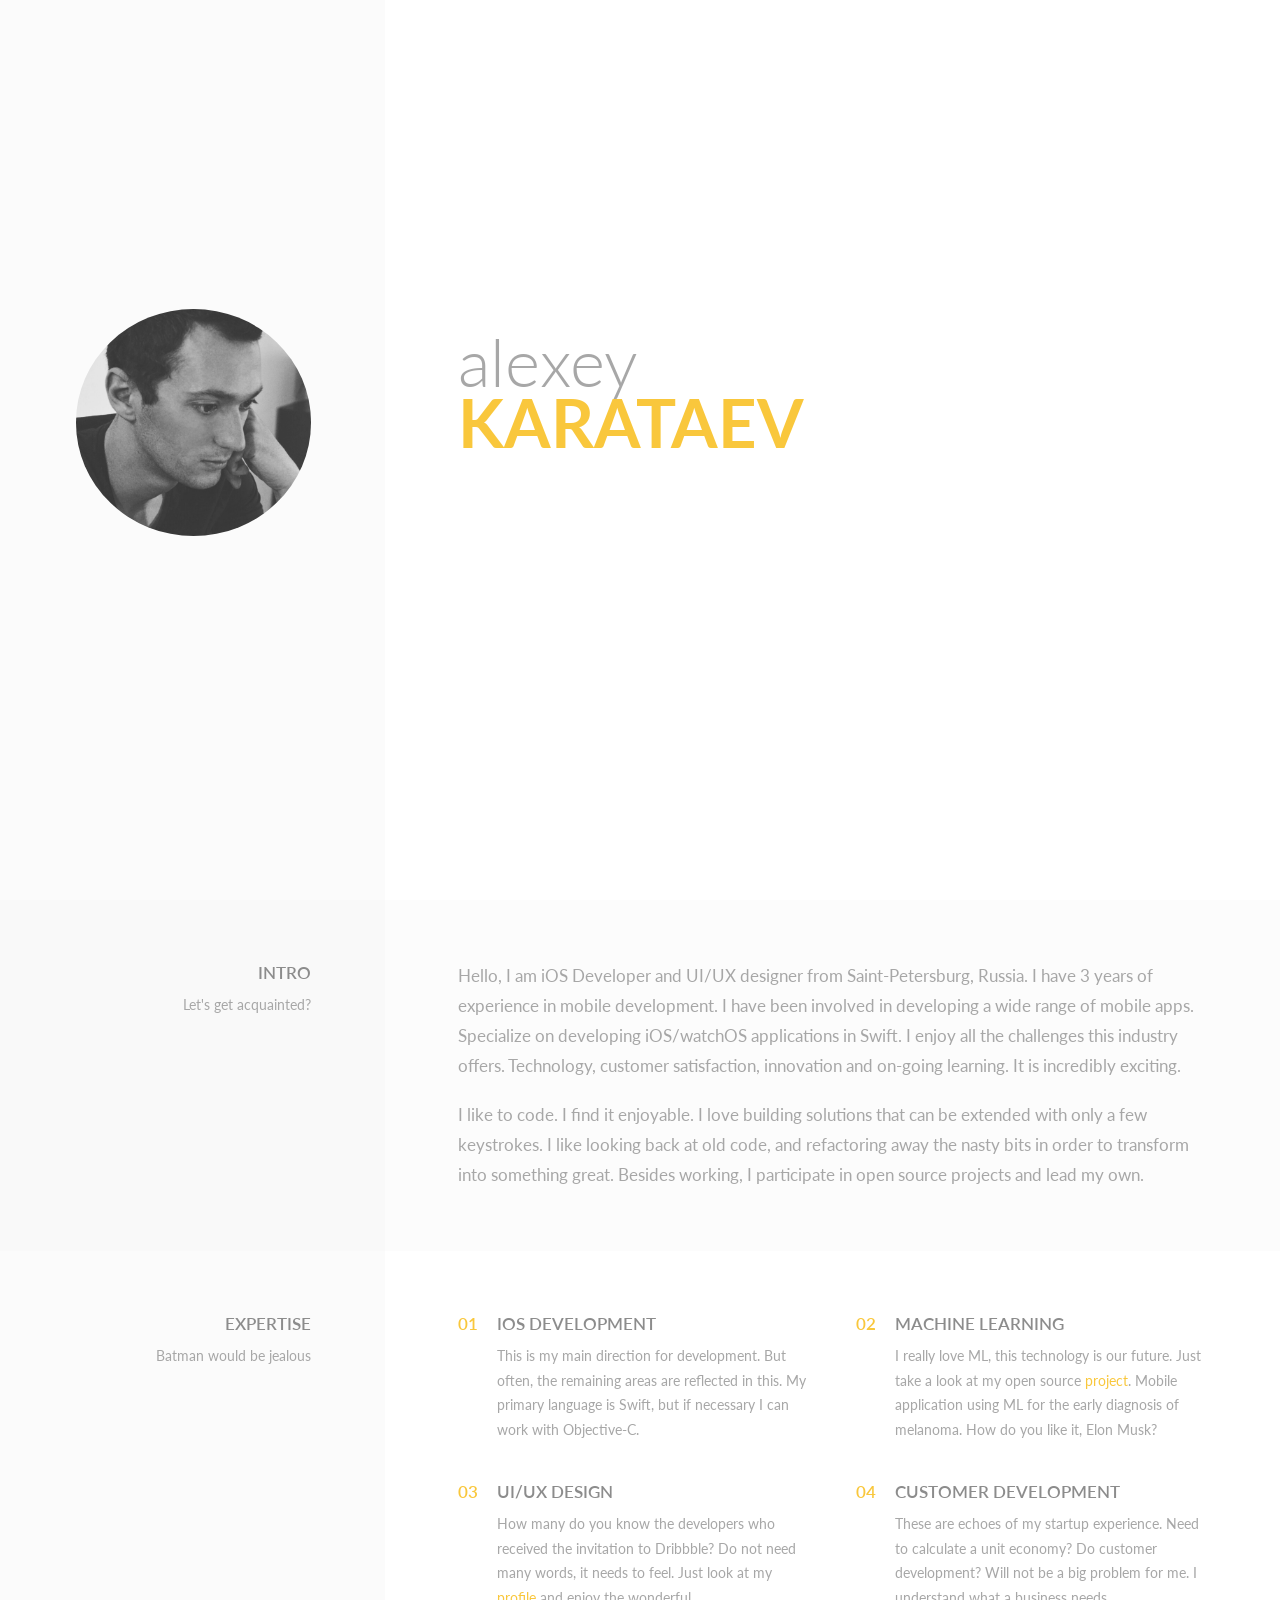
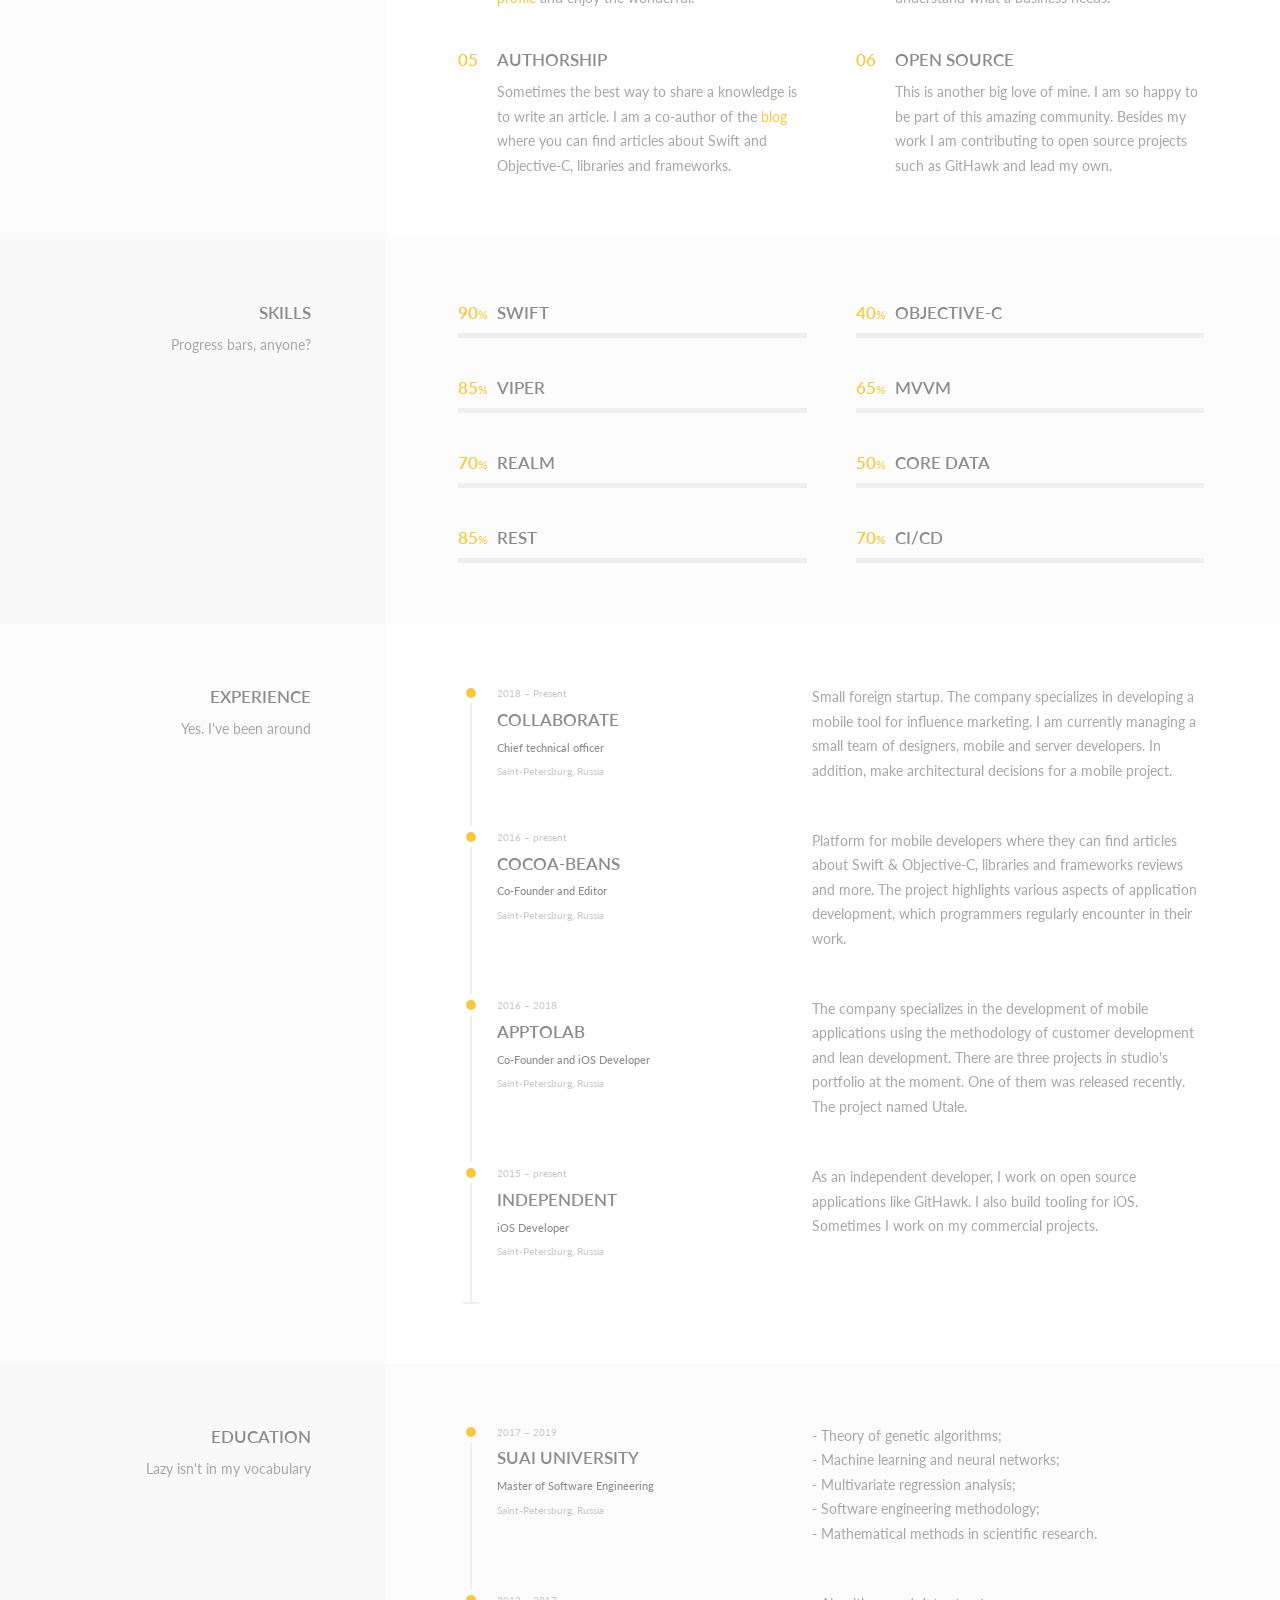
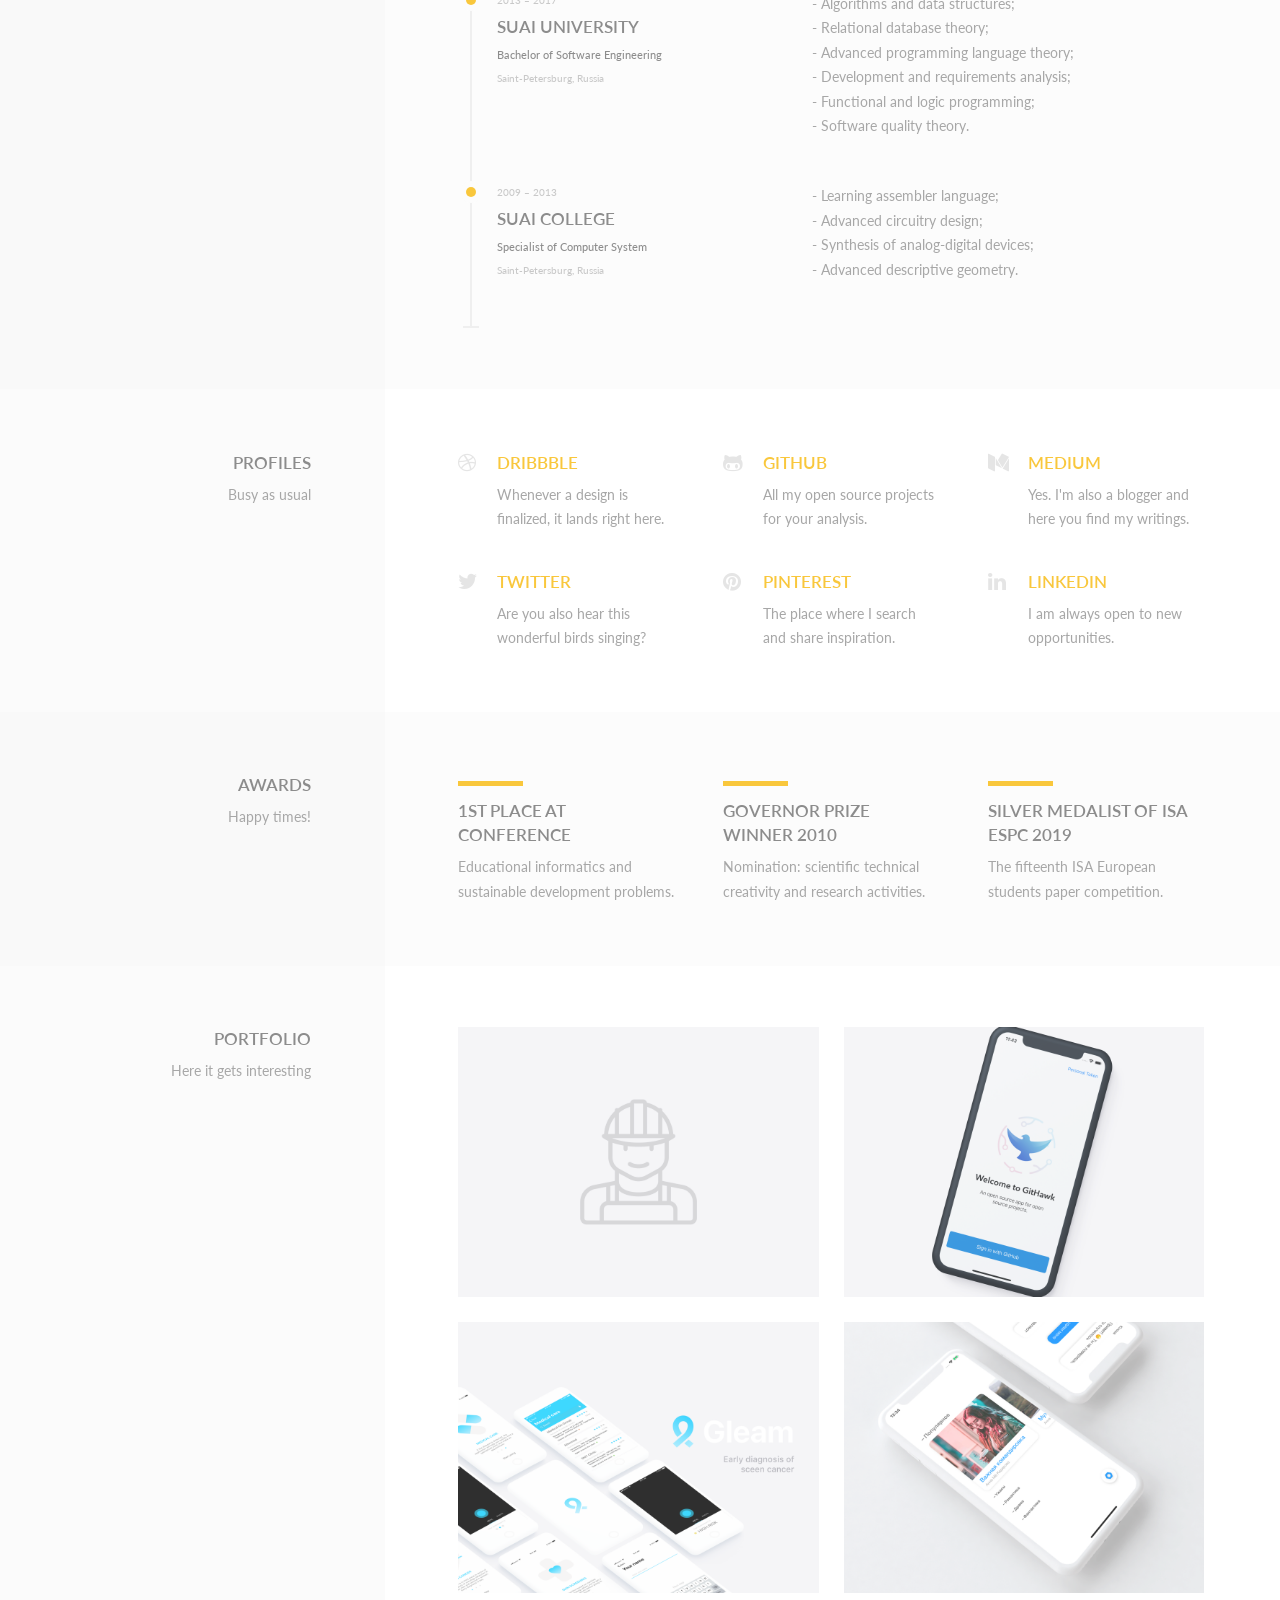
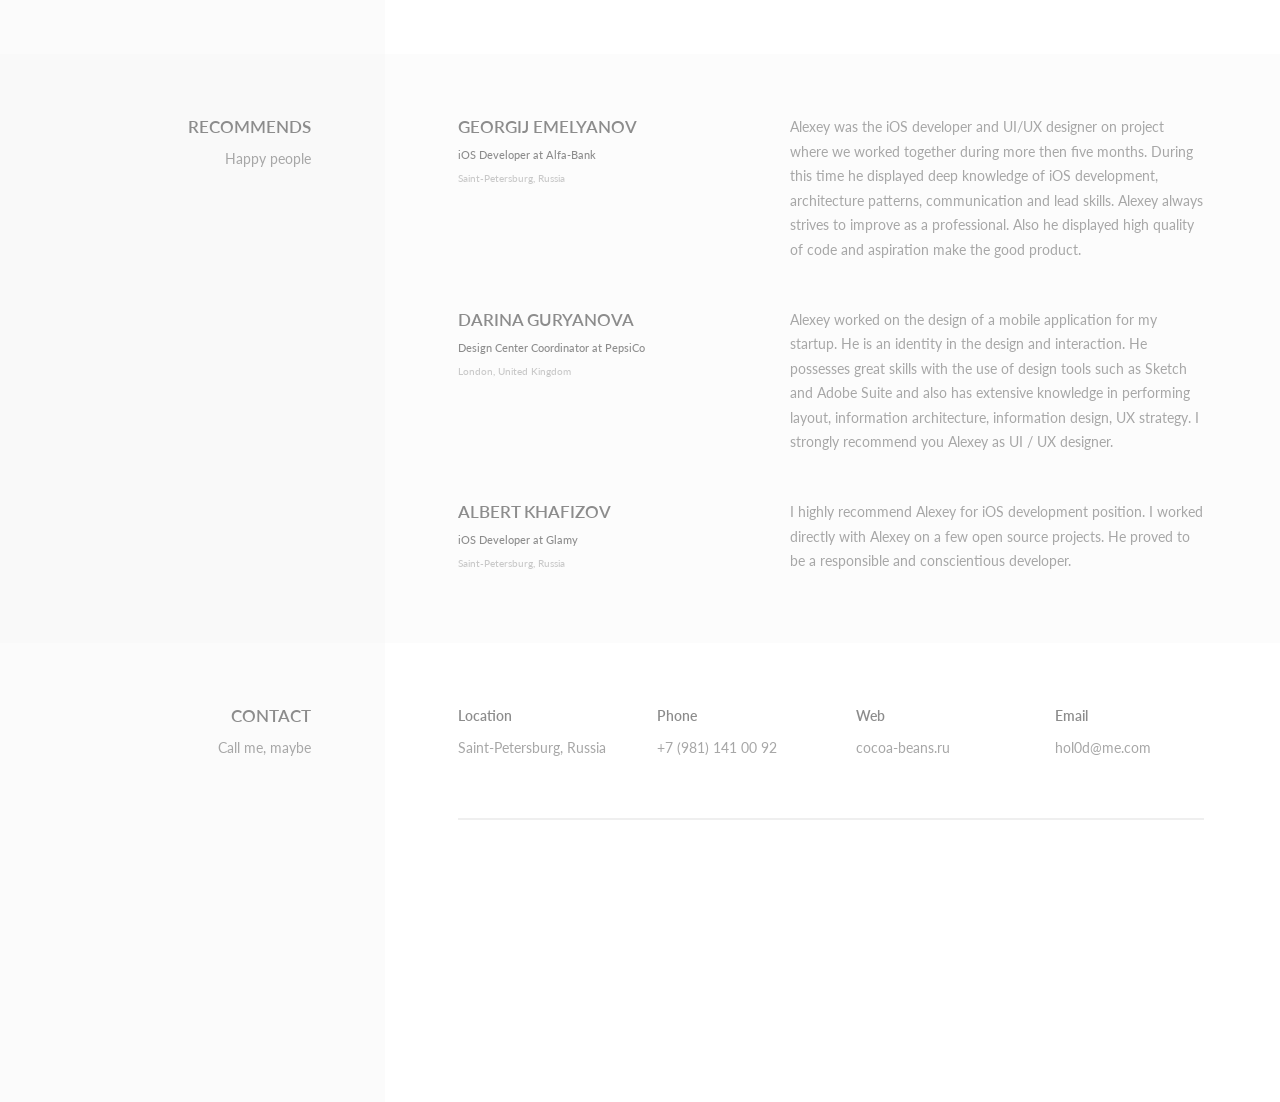
==== index.html @ 4d9b99a8 "Fix "Create a separate timeline"" ====
<!doctype html>

<html lang="en">

    <head>

        <title>Alexey Karataev - iOS Developer and UI/UX Designer</title>

        <meta name="description" content="">

        <meta charset="utf-8">
        <meta name="viewport" content="width=device-width, initial-scale=1, shrink-to-fit=no">
        <meta http-equiv="x-ua-compatible" content="ie=edge">

        <!-- Google Font: Lato -->
        <link href='https://fonts.googleapis.com/css?family=Lato:400,100,100italic,300,300italic,400italic,700,700italic,900,900italic&subset=latin,latin-ext' rel='stylesheet' type='text/css'>

        <!-- FontAwesome -->
        <link rel="stylesheet" href="assets/plugins/font-awesome/css/font-awesome.min.css">

        <!-- Nivo Lightbox-->
        <link rel="stylesheet" href="assets/plugins/nivo-lightbox/nivo-lightbox.css" />
        <link rel="stylesheet" href="assets/plugins/nivo-lightbox/themes/default/default.css" />

        <!-- Main CSS -->
        <link rel="stylesheet" href="assets/css/main.css">

        <!-- Themes -->
        <link rel="stylesheet" href="assets/css/themes.light.css">

        <!-- Custom CSS -->
        <link rel="stylesheet" href="assets/css/custom.css">

        <!-- jQuery -->
        <script src="assets/js/jquery.min.js"></script>

        <!-- dense.js (Retina plugin) -->
        <script src="assets/js/dense.js"></script>

        <!-- Nivo Lightbox -->
        <script src="assets/plugins/nivo-lightbox/nivo-lightbox.min.js"></script>

        <!-- ScrollReveal -->
        <script src="assets/js/scrollreveal.min.js"></script>

        <!-- Main JS -->
        <script src="assets/js/main.js"></script>

    </head>

    <body>

        <div class="c-preloader  js-preloader">
            <div class="c-preloader__spinner  t-preloader__spinner"></div>
        </div>

        <div class="c-main-container  js-main-container">



            <!-- ################################ -->
            <!-- ############ HEADER ############ -->
            <!-- ################################ -->

            <section class="o-section o-section--header  t-section  t-section--header">
                <div class="c-header">

                    <div class="o-section__header-bg  t-section__header"></div>
                    <div class="o-section__content-bg  t-section__content"></div>

                    <div class="o-container">
                        <div class="o-section__container">

                            <header class="o-section__header  c-header__header  t-section__header">
                                <div class="c-header__inner-header">

                                    <div class="c-header__avatar">
                                        <div class="a-header  c-avatar">
                                            <img class="c-avatar__img" src="assets/images/header/avatar.jpg" alt="">
                                        </div><!-- /c-avatar -->
                                    </div><!-- /c-header-avatar -->

                                </div><!-- /c-header__inner-header -->
                            </header><!-- /o-section__header -->

                            <div class="o-section__content  c-header__content  t-section__content">
                                <div class="c-header__inner-content">

                                    <div class="c-header__top">

                                        <div class="c-header__brand">

                                            <div class="c-brand">
                                                <h1 class="c-brand__title  t-title">
                                                    <span class="c-brand__sizer">
                                                        <span class="a-header  c-brand__first-word  t-title__first-word">
                                                            Alexey
                                                        </span>
                                                        <span class="a-header  c-brand__second-word  t-title__second-word">
                                                            Karataev
                                                        </span>
                                                    </span>
                                                </h1>
                                                <h2 class="a-header  c-brand__sub-title  t-sub-title">
                                                    <span class="c-brand__sizer">
                                                        iOS Developer and UI/UX Designer
                                                    </span>
                                                </h2>
                                            </div><!-- /c-brand -->

                                        </div><!-- /c-header__brand -->

                                        <ul class="c-header__social-buttons  c-social-buttons">
                                            <li class="a-header">
                                                <a href="https://dribbble.com/akarataev" target="_blank" class="c-social-button  t-social-button">
                                                    <i class="fa  fa-lg  fa-dribbble"></i>
                                                </a>
                                            </li>
                                            <li class="a-header">
                                                <a href="https://github.com/akarataev" target="_blank" class="c-social-button  t-social-button">
                                                    <i class="fa  fa-lg  fa-github"></i>
                                                </a>
                                            </li>
                                            <li class="a-header">
                                                <a href="https://www.linkedin.com/in/askarataev/" target="_blank" class="c-social-button  t-social-button">
                                                    <i class="fa  fa-lg  fa-linkedin"></i>
                                                </a>
                                            </li>
                                        </ul><!-- /c-header__social-buttons -->

                                    </div><!-- /c-header__top -->

                                    <div class="c-header__contact">

                                        <hr class="a-header  c-header__contact-divider" />

                                        <div class="o-grid">

                                            <div class="o-grid__col-md-3  o-grid__col-sm-6">
                                                <div class="a-header  o-content">
                                                    <div class="o-content__body">
                                                        <h4>Location</h4>
                                                        <address>
                                                            Saint-Petersburg, Russia
                                                        </address>
                                                    </div>
                                                </div><!-- /o-content -->
                                            </div><!-- /o-grid__col -->

                                            <div class="o-grid__col-md-3  o-grid__col-sm-6">
                                                <div class="a-header  o-content">
                                                    <div class="o-content__body">
                                                        <h4>Phone</h4>
                                                        <p>
                                                            +7 (981) 141 00 92
                                                        </p>
                                                    </div>
                                                </div><!-- /o-content -->
                                            </div><!-- /o-grid__col -->

                                            <div class="o-grid__col-md-3  o-grid__col-sm-6">
                                                <div class="a-header  o-content">
                                                    <div class="o-content__body">
                                                        <a href="http://cocoa-beans.ru" target="_blank" class="t-link-container">
                                                            <h4>Web</h4>
                                                            <p>
                                                                <span class="t-link-container__item--blended">
                                                                    cocoa-beans.ru
                                                                </span>
                                                            </p>
                                                        </a><!-- /o-link-container -->
                                                    </div>
                                                </div><!-- /o-content -->
                                            </div><!-- /o-grid__col -->

                                            <div class="o-grid__col-md-3  o-grid__col-sm-6">
                                                <div class="a-header  o-content">
                                                    <div class="o-content__body">
                                                        <a href="mailto: hol0d@me.com" target="_blank" class="t-link-container">
                                                            <h4>Email</h4>
                                                            <p>
                                                                <span class="t-link-container__item--blended">
                                                                    hol0d@me.com
                                                                </span>
                                                            </p>
                                                        </a><!-- /o-link-container -->
                                                    </div>
                                                </div><!-- /o-content -->
                                            </div><!-- /o-grid__col -->

                                        </div><!-- /o-grid -->
                                    </div><!-- /c-header__contact -->

                                </div><!-- /c-header__inner-content -->
                            </div><!-- /o-section__content -->

                        </div><!-- /o-section__container -->

                    </div><!-- /o-container -->

                </div><!-- /c-header -->
            </section><!-- /o-section -->



            <!-- ################################ -->
            <!-- ############ INTRO ############# -->
            <!-- ################################ -->

            <section class="o-section  t-section  ">

                <div class="o-section__header-bg  t-section__header"></div>
                <div class="o-section__content-bg  t-section__content"></div>

                <div class="o-container">
                    <div class="o-section__container">

                        <header class="o-section__header  t-section__header">
                            <div class="o-content">
                                <h2 class="o-section__heading">
                                    Intro
                                </h2>
                                <div class="o-content__body  o-section__description">
                                    Let&#39;s get acquainted?
                                </div>
                            </div>
                        </header><!-- /o-section__header -->

                        <div class="o-section__content  t-section__content  ">

                            <div class="o-content">
                                <div class="c-intro">
                                    <div class="o-content__body">
                                        <p>
                                          Hello, I am iOS Developer and UI/UX designer from Saint-Petersburg, Russia. I have 3 years of experience in mobile development. I have been involved in developing a wide range of mobile apps. Specialize on developing iOS/watchOS applications in Swift. I enjoy all the challenges this industry offers. Technology, customer satisfaction, innovation and on-going learning. It is incredibly exciting.
                                        </p>
                                        <p>
                                            I like to code. I find it enjoyable. I love building solutions that can be extended with only a few keystrokes. I like looking back at old code, and refactoring away the nasty bits in order to transform into something great. Besides working, I participate in open source projects and lead my own.
                                        </p>
                                    </div>
                                </div>
                            </div>

                        </div><!-- /o-section__content -->

                    </div><!-- /o-section__container -->
                </div><!-- /o-container -->

            </section><!-- /o-section -->



            <!-- ################################ -->
            <!-- ########## EXPERTISE ########### -->
            <!-- ################################ -->

            <section class="o-section  t-section  ">

                <div class="o-section__header-bg  t-section__header"></div>
                <div class="o-section__content-bg  t-section__content"></div>

                <div class="o-container">
                    <div class="o-section__container">

                        <header class="o-section__header  t-section__header">
                            <div class="o-content">
                                <h2 class="o-section__heading">
                                    Expertise
                                </h2>
                                <div class="o-content__body  o-section__description">
                                    Batman would be jealous
                                </div>
                            </div>
                        </header><!-- /o-section__header -->

                        <div class="o-section__content  t-section__content  ">

                            <div class="o-grid">

                                <div class="o-grid__col-sm-6">
                                    <div class="o-media  o-media--block  o-content">
                                        <div class="o-media__figure">
                                            <div class="c-number  t-primary-color">
                                                01
                                            </div>
                                        </div>
                                        <div class="o-media__body  o-content__body">
                                            <h3>iOS Development</h3>
                                            <p>
                                                This is my main direction for development. But often, the remaining areas are reflected in this. My primary language is Swift, but if necessary I can work with Objective-C.
                                            </p>
                                        </div>
                                    </div><!-- /o-media o-content -->
                                </div><!-- /o-grid__col -->

                                <div class="o-grid__col-sm-6">
                                    <div class="o-media  o-media--block  o-content">
                                        <div class="o-media__figure">
                                            <div class="c-number  t-primary-color">
                                                02
                                            </div>
                                        </div>
                                        <div class="o-media__body  o-content__body">
                                            <h3>Machine Learning</h3>
                                            <p>
                                                I really love ML, this technology is our future. Just take a look at my open source <a href="https://github.com/akarataev/gleam-ios" target="_blank">project</a>. Mobile application using ML for the early diagnosis of melanoma. How do you like it, Elon Musk?
                                            </p>
                                        </div>
                                    </div><!-- /o-media o-content -->
                                </div><!-- /o-grid__col -->

                                <div class="o-grid__col-sm-6">
                                    <div class="o-media  o-media--block  o-content">
                                        <div class="o-media__figure">
                                            <div class="c-number  t-primary-color">
                                                03
                                            </div>
                                        </div>
                                        <div class="o-media__body  o-content__body">
                                            <h3>UI/UX Design</h3>
                                            <p>
                                                How many do you know the developers who received the invitation to Dribbble? Do not need many words, it needs to feel. Just look at my <a href="https://dribbble.com/akarataev" target="_blank">profile</a> and enjoy the wonderful.
                                            </p>
                                        </div>
                                    </div><!-- /o-media o-content -->
                                </div><!-- /o-grid__col -->

                                <div class="o-grid__col-sm-6">
                                    <div class="o-media  o-media--block  o-content">
                                        <div class="o-media__figure">
                                            <div class="c-number  t-primary-color">
                                                04
                                            </div>
                                        </div>
                                        <div class="o-media__body  o-content__body">
                                            <h3>Customer Development</h3>
                                            <p>
                                                These are echoes of my startup experience. Need to calculate a unit economy? Do customer development? Will not be a big problem for me. I understand what a business needs.
                                            </p>
                                        </div>
                                    </div><!-- /o-media o-content -->
                                </div><!-- /o-grid__col -->

                                <div class="o-grid__col-sm-6">
                                    <div class="o-media  o-media--block  o-content">
                                        <div class="o-media__figure">
                                            <div class="c-number  t-primary-color">
                                                05
                                            </div>
                                        </div>
                                        <div class="o-media__body  o-content__body">
                                            <h3>Authorship</h3>
                                            <p>
                                                Sometimes the best way to share a knowledge is to write an article. I am a co-author of the <a href="http://cocoa-beans.ru" target="_blank">blog</a> where you can find articles about Swift and Objective-C, libraries and frameworks.
                                            </p>
                                        </div>
                                    </div><!-- /o-media o-content -->
                                </div><!-- /o-grid__col -->

                                <div class="o-grid__col-sm-6">
                                    <div class="o-media  o-media--block  o-content">
                                        <div class="o-media__figure">
                                            <div class="c-number  t-primary-color">
                                                06
                                            </div>
                                        </div>
                                        <div class="o-media__body  o-content__body">
                                            <h3>Open Source</h3>
                                            <p>
                                                This is another big love of mine. I am so happy to be part of this amazing community. Besides my work I am contributing to open source projects such as GitHawk and lead my own.
                                            </p>
                                        </div>
                                    </div><!-- /o-media o-content -->
                                </div><!-- /o-grid__col -->

                            </div><!-- /o-grid -->

                        </div><!-- /o-section__content -->

                    </div><!-- /o-section__container -->
                </div><!-- /o-container -->

            </section><!-- /o-section -->



            <!-- ################################ -->
            <!-- ############ SKILLS ############ -->
            <!-- ################################ -->

            <section class="o-section  t-section  ">

                <div class="o-section__header-bg  t-section__header"></div>
                <div class="o-section__content-bg  t-section__content"></div>

                <div class="o-container">
                    <div class="o-section__container">

                        <header class="o-section__header  t-section__header">
                            <div class="o-content">
                                <h2 class="o-section__heading">
                                    Skills
                                </h2>
                                <div class="o-content__body  o-section__description">
                                    Progress bars, anyone?
                                </div>
                            </div>
                        </header><!-- /o-section__header -->

                        <div class="o-section__content  t-section__content  ">

                            <div class="o-grid">

                                <div class="o-grid__col-sm-6">
                                    <div class="o-content">
                                        <div class="o-media  o-media--block">
                                            <div class="o-media__figure">
                                                <div class="c-number  t-primary-color">
                                                    90<small>%</small>
                                                </div>
                                            </div>
                                            <div class="o-media__body">
                                                <h3>Swift</h3>
                                            </div>
                                        </div>
                                        <div class="c-progress-bar  o-content__body  t-border-color-bg  u-mt-text">
                                            <div class="a-progress-bar  c-progress-bar__filler  t-primary-bg" data-percent="90"></div>
                                        </div>
                                    </div>
                                </div><!-- /o-grid__col -->

                                <div class="o-grid__col-sm-6">
                                    <div class="o-content">
                                        <div class="o-media  o-media--block">
                                            <div class="o-media__figure">
                                                <div class="c-number  t-primary-color">
                                                    40<small>%</small>
                                                </div>
                                            </div>
                                            <div class="o-media__body">
                                                <h3>Objective-C</h3>
                                            </div>
                                        </div>
                                        <div class="c-progress-bar  o-content__body  t-border-color-bg  u-mt-text">
                                            <div class="a-progress-bar  c-progress-bar__filler  t-primary-bg" data-percent="40"></div>
                                        </div>
                                    </div>
                                </div><!-- /o-grid__col -->

                                <div class="o-grid__col-sm-6">
                                    <div class="o-content">
                                        <div class="o-media  o-media--block">
                                            <div class="o-media__figure">
                                                <div class="c-number  t-primary-color">
                                                    85<small>%</small>
                                                </div>
                                            </div>
                                            <div class="o-media__body">
                                                <h3>VIPER</h3>
                                            </div>
                                        </div>
                                        <div class="c-progress-bar  o-content__body  t-border-color-bg  u-mt-text">
                                            <div class="a-progress-bar  c-progress-bar__filler  t-primary-bg" data-percent="85"></div>
                                        </div>
                                    </div>
                                </div><!-- /o-grid__col -->

                                <div class="o-grid__col-sm-6">
                                    <div class="o-content">
                                        <div class="o-media  o-media--block">
                                            <div class="o-media__figure">
                                                <div class="c-number  t-primary-color">
                                                    65<small>%</small>
                                                </div>
                                            </div>
                                            <div class="o-media__body">
                                                <h3>MVVM</h3>
                                            </div>
                                        </div>
                                        <div class="c-progress-bar  o-content__body  t-border-color-bg  u-mt-text">
                                            <div class="a-progress-bar  c-progress-bar__filler  t-primary-bg" data-percent="65"></div>
                                        </div>
                                    </div>
                                </div><!-- /o-grid__col -->

                                <div class="o-grid__col-sm-6">
                                    <div class="o-content">
                                        <div class="o-media  o-media--block">
                                            <div class="o-media__figure">
                                                <div class="c-number  t-primary-color">
                                                    70<small>%</small>
                                                </div>
                                            </div>
                                            <div class="o-media__body">
                                                <h3>Realm</h3>
                                            </div>
                                        </div>
                                        <div class="c-progress-bar  o-content__body  t-border-color-bg  u-mt-text">
                                            <div class="a-progress-bar  c-progress-bar__filler  t-primary-bg" data-percent="70"></div>
                                        </div>
                                    </div>
                                </div><!-- /o-grid__col -->

                                <div class="o-grid__col-sm-6">
                                    <div class="o-content">
                                        <div class="o-media  o-media--block">
                                            <div class="o-media__figure">
                                                <div class="c-number  t-primary-color">
                                                    50<small>%</small>
                                                </div>
                                            </div>
                                            <div class="o-media__body">
                                                <h3>Core Data</h3>
                                            </div>
                                        </div>
                                        <div class="c-progress-bar  o-content__body  t-border-color-bg  u-mt-text">
                                            <div class="a-progress-bar  c-progress-bar__filler  t-primary-bg" data-percent="50"></div>
                                        </div>
                                    </div>
                                </div><!-- /o-grid__col -->

                                <div class="o-grid__col-sm-6">
                                    <div class="o-content">
                                        <div class="o-media  o-media--block">
                                            <div class="o-media__figure">
                                                <div class="c-number  t-primary-color">
                                                    85<small>%</small>
                                                </div>
                                            </div>
                                            <div class="o-media__body">
                                                <h3>REST</h3>
                                            </div>
                                        </div>
                                        <div class="c-progress-bar  o-content__body  t-border-color-bg  u-mt-text">
                                            <div class="a-progress-bar  c-progress-bar__filler  t-primary-bg" data-percent="85"></div>
                                        </div>
                                    </div>
                                </div><!-- /o-grid__col -->

                                <div class="o-grid__col-sm-6">
                                    <div class="o-content">
                                        <div class="o-media  o-media--block">
                                            <div class="o-media__figure">
                                                <div class="c-number  t-primary-color">
                                                    70<small>%</small>
                                                </div>
                                            </div>
                                            <div class="o-media__body">
                                                <h3>CI/CD</h3>
                                            </div>
                                        </div>
                                        <div class="c-progress-bar  o-content__body  t-border-color-bg  u-mt-text">
                                            <div class="a-progress-bar  c-progress-bar__filler  t-primary-bg" data-percent="70"></div>
                                        </div>
                                    </div>
                                </div><!-- /o-grid__col -->

                            </div><!-- /o-grid -->

                        </div><!-- /o-section__content -->

                    </div><!-- /o-section__container -->
                </div><!-- /o-container -->

            </section><!-- /o-section -->



            <!-- ################################ -->
            <!-- ########## EXPERIENCE ########## -->
            <!-- ################################ -->

            <section class="o-section  t-section  ">

                <div class="o-section__header-bg  t-section__header"></div>
                <div class="o-section__content-bg  t-section__content"></div>

                <div class="o-container">
                    <div class="o-section__container">

                        <header class="o-section__header  t-section__header">
                            <div class="o-content">
                                <h2 class="o-section__heading">
                                    Experience
                                </h2>
                                <div class="o-content__body  o-section__description">
                                    Yes. I&#39;ve been around
                                </div>
                            </div>
                        </header><!-- /o-section__header -->

                        <div class="o-section__content  t-section__content  u-pb-0">

                            <div class="a-experience-timeline  c-timeline  t-border-color">
                                <div class="c-timeline__end t-border-color"></div>
                                <div class="c-timeline__item">
                                    <div class="c-timeline__point  t-timeline__point  t-primary-bg"></div>
                                    <div class="o-content">
                                        <div class="o-grid">
                                            <div class="o-grid__col-md-5">
                                                <div class="c-work__timeframe">
                                                    2018 &ndash; Present
                                                </div>
                                                <h3 class="c-work__heading">
                                                    Collaborate
                                                </h3>
                                                <h4 class="c-work__title">
                                                    Chief technical officer
                                                </h4>
                                                <div class="c-work__location">
                                                    Saint-Petersburg, Russia
                                                </div>
                                            </div>
                                            <div class="o-grid__col-md-7">
                                                <p>
                                                    Small foreign startup. The company specializes in developing a mobile tool for influence marketing. I am currently managing a small team of designers, mobile and server developers. In addition, make architectural decisions for a mobile project.
                                                </p>
                                            </div>
                                        </div><!-- /o-grid -->
                                    </div><!-- /o-content -->
                                </div><!-- /c-timeline__item -->

                                <div class="c-timeline__item">
                                    <div class="c-timeline__point  t-timeline__point  t-primary-bg"></div>
                                    <div class="o-content">
                                        <div class="o-grid">
                                            <div class="o-grid__col-md-5">
                                                <div class="c-work__timeframe">
                                                    2016 &ndash; present
                                                </div>
                                                <h3 class="c-work__heading">
                                                    Cocoa-Beans
                                                </h3>
                                                <h4 class="c-work__title">
                                                    Co-Founder and Editor
                                                </h4>
                                                <div class="c-work__location">
                                                    Saint-Petersburg, Russia
                                                </div>
                                            </div>
                                            <div class="o-grid__col-md-7">
                                                <p>
                                                    Platform for mobile developers where they can find articles about Swift & Objective-C, libraries and frameworks reviews and more. The project highlights various aspects of application development, which programmers regularly encounter in their work.
                                                </p>
                                            </div>
                                        </div><!-- /o-grid -->
                                    </div><!-- /o-content -->
                                </div><!-- /c-timeline__item -->

                                <div class="c-timeline__item">
                                    <div class="c-timeline__point  t-timeline__point  t-primary-bg"></div>
                                    <div class="o-content">
                                        <div class="o-grid">
                                            <div class="o-grid__col-md-5">
                                                <div class="c-work__timeframe">
                                                    2016 &ndash; 2018
                                                </div>
                                                <h3 class="c-work__heading">
                                                    Apptolab
                                                </h3>
                                                <h4 class="c-work__title">
                                                    Co-Founder and iOS Developer
                                                </h4>
                                                <div class="c-work__location">
                                                    Saint-Petersburg, Russia
                                                </div>
                                            </div>
                                            <div class="o-grid__col-md-7">
                                                <p>
                                                    The company specializes in the development of mobile applications using the methodology of customer development and lean development. There are three projects in studio's portfolio at the moment. One of them was released recently. The project named Utale.
                                                </p>
                                            </div>
                                        </div><!-- /o-grid -->
                                    </div><!-- /o-content -->
                                </div><!-- /c-timeline__item -->

                                <div class="c-timeline__item">
                                    <div class="c-timeline__point  t-timeline__point  t-primary-bg"></div>
                                    <div class="o-content">
                                        <div class="o-grid">
                                            <div class="o-grid__col-md-5">
                                                <div class="c-work__timeframe">
                                                    2015 &ndash; present
                                                </div>
                                                <h3 class="c-work__heading">
                                                    Independent
                                                </h3>
                                                <h4 class="c-work__title">
                                                    iOS Developer
                                                </h4>
                                                <div class="c-work__location">
                                                    Saint-Petersburg, Russia
                                                </div>
                                            </div>
                                            <div class="o-grid__col-md-7">
                                                <p>
                                                    As an independent developer, I work on open source applications like GitHawk. I also build tooling for iOS. Sometimes I work on my commercial projects.
                                                </p>
                                            </div>
                                        </div><!-- /o-grid -->
                                    </div><!-- /o-content -->
                                </div><!-- /c-timeline__item -->

                            </div><!-- /c-timeline -->

                        </div><!-- /o-section__content -->

                    </div><!-- /o-section__container -->
                </div><!-- /o-container -->

            </section><!-- /o-section -->



            <!-- ################################ -->
            <!-- ########### EDUCATION ########## -->
            <!-- ################################ -->

            <section class="o-section  t-section  ">

                <div class="o-section__header-bg  t-section__header"></div>
                <div class="o-section__content-bg  t-section__content"></div>

                <div class="o-container">
                    <div class="o-section__container">

                        <header class="o-section__header  t-section__header">
                            <div class="o-content">
                                <h2 class="o-section__heading">
                                    Education
                                </h2>
                                <div class="o-content__body  o-section__description">
                                    Lazy isn&#39;t in my vocabulary
                                </div>
                            </div>
                        </header><!-- /o-section__header -->

                        <div class="o-section__content  t-section__content  u-pt-0">

                            <div class="o-content">
                                <div class="a-education-timeline  c-timeline  t-border-color  o-section__full-top-space">
                                    <div class="c-timeline__end  t-border-color"></div>

                                    <div class="c-timeline__item">
                                        <div class="c-timeline__point  t-timeline__point  t-primary-bg"></div>
                                        <div class="o-content">
                                            <div class="o-grid">
                                                <div class="o-grid__col-md-5">
                                                    <div class="c-work__timeframe">
                                                        2017 &ndash; 2019
                                                    </div>
                                                    <h3 class="c-work__heading">
                                                        SUAI University
                                                    </h3>
                                                    <h4 class="c-work__title">
                                                        Master of Software Engineering
                                                    </h4>
                                                    <div class="c-work__location">
                                                        Saint-Petersburg, Russia
                                                    </div>
                                                </div>
                                                <div class="o-grid__col-md-7">
                                                    <p>
                                                        - Theory of genetic algorithms;<br>
                                                        - Machine learning and neural networks;<br>
                                                        - Multivariate regression analysis;<br>
                                                        - Software engineering methodology;<br>
                                                        - Mathematical methods in scientific research.

                                                    </p>
                                                </div>
                                            </div><!-- /o-grid -->
                                        </div><!-- /o-content -->
                                    </div><!-- /c-timeline__item -->

                                    <div class="c-timeline__item">
                                        <div class="c-timeline__point  t-timeline__point  t-primary-bg"></div>
                                        <div class="o-content">
                                            <div class="o-grid">
                                                <div class="o-grid__col-md-5">
                                                    <div class="c-work__timeframe">
                                                        2013 &ndash; 2017
                                                    </div>
                                                    <h3 class="c-work__heading">
                                                        SUAI University
                                                    </h3>
                                                    <h4 class="c-work__title">
                                                        Bachelor of Software Engineering
                                                    </h4>
                                                    <div class="c-work__location">
                                                        Saint-Petersburg, Russia
                                                    </div>
                                                </div>
                                                <div class="o-grid__col-md-7">
                                                    <p>
                                                        - Algorithms and data structures;<br>
                                                        - Relational database theory;<br>
                                                        - Advanced programming language theory;<br>
                                                        - Development and requirements analysis;<br>
                                                        - Functional and logic programming;<br>
                                                        - Software quality theory.
                                                    </p>
                                                </div>
                                            </div><!-- /o-grid -->
                                        </div><!-- /o-content -->
                                    </div><!-- /c-timeline__item -->

                                    <div class="c-timeline__item">
                                        <div class="c-timeline__point  t-timeline__point  t-primary-bg"></div>
                                        <div class="o-content">
                                            <div class="o-grid">
                                                <div class="o-grid__col-md-5">
                                                    <div class="c-work__timeframe">
                                                        2009 &ndash; 2013
                                                    </div>
                                                    <h3 class="c-work__heading">
                                                        SUAI College
                                                    </h3>
                                                    <h4 class="c-work__title">
                                                        Specialist of Computer System
                                                    </h4>
                                                    <div class="c-work__location">
                                                        Saint-Petersburg, Russia
                                                    </div>
                                                </div>
                                                <div class="o-grid__col-md-7">
                                                    <p>
                                                        - Learning assembler language;<br>
                                                        - Advanced circuitry design;<br>
                                                        - Synthesis of analog-digital devices;<br>
                                                        - Advanced descriptive geometry.
                                                    </p>
                                                </div>
                                            </div><!-- /o-grid -->
                                        </div><!-- /o-content -->
                                    </div><!-- /c-timeline__item -->

                                </div><!-- /c-timeline -->
                            </div><!-- /o-content -->

                        </div><!-- /o-section__content -->

                    </div><!-- /o-section__container -->
                </div><!-- /o-container -->

            </section><!-- /o-section -->



            <!-- ################################ -->
            <!-- ########### PROFILES ########### -->
            <!-- ################################ -->

            <section class="o-section  t-section  ">

                <div class="o-section__header-bg  t-section__header"></div>
                <div class="o-section__content-bg  t-section__content"></div>

                <div class="o-container">
                    <div class="o-section__container">

                        <header class="o-section__header  t-section__header">
                            <div class="o-content">
                                <h2 class="o-section__heading">
                                    Profiles
                                </h2>
                                <div class="o-content__body  o-section__description">
                                    Busy as usual
                                </div>
                            </div>
                        </header><!-- /o-section__header -->

                        <div class="o-section__content  t-section__content  ">

                            <div class="o-grid">

                                <div class="o-grid__col-xl-4  o-grid__col-sm-6">
                                    <div class="o-content">
                                        <a href="https://dribbble.com/akarataev" target="_blank" class="t-link-container">
                                            <div class="o-media  o-media--block">
                                                <div class="o-media__figure">
                                                    <div class="c-profile__icon">
                                                        <i class="fa  fa-lg  fa-dribbble"></i>
                                                    </div>
                                                </div>
                                                <div class="o-media__body  o-content__body">
                                                    <h3 class="t-link-container__item">
                                                        Dribbble
                                                    </h3>
                                                    <p>
                                                        Whenever a design is finalized, it lands right here.
                                                    </p>
                                                </div>
                                            </div><!-- /o-media -->
                                        </a><!-- /t-link-container -->
                                    </div><!-- /o-content -->
                                </div><!-- /o-grid__col -->

                                <div class="o-grid__col-xl-4  o-grid__col-sm-6">
                                    <div class="o-content">
                                        <a href="https://github.com/akarataev" target="_blank" class="t-link-container">
                                            <div class="o-media  o-media--block">
                                                <div class="o-media__figure">
                                                    <div class="c-profile__icon">
                                                        <i class="fa  fa-lg  fa-github-alt"></i>
                                                    </div>
                                                </div>
                                                <div class="o-media__body  o-content__body">
                                                    <h3 class="t-link-container__item">
                                                        GitHub
                                                    </h3>
                                                    <p>
                                                        All my open source projects for your analysis.
                                                    </p>
                                                </div>
                                            </div><!-- /o-media -->
                                        </a><!-- /t-link-container -->
                                    </div><!-- /o-content -->
                                </div><!-- /o-grid__col -->

                                <div class="o-grid__col-xl-4  o-grid__col-sm-6">
                                    <div class="o-content">
                                        <a href="https://medium.com/@akarataev" target="_blank" class="t-link-container">
                                            <div class="o-media  o-media--block">
                                                <div class="o-media__figure">
                                                    <div class="c-profile__icon">
                                                        <i class="fa  fa-lg  fa-medium"></i>
                                                    </div>
                                                </div>
                                                <div class="o-media__body  o-content__body">
                                                    <h3 class="t-link-container__item">
                                                        Medium
                                                    </h3>
                                                    <p>
                                                        Yes. I'm also a blogger and here you find my writings.
                                                    </p>
                                                </div>
                                            </div><!-- /o-media -->
                                        </a><!-- /t-link-container -->
                                    </div><!-- /o-content -->
                                </div><!-- /o-grid__col -->

                                <div class="o-grid__col-xl-4  o-grid__col-sm-6">
                                    <div class="o-content">
                                        <a href="https://twitter.com/akarataev" target="_blank" class="t-link-container">
                                            <div class="o-media  o-media--block">
                                                <div class="o-media__figure">
                                                    <div class="c-profile__icon">
                                                        <i class="fa  fa-lg  fa-twitter"></i>
                                                    </div>
                                                </div>
                                                <div class="o-media__body  o-content__body">
                                                    <h3 class="t-link-container__item">
                                                        Twitter
                                                    </h3>
                                                    <p>
                                                        Are you also hear this wonderful birds singing?
                                                    </p>
                                                </div>
                                            </div><!-- /o-media -->
                                        </a><!-- /t-link-container -->
                                    </div><!-- /o-content -->
                                </div><!-- /o-grid__col -->

                                <div class="o-grid__col-xl-4  o-grid__col-sm-6">
                                    <div class="o-content">
                                        <a href="https://pinterest.com/askarataev" target="_blank" class="t-link-container">
                                            <div class="o-media  o-media--block">
                                                <div class="o-media__figure">
                                                    <div class="c-profile__icon">
                                                        <i class="fa  fa-lg  fa-pinterest"></i>
                                                    </div>
                                                </div>
                                                <div class="o-media__body  o-content__body">
                                                    <h3 class="t-link-container__item">
                                                        Pinterest
                                                    </h3>
                                                    <p>
                                                        The place where I search and share inspiration.
                                                    </p>
                                                </div>
                                            </div><!-- /o-media -->
                                        </a><!-- /t-link-container -->
                                    </div><!-- /o-content -->
                                </div><!-- /o-grid__col -->

                                <div class="o-grid__col-xl-4  o-grid__col-sm-6">
                                    <div class="o-content">
                                        <a href="https://www.linkedin.com/in/askarataev/" target="_blank" class="t-link-container">
                                            <div class="o-media  o-media--block">
                                                <div class="o-media__figure">
                                                    <div class="c-profile__icon">
                                                        <i class="fa  fa-lg  fa-linkedin"></i>
                                                    </div>
                                                </div>
                                                <div class="o-media__body  o-content__body">
                                                    <h3 class="t-link-container__item">
                                                        LinkedIn
                                                    </h3>
                                                    <p>
                                                        I am always open to new opportunities.
                                                    </p>
                                                </div>
                                            </div><!-- /o-media -->
                                        </a><!-- /t-link-container -->
                                    </div><!-- /o-content -->
                                </div><!-- /o-grid__col -->

                            </div><!-- /o-grid -->

                        </div><!-- /o-section__content -->

                    </div><!-- /o-section__container -->
                </div><!-- /o-container -->

            </section><!-- /o-section -->



            <!-- ################################ -->
            <!-- ############ HEADER ############ -->
            <!-- ################################ -->

            <section class="o-section  t-section  ">

                <div class="o-section__header-bg  t-section__header"></div>
                <div class="o-section__content-bg  t-section__content"></div>

                <div class="o-container">
                    <div class="o-section__container">

                        <header class="o-section__header  t-section__header">
                            <div class="o-content">
                                <h2 class="o-section__heading">
                                    Awards
                                </h2>
                                <div class="o-content__body  o-section__description">
                                    Happy times!
                                </div>
                            </div>
                        </header><!-- /o-section__header -->

                        <div class="o-section__content  t-section__content  ">

                            <div class="o-grid">

                              <div class="o-grid__col-md-4  o-grid__col-sm-6">
                                  <div class="o-content">
                                      <hr class="c-deco-line  t-primary-color-line" />
                                      <div class="o-content__body">
                                          <h3>1st Place at Conference</h3>
                                          <p>
                                              Educational informatics and sustainable development problems.
                                          </p>
                                      </div>
                                  </div><!-- /o-content -->
                              </div><!-- /o-grid__col -->

                              <div class="o-grid__col-md-4  o-grid__col-sm-6">
                                  <div class="o-content">
                                      <hr class="c-deco-line  t-primary-color-line" />
                                      <div class="o-content__body">
                                          <h3>Governor Prize Winner 2010</h3>
                                          <p>
                                              Nomination: scientific technical creativity and research activities.
                                          </p>
                                      </div>
                                  </div><!-- /o-content -->
                              </div><!-- /o-grid__col -->

                                <div class="o-grid__col-md-4  o-grid__col-sm-6">
                                    <div class="o-content">
                                        <hr class="c-deco-line  t-primary-color-line" />
                                        <div class="o-content__body">
                                            <h3>Silver medalist of ISA ESPC 2019</h3>
                                            <p>
                                                The fifteenth ISA European students paper competition.
                                            </p>
                                        </div>
                                    </div><!-- /o-content -->
                                </div><!-- /o-grid__col -->

                            </div><!-- /o-grid -->

                        </div><!-- /o-section__content -->

                    </div><!-- /o-section__container -->
                </div><!-- /o-container -->

            </section><!-- /o-section -->



            <!-- ################################ -->
            <!-- ########### PORTFOLIO ########## -->
            <!-- ################################ -->

            <section class="o-section  t-section  ">

                <div class="o-section__header-bg  t-section__header"></div>
                <div class="o-section__content-bg  t-section__content"></div>

                <div class="o-container">
                    <div class="o-section__container">

                        <header class="o-section__header  t-section__header">
                            <div class="o-content">
                                <h2 class="o-section__heading">
                                    Portfolio
                                </h2>
                                <div class="o-content__body  o-section__description">
                                    Here it gets interesting
                                </div>
                            </div>
                        </header><!-- /o-section__header -->

                        <div class="o-section__content  t-section__content  o-section__full-bottom-space">

                            <div class="o-grid  o-grid--gallery">

                                <div class="o-grid__col-sm-6">

                                    <a class="c-image-overlay  t-image-overlay js-lightbox" target="_blank" data-lightbox-hidpi="" data-lightbox-gallery="portfolio">
                                        <img src="assets/images/portfolio/1_thumb.png" alt="">

                                        <div class="c-image-overlay__content">

                                            <h3>
                                                Collaborate
                                            </h3>
                                            <hr class="c-image-overlay__deco-line  t-image-overlay__deco-line" />
                                            <p>
                                                (Maintainer), (Work in progress)<br><br>Mobile tool for influence marketing. The application helps to simplify cooperation between brands and bloggers.
                                            </p>
                                        </div>
                                    </a>
                                </div><!-- /o-grid__col -->

                                <div class="o-grid__col-sm-6">
                                    <a class="c-image-overlay  t-image-overlay js-lightbox" href="http://githawk.com" target="_blank" data-lightbox-hidpi="" data-lightbox-gallery="portfolio">
                                        <img src="assets/images/portfolio/3_thumb.png" alt="">
                                        <div class="c-image-overlay__content">
                                            <h3>
                                                GitHawk
                                            </h3>
                                            <hr class="c-image-overlay__deco-line  t-image-overlay__deco-line" />
                                            <p>
                                                (Contributor)<br><br>GitHub on the go. GitHawk is the easiest way to use GitHub on iOS. Read notifications, reply to issues, merge pull requests and more.
                                            </p>
                                        </div>
                                    </a>
                                </div><!-- /o-grid__col -->

                                <div class="o-grid__col-sm-6">
                                    <a class="c-image-overlay  t-image-overlay js-lightbox" href="https://github.com/akarataev/gleam-ios" target="_blank" data-lightbox-hidpi="" data-lightbox-gallery="portfolio">
                                        <img src="assets/images/portfolio/2_thumb.png" alt="">
                                        <div class="c-image-overlay__content">
                                            <h3>
                                                Gleam
                                            </h3>
                                            <hr class="c-image-overlay__deco-line  t-image-overlay__deco-line" />
                                            <p>
                                                (Maintainer)<br><br>Mobile application using ML for early diagnosis of melanoma. You can make an early diagnosis and promptly seek treatment.
                                            </p>
                                        </div>
                                    </a>
                                </div><!-- /o-grid__col -->

                                <div class="o-grid__col-sm-6">
                                    <a class="c-image-overlay  t-image-overlay  js-lightbox" href="https://itunes.apple.com/ru/app/utale-истории-в-чатах/id1273426533?mt=8" target="_blank" data-lightbox-hidpi="" data-lightbox-gallery="portfolio">
                                        <img src="assets/images/portfolio/4_thumb.png" alt="">
                                        <div class="c-image-overlay__content">
                                            <h3>
                                                Utale
                                            </h3>
                                            <hr class="c-image-overlay__deco-line  t-image-overlay__deco-line" />
                                            <p>
                                                (Maintainer)<br><br>Utale is a compilation of stories in chats. Many kind of genres: horrors, romances, dramas, science fictions are in your phone.
                                            </p>
                                        </div>
                                    </a>
                                </div><!-- /o-grid__col -->

                            </div><!-- /o-grid -->

                        </div><!-- /o-section__content -->

                    </div><!-- /o-section__container -->
                </div><!-- /o-container -->

            </section><!-- /o-section -->



            <!-- ################################ -->
            <!-- ############ CLIENTS ########### -->
            <!-- ################################ -->

            <section class="o-section  t-section  ">

                <div class="o-section__header-bg  t-section__header"></div>
                <div class="o-section__content-bg  t-section__content"></div>

                <div class="o-container">
                    <div class="o-section__container">

                        <header class="o-section__header  t-section__header">
                            <div class="o-content">
                                <h2 class="o-section__heading">
                                    Recommends
                                </h2>
                                <div class="o-content__body  o-section__description">
                                    Happy people
                                </div>
                            </div>
                        </header><!-- /o-section__header -->

                        <div class="o-section__content  t-section__content  ">

                          <div class="o-content">
                              <div class="o-grid">
                                  <div class="o-grid__col-md-5">
                                      <h3 class="c-work__heading">
                                          Georgij Emelyanov
                                      </h3>
                                      <h4 class="c-work__title">
                                          iOS Developer at Alfa-Bank
                                      </h4>
                                      <div class="c-work__location">
                                          Saint-Petersburg, Russia
                                      </div>
                                  </div>
                                  <div class="o-grid__col-md-7">
                                      <p>
                                          Alexey was the iOS developer and UI/UX designer on project where we worked together during more then five months. During this time he displayed deep knowledge of iOS development, architecture patterns, communication and lead skills. Alexey always strives to improve as a professional. Also he displayed high quality of code and aspiration make the good product.
                                      </p>
                                  </div>
                              </div><!-- /o-grid -->
                          </div><!-- /o-content -->

                          <div class="o-content">
                              <div class="o-grid">
                                  <div class="o-grid__col-md-5">
                                      <h3 class="c-work__heading">
                                          Darina Guryanova
                                      </h3>
                                      <h4 class="c-work__title">
                                          Design Center Coordinator at PepsiCo
                                      </h4>
                                      <div class="c-work__location">
                                          London, United Kingdom
                                      </div>
                                  </div>
                                  <div class="o-grid__col-md-7">
                                      <p>
                                          Alexey worked on the design of a mobile application for my startup. He is an identity in the design and interaction. He possesses great skills with the use of design tools such as Sketch and Adobe Suite and also has extensive knowledge in performing layout, information architecture, information design, UX strategy. I strongly recommend you Alexey as UI / UX designer.
                                      </p>
                                  </div>
                              </div><!-- /o-grid -->
                          </div><!-- /o-content -->

                          <div class="o-content">
                              <div class="o-grid">
                                  <div class="o-grid__col-md-5">
                                      <h3 class="c-work__heading">
                                        Albert Khafizov
                                      </h3>
                                      <h4 class="c-work__title">
                                          iOS Developer at Glamy
                                      </h4>
                                      <div class="c-work__location">
                                          Saint-Petersburg, Russia
                                      </div>
                                  </div>
                                  <div class="o-grid__col-md-7">
                                      <p>
                                          I highly recommend Alexey for iOS development position. I worked directly with Alexey on a few open source projects. He proved to be a responsible and conscientious developer.
                                      </p>
                                  </div>
                              </div><!-- /o-grid -->
                          </div><!-- /o-content -->

                        </div><!-- /o-section__content -->



                    </div><!-- /o-section__container -->
                </div><!-- /o-container -->

            </section><!-- /o-section -->



            <!-- ################################ -->
            <!-- ############ FOOTER ############ -->
            <!-- ################################ -->

            <section class="o-section  t-section  o-section--footer">

                <div class="o-section__header-bg  t-section__header"></div>
                <div class="o-section__content-bg  t-section__content"></div>

                <div class="o-container">
                    <div class="o-section__container">

                        <header class="o-section__header  t-section__header">
                            <div class="o-content">
                                <h2 class="o-section__heading">
                                    Contact
                                </h2>
                                <div class="o-content__body  o-section__description">
                                    Call me, maybe
                                </div>
                            </div>
                        </header><!-- /o-section__header -->

                        <div class="o-section__content  t-section__content  ">

                                <div class="c-footer__contact">
                                    <div class="o-grid">

                                    <div class="o-grid__col-md-3  o-grid__col-sm-6">
                                        <div class="o-content">
                                            <div class="o-content__body">
                                                <h4>Location</h4>
                                                <address>
                                                    Saint-Petersburg, Russia
                                                </address>
                                            </div>
                                        </div><!-- /o-content -->
                                    </div><!-- /o-grid__col -->

                                    <div class="o-grid__col-md-3  o-grid__col-sm-6">
                                        <div class="o-content">
                                            <div class="o-content__body">
                                                <h4>Phone</h4>
                                                <p>
                                                    +7 (981) 141 00 92
                                                </p>
                                            </div>
                                        </div><!-- /o-content -->
                                    </div><!-- /o-grid__col -->

                                    <div class="o-grid__col-md-3  o-grid__col-sm-6">
                                        <div class="o-content">
                                            <div class="o-content__body">
                                                <a href="http://cocoa-beans.ru" target="_blank" class="t-link-container">
                                                    <h4>Web</h4>
                                                    <p>
                                                        <span class="t-link-container__item--blended">
                                                            cocoa-beans.ru
                                                        </span>
                                                    </p>
                                                </a><!-- /o-link-container -->
                                            </div>
                                        </div><!-- /o-content -->
                                    </div><!-- /o-grid__col -->

                                    <div class="o-grid__col-md-3  o-grid__col-sm-6">
                                        <div class="o-content">
                                            <div class="o-content__body">
                                                <a href="mailto: hol0d@me.com" target="_blank" class="t-link-container">
                                                    <h4>Email</h4>
                                                    <p>
                                                        <span class="t-link-container__item--blended">
                                                            hol0d@me.com
                                                        </span>
                                                    </p>
                                                </a><!-- /o-link-container -->
                                            </div>
                                        </div><!-- /o-content -->
                                    </div><!-- /o-grid__col -->

                                </div><!-- /o-grid -->
                                </div><!-- /c-footer__contact -->

                                <hr class="c-footer__contact-divider" />

                                <div class="o-content">
                                    <div class="c-footer__bottom">
                                        <div class="c-footer__brand">

                                            <div class="c-brand">
                                                <div class="o-content__body">
                                                    <h1 class="c-brand__title  t-title">
                                                        <span class="c-brand__sizer  c-brand__sizer--sm">
                                                            <span class="a-footer  c-brand__first-word  t-title__first-word">
                                                                Alexey
                                                            </span>
                                                            <span class="a-footer  c-brand__second-word  t-title__second-word">
                                                                Karataev
                                                            </span>
                                                        </span>
                                                    </h1>
                                                </div><!-- /o-content__body -->
                                            </div><!-- /c-brand -->

                                        </div><!-- /c-footer__brand -->

                                        <ul class="c-footer__social-buttons  c-social-buttons  o-content__body">
                                            <li class="a-footer">
                                                <a href="https://dribbble.com/akarataev" target="_blank" class="c-social-button  t-social-button">
                                                    <i class="fa  fa-lg  fa-dribbble"></i>
                                                </a>
                                            </li>
                                            <li class="a-footer">
                                                <a href="https://github.com/akarataev" target="_blank" class="c-social-button  t-social-button">
                                                    <i class="fa  fa-lg  fa-github"></i>
                                                </a>
                                            </li>
                                            <li class="a-footer">
                                                <a href="https://www.linkedin.com/in/askarataev/" target="_blank" class="c-social-button  t-social-button">
                                                    <i class="fa  fa-lg  fa-linkedin"></i>
                                                </a>
                                            </li>
                                        </ul><!-- /c-footer__social-buttons -->

                                    </div><!-- /c-footer__bottom -->
                                </div><!-- /o-content -->

                        </div><!-- /o-section__content -->

                    </div><!-- /o-section__container -->
                </div><!-- /o-container -->

            </section><!-- /o-section -->



        </div><!-- /c-main-container -->

    </body>

</html>
---- assets/plugins/nivo-lightbox/themes/default/default.css ----
/*
 * Nivo Lightbox Default Theme v1.0
 * http://dev7studios.com/nivo-lightbox
 *
 * Copyright 2013, Dev7studios
 * Free to use and abuse under the MIT license.
 * http://www.opensource.org/licenses/mit-license.php
 */
 
.nivo-lightbox-theme-default.nivo-lightbox-overlay { 
	background: #666;
	background: rgba(0,0,0,0.6); 
}
.nivo-lightbox-theme-default .nivo-lightbox-content.nivo-lightbox-loading { background: url(loading.gif) no-repeat 50% 50%; }

.nivo-lightbox-theme-default .nivo-lightbox-nav {
	top: 10%;
	width: 8%;
	height: 80%;
	text-indent: -9999px;
	background-repeat: no-repeat;
	background-position: 50% 50%;
	opacity: 0.5;
}
.nivo-lightbox-theme-default .nivo-lightbox-nav:hover { 
	opacity: 1; 
	background-color: rgba(0,0,0,0.5);
}
.nivo-lightbox-theme-default .nivo-lightbox-prev { 
	background-image: url(prev.png); 
	border-radius: 0 3px 3px 0;
}
.nivo-lightbox-theme-default .nivo-lightbox-next { 
	background-image: url(next.png); 
	border-radius: 3px 0 0 3px;
}

.nivo-lightbox-theme-default .nivo-lightbox-close {
	display: block;
	background: url(close.png) no-repeat 5px 5px;
	width: 16px;
	height: 16px;
	text-indent: -9999px;
	padding: 5px;
	opacity: 0.5;
}
.nivo-lightbox-theme-default .nivo-lightbox-close:hover { opacity: 1; }

.nivo-lightbox-theme-default .nivo-lightbox-title-wrap { bottom: -7%; }
.nivo-lightbox-theme-default .nivo-lightbox-title {
	font: 14px/20px 'Helvetica Neue', Helvetica, Arial, sans-serif;
	font-style: normal;
	font-weight: normal;
	background: #000;
	color: #fff;
	padding: 7px 15px;
	border-radius: 30px;
}

.nivo-lightbox-theme-default .nivo-lightbox-image img {
	background: #fff;
	-webkit-box-shadow: 0px 1px 1px rgba(0,0,0,0.4);
	   -moz-box-shadow: 0px 1px 1px rgba(0,0,0,0.4);
	        box-shadow: 0px 1px 1px rgba(0,0,0,0.4);
}
.nivo-lightbox-theme-default .nivo-lightbox-ajax,
.nivo-lightbox-theme-default .nivo-lightbox-inline {
	background: #fff;
	padding: 40px;
	-webkit-box-shadow: 0px 1px 1px rgba(0,0,0,0.4);
	   -moz-box-shadow: 0px 1px 1px rgba(0,0,0,0.4);
	        box-shadow: 0px 1px 1px rgba(0,0,0,0.4);
}

@media (-webkit-min-device-pixel-ratio: 1.3),
       (-o-min-device-pixel-ratio: 2.6/2),
       (min--moz-device-pixel-ratio: 1.3),
       (min-device-pixel-ratio: 1.3),
       (min-resolution: 1.3dppx) {

	.nivo-lightbox-theme-default .nivo-lightbox-content.nivo-lightbox-loading { 
		background-image: url(loading@2x.gif); 
		background-size: 32px 32px;
	}
	.nivo-lightbox-theme-default .nivo-lightbox-prev { 
		background-image: url(prev@2x.png); 
		background-size: 48px 48px;
	}
	.nivo-lightbox-theme-default .nivo-lightbox-next { 
		background-image: url(next@2x.png); 
		background-size: 48px 48px;
	}
	.nivo-lightbox-theme-default .nivo-lightbox-close { 
		background-image: url(close@2x.png); 
		background-size: 16px 16px;
	}
	
}
---- assets/css/main.css ----
@charset "UTF-8";
/*! normalize.css v3.0.3 | MIT License | github.com/necolas/normalize.css */
/**
 * 1. Set default font family to sans-serif.
 * 2. Prevent iOS and IE text size adjust after device orientation change,
 *    without disabling user zoom.
 */
html {
  font-family: sans-serif;
  /* 1 */
  -ms-text-size-adjust: 100%;
  /* 2 */
  -webkit-text-size-adjust: 100%;
  /* 2 */
}

/**
 * Remove default margin.
 */
body {
  margin: 0;
}

/* HTML5 display definitions
   ========================================================================== */
/**
 * Correct `block` display not defined for any HTML5 element in IE 8/9.
 * Correct `block` display not defined for `details` or `summary` in IE 10/11
 * and Firefox.
 * Correct `block` display not defined for `main` in IE 11.
 */
article,
aside,
details,
figcaption,
figure,
footer,
header,
main,
menu,
nav,
section,
summary {
  display: block;
}

/**
 * 1. Correct `inline-block` display not defined in IE 8/9.
 * 2. Normalize vertical alignment of `progress` in Chrome, Firefox, and Opera.
 */
audio,
canvas,
progress,
video {
  display: inline-block;
  /* 1 */
  vertical-align: baseline;
  /* 2 */
}

/**
 * Prevent modern browsers from displaying `audio` without controls.
 * Remove excess height in iOS 5 devices.
 */
audio:not([controls]) {
  display: none;
  height: 0;
}

/**
 * Address `[hidden]` styling not present in IE 8/9/10.
 * Hide the `template` element in IE 8/9/10/11, Safari, and Firefox < 22.
 */
[hidden],
template {
  display: none;
}

/* Links
   ========================================================================== */
/**
 * Remove the gray background color from active links in IE 10.
 */
a {
  background-color: transparent;
}

/**
 * Improve readability of focused elements when they are also in an
 * active/hover state.
 */
a:active,
a:hover {
  outline: 0;
}

/* Text-level semantics
   ========================================================================== */
/**
 * Address styling not present in IE 8/9/10/11, Safari, and Chrome.
 */
abbr[title] {
  border-bottom: 1px dotted;
}

/**
 * Address style set to `bolder` in Firefox 4+, Safari, and Chrome.
 */
b,
strong {
  font-weight: bold;
}

/**
 * Address styling not present in Safari and Chrome.
 */
dfn {
  font-style: italic;
}

/**
 * Address variable `h1` font-size and margin within `section` and `article`
 * contexts in Firefox 4+, Safari, and Chrome.
 */
h1 {
  font-size: 2em;
  margin: 0.67em 0;
}

/**
 * Address styling not present in IE 8/9.
 */
mark {
  background: #ff0;
  color: #000;
}

/**
 * Address inconsistent and variable font size in all browsers.
 */
small {
  font-size: 80%;
}

/**
 * Prevent `sub` and `sup` affecting `line-height` in all browsers.
 */
sub,
sup {
  font-size: 75%;
  line-height: 0;
  position: relative;
  vertical-align: baseline;
}

sup {
  top: -0.5em;
}

sub {
  bottom: -0.25em;
}

/* Embedded content
   ========================================================================== */
/**
 * Remove border when inside `a` element in IE 8/9/10.
 */
img {
  border: 0;
}

/**
 * Correct overflow not hidden in IE 9/10/11.
 */
svg:not(:root) {
  overflow: hidden;
}

/* Grouping content
   ========================================================================== */
/**
 * Address margin not present in IE 8/9 and Safari.
 */
figure {
  margin: 1em 40px;
}

/**
 * Address differences between Firefox and other browsers.
 */
hr {
  box-sizing: content-box;
  height: 0;
}

/**
 * Contain overflow in all browsers.
 */
pre {
  overflow: auto;
}

/**
 * Address odd `em`-unit font size rendering in all browsers.
 */
code,
kbd,
pre,
samp {
  font-family: monospace, monospace;
  font-size: 1em;
}

/* Forms
   ========================================================================== */
/**
 * Known limitation: by default, Chrome and Safari on OS X allow very limited
 * styling of `select`, unless a `border` property is set.
 */
/**
 * 1. Correct color not being inherited.
 *    Known issue: affects color of disabled elements.
 * 2. Correct font properties not being inherited.
 * 3. Address margins set differently in Firefox 4+, Safari, and Chrome.
 */
button,
input,
optgroup,
select,
textarea {
  color: inherit;
  /* 1 */
  font: inherit;
  /* 2 */
  margin: 0;
  /* 3 */
}

/**
 * Address `overflow` set to `hidden` in IE 8/9/10/11.
 */
button {
  overflow: visible;
}

/**
 * Address inconsistent `text-transform` inheritance for `button` and `select`.
 * All other form control elements do not inherit `text-transform` values.
 * Correct `button` style inheritance in Firefox, IE 8/9/10/11, and Opera.
 * Correct `select` style inheritance in Firefox.
 */
button,
select {
  text-transform: none;
}

/**
 * 1. Avoid the WebKit bug in Android 4.0.* where (2) destroys native `audio`
 *    and `video` controls.
 * 2. Correct inability to style clickable `input` types in iOS.
 * 3. Improve usability and consistency of cursor style between image-type
 *    `input` and others.
 */
button,
html input[type="button"],
input[type="reset"],
input[type="submit"] {
  -webkit-appearance: button;
  /* 2 */
  cursor: pointer;
  /* 3 */
}

/**
 * Re-set default cursor for disabled elements.
 */
button[disabled],
html input[disabled] {
  cursor: default;
}

/**
 * Remove inner padding and border in Firefox 4+.
 */
button::-moz-focus-inner,
input::-moz-focus-inner {
  border: 0;
  padding: 0;
}

/**
 * Address Firefox 4+ setting `line-height` on `input` using `!important` in
 * the UA stylesheet.
 */
input {
  line-height: normal;
}

/**
 * It's recommended that you don't attempt to style these elements.
 * Firefox's implementation doesn't respect box-sizing, padding, or width.
 *
 * 1. Address box sizing set to `content-box` in IE 8/9/10.
 * 2. Remove excess padding in IE 8/9/10.
 */
input[type="checkbox"],
input[type="radio"] {
  box-sizing: border-box;
  /* 1 */
  padding: 0;
  /* 2 */
}

/**
 * Fix the cursor style for Chrome's increment/decrement buttons. For certain
 * `font-size` values of the `input`, it causes the cursor style of the
 * decrement button to change from `default` to `text`.
 */
input[type="number"]::-webkit-inner-spin-button,
input[type="number"]::-webkit-outer-spin-button {
  height: auto;
}

/**
 * 1. Address `appearance` set to `searchfield` in Safari and Chrome.
 * 2. Address `box-sizing` set to `border-box` in Safari and Chrome.
 */
input[type="search"] {
  -webkit-appearance: textfield;
  /* 1 */
  box-sizing: content-box;
  /* 2 */
}

/**
 * Remove inner padding and search cancel button in Safari and Chrome on OS X.
 * Safari (but not Chrome) clips the cancel button when the search input has
 * padding (and `textfield` appearance).
 */
input[type="search"]::-webkit-search-cancel-button,
input[type="search"]::-webkit-search-decoration {
  -webkit-appearance: none;
}

/**
 * Define consistent border, margin, and padding.
 */
fieldset {
  border: 1px solid #c0c0c0;
  margin: 0 2px;
  padding: 0.35em 0.625em 0.75em;
}

/**
 * 1. Correct `color` not being inherited in IE 8/9/10/11.
 * 2. Remove padding so people aren't caught out if they zero out fieldsets.
 */
legend {
  border: 0;
  /* 1 */
  padding: 0;
  /* 2 */
}

/**
 * Remove default vertical scrollbar in IE 8/9/10/11.
 */
textarea {
  overflow: auto;
}

/**
 * Don't inherit the `font-weight` (applied by a rule above).
 * NOTE: the default cannot safely be changed in Chrome and Safari on OS X.
 */
optgroup {
  font-weight: bold;
}

/* Tables
   ========================================================================== */
/**
 * Remove most spacing between table cells.
 */
table {
  border-collapse: collapse;
  border-spacing: 0;
}

td,
th {
  padding: 0;
}

body,
h1, h2, h3, h4, h5, h6,
p,
blockquote,
pre,
dl, dd,
ol, ul,
form, fieldset, legend,
figure,
table, th, td, caption,
hr {
  margin: 0;
  padding: 0;
}

abbr[title],
dfn[title] {
  cursor: help;
}

address {
  font-style: normal;
}

ol ol,
ul ul,
ol ul,
ul ol {
  margin-bottom: 0;
}

img {
  font-style: italic;
  vertical-align: middle;
}

label {
  display: inline-block;
}

input,
button,
select,
textarea {
  line-height: inherit;
  border-radius: 0;
}

textarea {
  resize: vertical;
}

fieldset {
  min-width: 0;
  border: 0;
}

legend {
  display: block;
  width: 100%;
  line-height: inherit;
}

input[type="search"] {
  box-sizing: inherit;
  -webkit-appearance: none;
}

html {
  box-sizing: border-box;
}

*,
*::before,
*::after {
  box-sizing: inherit;
}

h1, h2, h3, h4, h5, h6,
p,
ul, ol,
dl,
blockquote,
address,
hr,
table,
fieldset,
figure,
pre,
.c-progress-bar {
  margin-bottom: 0.55rem;
}

html {
  font-size: 14px;
  min-height: 100%;
  -webkit-text-size-adjust: 100%;
  -ms-text-size-adjust: 100%;
  -moz-osx-font-smoothing: grayscale;
  -webkit-font-smoothing: antialiased;
}

body {
  font-size: 1rem;
  font-family: Lato, "Helvetica Neue", Helvetica, Arial, sans-serif;
  line-height: 1.75;
  color: #333;
  background: #fff;
}

html,
body {
  height: 100%;
}

body {
  font-weight: 400;
  -webkit-font-smoothing: subpixel-antialiased;
}

h1,
h2,
h3, .c-number,
h4,
h5,
h6 {
  font-family: Lato, "Helvetica Neue", Helvetica, Arial, sans-serif;
  font-weight: 600;
}

h1 small,
h2 small,
h3 small, .c-number small,
h4 small,
h5 small,
h6 small {
  font-weight: 400;
  font-size: .7em;
}

h2,
h3, .c-number {
  font-size: 1.2rem;
  line-height: 1.45;
  text-transform: uppercase;
}

a {
  text-decoration: none;
}

hr {
  height: 2px;
  color: #ccc;
  background: #ccc;
  font-size: 0;
  border: 0;
}

ul,
ol,
dd {
  margin-left: 3.5rem;
  padding: 0;
}

[dir=rtl] ul, [dir=rtl]
ol, [dir=rtl]
dd {
  margin-right: 3.5rem;
}

img {
  max-width: 100%;
}

img[width],
img[height] {
  max-width: none;
}

.o-list-bare,
.c-social-buttons,
.c-clients {
  margin-left: 0;
  padding: 0;
  list-style: none;
}

[dir=rtl] .o-list-bare,
[dir=rtl] .c-social-buttons,
[dir=rtl] .c-clients {
  margin-right: 0;
}

.o-list-inline {
  margin-left: 0;
  padding: 0;
  list-style: none;
}

.o-list-inline > li {
  display: inline-block;
}

[dir=rtl] .o-list-inline {
  margin-right: 0;
}

.o-media {
  display: -webkit-flex;
  display: -ms-flexbox;
  display: flex;
  -webkit-align-items: flex-start;
      -ms-flex-align: start;
          align-items: flex-start;
}

.o-media__figure {
  margin-right: 1rem;
}

.o-media__body {
  -webkit-flex: 1;
      -ms-flex: 1;
          flex: 1;
}

.o-media__body,
.o-media__body :last-child {
  margin-bottom: 0;
}

.o-media--reverse > .o-media__figure {
  -webkit-order: 1;
      -ms-flex-order: 1;
          order: 1;
  margin-left: 1rem;
  margin-right: 0;
}

.o-media--flush > .o-media__figure {
  margin-left: 0;
  margin-right: 0;
}

.o-media--block > .o-media__figure {
  margin-left: 0;
  margin-right: 0;
  width: 2.8rem;
}

.o-container {
  max-width: 1276px;
  margin: 0 auto;
}

.o-content {
  padding-bottom: 1.75rem;
}

.o-content__body,
.o-content__body :last-child {
  margin-bottom: 0;
}

@media (min-width: 760px) {
  .o-content {
    padding-bottom: 1.75rem;
  }
}

@media (min-width: 1200px) {
  .o-content {
    padding-bottom: 2.7125rem;
  }
}

.o-grid {
  display: -webkit-flex;
  display: -ms-flexbox;
  display: flex;
  -webkit-flex-flow: row wrap;
      -ms-flex-flow: row wrap;
          flex-flow: row wrap;
  margin-right: -3.5rem;
  position: relative;
}

.o-grid--gallery {
  margin-right: -1.75rem;
  margin-bottom: -1.75rem;
}

.o-grid--gallery [class*="o-grid__col"] {
  padding-right: 1.75rem;
  margin-bottom: 1.75rem;
}

[class*="o-grid__col"] {
  width: 100%;
  padding-right: 3.5rem;
  margin-bottom: 0;
}

.o-grid__col-xs-1 {
  -webkit-flex: 0 0 auto;
      -ms-flex: 0 0 auto;
          flex: 0 0 auto;
  width: calc(99.999999% * 0.08333);
}

.o-grid__col-xs-1:nth-child(1n){
  margin-right: 0;
}

.o-grid__col-xs-1:last-child{
  margin-right: 0;
}

.o-grid__col-xs-1:nth-child(0n){
  float: right;
}

.o-grid__col-xs-1:nth-child(0n){
  margin-right: 0;
}

.o-grid__col-xs-2 {
  -webkit-flex: 0 0 auto;
      -ms-flex: 0 0 auto;
          flex: 0 0 auto;
  width: calc(99.999999% * 0.16667);
}

.o-grid__col-xs-2:nth-child(1n){
  margin-right: 0;
}

.o-grid__col-xs-2:last-child{
  margin-right: 0;
}

.o-grid__col-xs-2:nth-child(0n){
  float: right;
}

.o-grid__col-xs-2:nth-child(0n){
  margin-right: 0;
}

.o-grid__col-xs-3 {
  -webkit-flex: 0 0 auto;
      -ms-flex: 0 0 auto;
          flex: 0 0 auto;
  width: calc(99.999999% * 0.25);
}

.o-grid__col-xs-3:nth-child(1n){
  margin-right: 0;
}

.o-grid__col-xs-3:last-child{
  margin-right: 0;
}

.o-grid__col-xs-3:nth-child(0n){
  float: right;
}

.o-grid__col-xs-3:nth-child(0n){
  margin-right: 0;
}

.o-grid__col-xs-4 {
  -webkit-flex: 0 0 auto;
      -ms-flex: 0 0 auto;
          flex: 0 0 auto;
  width: calc(99.999999% * 0.33333);
}

.o-grid__col-xs-4:nth-child(1n){
  margin-right: 0;
}

.o-grid__col-xs-4:last-child{
  margin-right: 0;
}

.o-grid__col-xs-4:nth-child(0n){
  float: right;
}

.o-grid__col-xs-4:nth-child(0n){
  margin-right: 0;
}

.o-grid__col-xs-5 {
  -webkit-flex: 0 0 auto;
      -ms-flex: 0 0 auto;
          flex: 0 0 auto;
  width: calc(99.999999% * 0.41667);
}

.o-grid__col-xs-5:nth-child(1n){
  margin-right: 0;
}

.o-grid__col-xs-5:last-child{
  margin-right: 0;
}

.o-grid__col-xs-5:nth-child(0n){
  float: right;
}

.o-grid__col-xs-5:nth-child(0n){
  margin-right: 0;
}

.o-grid__col-xs-6 {
  -webkit-flex: 0 0 auto;
      -ms-flex: 0 0 auto;
          flex: 0 0 auto;
  width: calc(99.999999% * 0.5);
}

.o-grid__col-xs-6:nth-child(1n){
  margin-right: 0;
}

.o-grid__col-xs-6:last-child{
  margin-right: 0;
}

.o-grid__col-xs-6:nth-child(0n){
  float: right;
}

.o-grid__col-xs-6:nth-child(0n){
  margin-right: 0;
}

.o-grid__col-xs-7 {
  -webkit-flex: 0 0 auto;
      -ms-flex: 0 0 auto;
          flex: 0 0 auto;
  width: calc(99.999999% * 0.58333);
}

.o-grid__col-xs-7:nth-child(1n){
  margin-right: 0;
}

.o-grid__col-xs-7:last-child{
  margin-right: 0;
}

.o-grid__col-xs-7:nth-child(0n){
  float: right;
}

.o-grid__col-xs-7:nth-child(0n){
  margin-right: 0;
}

.o-grid__col-xs-8 {
  -webkit-flex: 0 0 auto;
      -ms-flex: 0 0 auto;
          flex: 0 0 auto;
  width: calc(99.999999% * 0.66667);
}

.o-grid__col-xs-8:nth-child(1n){
  margin-right: 0;
}

.o-grid__col-xs-8:last-child{
  margin-right: 0;
}

.o-grid__col-xs-8:nth-child(0n){
  float: right;
}

.o-grid__col-xs-8:nth-child(0n){
  margin-right: 0;
}

.o-grid__col-xs-9 {
  -webkit-flex: 0 0 auto;
      -ms-flex: 0 0 auto;
          flex: 0 0 auto;
  width: calc(99.999999% * 0.75);
}

.o-grid__col-xs-9:nth-child(1n){
  margin-right: 0;
}

.o-grid__col-xs-9:last-child{
  margin-right: 0;
}

.o-grid__col-xs-9:nth-child(0n){
  float: right;
}

.o-grid__col-xs-9:nth-child(0n){
  margin-right: 0;
}

.o-grid__col-xs-10 {
  -webkit-flex: 0 0 auto;
      -ms-flex: 0 0 auto;
          flex: 0 0 auto;
  width: calc(99.999999% * 0.83333);
}

.o-grid__col-xs-10:nth-child(1n){
  margin-right: 0;
}

.o-grid__col-xs-10:last-child{
  margin-right: 0;
}

.o-grid__col-xs-10:nth-child(0n){
  float: right;
}

.o-grid__col-xs-10:nth-child(0n){
  margin-right: 0;
}

.o-grid__col-xs-11 {
  -webkit-flex: 0 0 auto;
      -ms-flex: 0 0 auto;
          flex: 0 0 auto;
  width: calc(99.999999% * 0.91667);
}

.o-grid__col-xs-11:nth-child(1n){
  margin-right: 0;
}

.o-grid__col-xs-11:last-child{
  margin-right: 0;
}

.o-grid__col-xs-11:nth-child(0n){
  float: right;
}

.o-grid__col-xs-11:nth-child(0n){
  margin-right: 0;
}

.o-grid__col-xs-12 {
  -webkit-flex: 0 0 auto;
      -ms-flex: 0 0 auto;
          flex: 0 0 auto;
  width: calc(99.999999% * 1);
}

.o-grid__col-xs-12:nth-child(1n){
  margin-right: 0;
}

.o-grid__col-xs-12:last-child{
  margin-right: 0;
}

.o-grid__col-xs-12:nth-child(0n){
  float: right;
}

.o-grid__col-xs-12:nth-child(0n){
  margin-right: 0;
}

@media (min-width: 600px) {
  .o-grid__col-sm-1 {
    -webkit-flex: 0 0 auto;
        -ms-flex: 0 0 auto;
            flex: 0 0 auto;
    width: calc(99.999999% * 0.08333);
  }
  .o-grid__col-sm-1:nth-child(1n){
    margin-right: 0;
  }
  .o-grid__col-sm-1:last-child{
    margin-right: 0;
  }
  .o-grid__col-sm-1:nth-child(0n){
    float: right;
  }
  .o-grid__col-sm-1:nth-child(0n){
    margin-right: 0;
  }
  .o-grid__col-sm-2 {
    -webkit-flex: 0 0 auto;
        -ms-flex: 0 0 auto;
            flex: 0 0 auto;
    width: calc(99.999999% * 0.16667);
  }
  .o-grid__col-sm-2:nth-child(1n){
    margin-right: 0;
  }
  .o-grid__col-sm-2:last-child{
    margin-right: 0;
  }
  .o-grid__col-sm-2:nth-child(0n){
    float: right;
  }
  .o-grid__col-sm-2:nth-child(0n){
    margin-right: 0;
  }
  .o-grid__col-sm-3 {
    -webkit-flex: 0 0 auto;
        -ms-flex: 0 0 auto;
            flex: 0 0 auto;
    width: calc(99.999999% * 0.25);
  }
  .o-grid__col-sm-3:nth-child(1n){
    margin-right: 0;
  }
  .o-grid__col-sm-3:last-child{
    margin-right: 0;
  }
  .o-grid__col-sm-3:nth-child(0n){
    float: right;
  }
  .o-grid__col-sm-3:nth-child(0n){
    margin-right: 0;
  }
  .o-grid__col-sm-4 {
    -webkit-flex: 0 0 auto;
        -ms-flex: 0 0 auto;
            flex: 0 0 auto;
    width: calc(99.999999% * 0.33333);
  }
  .o-grid__col-sm-4:nth-child(1n){
    margin-right: 0;
  }
  .o-grid__col-sm-4:last-child{
    margin-right: 0;
  }
  .o-grid__col-sm-4:nth-child(0n){
    float: right;
  }
  .o-grid__col-sm-4:nth-child(0n){
    margin-right: 0;
  }
  .o-grid__col-sm-5 {
    -webkit-flex: 0 0 auto;
        -ms-flex: 0 0 auto;
            flex: 0 0 auto;
    width: calc(99.999999% * 0.41667);
  }
  .o-grid__col-sm-5:nth-child(1n){
    margin-right: 0;
  }
  .o-grid__col-sm-5:last-child{
    margin-right: 0;
  }
  .o-grid__col-sm-5:nth-child(0n){
    float: right;
  }
  .o-grid__col-sm-5:nth-child(0n){
    margin-right: 0;
  }
  .o-grid__col-sm-6 {
    -webkit-flex: 0 0 auto;
        -ms-flex: 0 0 auto;
            flex: 0 0 auto;
    width: calc(99.999999% * 0.5);
  }
  .o-grid__col-sm-6:nth-child(1n){
    margin-right: 0;
  }
  .o-grid__col-sm-6:last-child{
    margin-right: 0;
  }
  .o-grid__col-sm-6:nth-child(0n){
    float: right;
  }
  .o-grid__col-sm-6:nth-child(0n){
    margin-right: 0;
  }
  .o-grid__col-sm-7 {
    -webkit-flex: 0 0 auto;
        -ms-flex: 0 0 auto;
            flex: 0 0 auto;
    width: calc(99.999999% * 0.58333);
  }
  .o-grid__col-sm-7:nth-child(1n){
    margin-right: 0;
  }
  .o-grid__col-sm-7:last-child{
    margin-right: 0;
  }
  .o-grid__col-sm-7:nth-child(0n){
    float: right;
  }
  .o-grid__col-sm-7:nth-child(0n){
    margin-right: 0;
  }
  .o-grid__col-sm-8 {
    -webkit-flex: 0 0 auto;
        -ms-flex: 0 0 auto;
            flex: 0 0 auto;
    width: calc(99.999999% * 0.66667);
  }
  .o-grid__col-sm-8:nth-child(1n){
    margin-right: 0;
  }
  .o-grid__col-sm-8:last-child{
    margin-right: 0;
  }
  .o-grid__col-sm-8:nth-child(0n){
    float: right;
  }
  .o-grid__col-sm-8:nth-child(0n){
    margin-right: 0;
  }
  .o-grid__col-sm-9 {
    -webkit-flex: 0 0 auto;
        -ms-flex: 0 0 auto;
            flex: 0 0 auto;
    width: calc(99.999999% * 0.75);
  }
  .o-grid__col-sm-9:nth-child(1n){
    margin-right: 0;
  }
  .o-grid__col-sm-9:last-child{
    margin-right: 0;
  }
  .o-grid__col-sm-9:nth-child(0n){
    float: right;
  }
  .o-grid__col-sm-9:nth-child(0n){
    margin-right: 0;
  }
  .o-grid__col-sm-10 {
    -webkit-flex: 0 0 auto;
        -ms-flex: 0 0 auto;
            flex: 0 0 auto;
    width: calc(99.999999% * 0.83333);
  }
  .o-grid__col-sm-10:nth-child(1n){
    margin-right: 0;
  }
  .o-grid__col-sm-10:last-child{
    margin-right: 0;
  }
  .o-grid__col-sm-10:nth-child(0n){
    float: right;
  }
  .o-grid__col-sm-10:nth-child(0n){
    margin-right: 0;
  }
  .o-grid__col-sm-11 {
    -webkit-flex: 0 0 auto;
        -ms-flex: 0 0 auto;
            flex: 0 0 auto;
    width: calc(99.999999% * 0.91667);
  }
  .o-grid__col-sm-11:nth-child(1n){
    margin-right: 0;
  }
  .o-grid__col-sm-11:last-child{
    margin-right: 0;
  }
  .o-grid__col-sm-11:nth-child(0n){
    float: right;
  }
  .o-grid__col-sm-11:nth-child(0n){
    margin-right: 0;
  }
  .o-grid__col-sm-12 {
    -webkit-flex: 0 0 auto;
        -ms-flex: 0 0 auto;
            flex: 0 0 auto;
    width: calc(99.999999% * 1);
  }
  .o-grid__col-sm-12:nth-child(1n){
    margin-right: 0;
  }
  .o-grid__col-sm-12:last-child{
    margin-right: 0;
  }
  .o-grid__col-sm-12:nth-child(0n){
    float: right;
  }
  .o-grid__col-sm-12:nth-child(0n){
    margin-right: 0;
  }
}

@media (min-width: 760px) {
  .o-grid__col-md-1 {
    -webkit-flex: 0 0 auto;
        -ms-flex: 0 0 auto;
            flex: 0 0 auto;
    width: calc(99.999999% * 0.08333);
  }
  .o-grid__col-md-1:nth-child(1n){
    margin-right: 0;
  }
  .o-grid__col-md-1:last-child{
    margin-right: 0;
  }
  .o-grid__col-md-1:nth-child(0n){
    float: right;
  }
  .o-grid__col-md-1:nth-child(0n){
    margin-right: 0;
  }
  .o-grid__col-md-2 {
    -webkit-flex: 0 0 auto;
        -ms-flex: 0 0 auto;
            flex: 0 0 auto;
    width: calc(99.999999% * 0.16667);
  }
  .o-grid__col-md-2:nth-child(1n){
    margin-right: 0;
  }
  .o-grid__col-md-2:last-child{
    margin-right: 0;
  }
  .o-grid__col-md-2:nth-child(0n){
    float: right;
  }
  .o-grid__col-md-2:nth-child(0n){
    margin-right: 0;
  }
  .o-grid__col-md-3 {
    -webkit-flex: 0 0 auto;
        -ms-flex: 0 0 auto;
            flex: 0 0 auto;
    width: calc(99.999999% * 0.25);
  }
  .o-grid__col-md-3:nth-child(1n){
    margin-right: 0;
  }
  .o-grid__col-md-3:last-child{
    margin-right: 0;
  }
  .o-grid__col-md-3:nth-child(0n){
    float: right;
  }
  .o-grid__col-md-3:nth-child(0n){
    margin-right: 0;
  }
  .o-grid__col-md-4 {
    -webkit-flex: 0 0 auto;
        -ms-flex: 0 0 auto;
            flex: 0 0 auto;
    width: calc(99.999999% * 0.33333);
  }
  .o-grid__col-md-4:nth-child(1n){
    margin-right: 0;
  }
  .o-grid__col-md-4:last-child{
    margin-right: 0;
  }
  .o-grid__col-md-4:nth-child(0n){
    float: right;
  }
  .o-grid__col-md-4:nth-child(0n){
    margin-right: 0;
  }
  .o-grid__col-md-5 {
    -webkit-flex: 0 0 auto;
        -ms-flex: 0 0 auto;
            flex: 0 0 auto;
    width: calc(99.999999% * 0.41667);
  }
  .o-grid__col-md-5:nth-child(1n){
    margin-right: 0;
  }
  .o-grid__col-md-5:last-child{
    margin-right: 0;
  }
  .o-grid__col-md-5:nth-child(0n){
    float: right;
  }
  .o-grid__col-md-5:nth-child(0n){
    margin-right: 0;
  }
  .o-grid__col-md-6 {
    -webkit-flex: 0 0 auto;
        -ms-flex: 0 0 auto;
            flex: 0 0 auto;
    width: calc(99.999999% * 0.5);
  }
  .o-grid__col-md-6:nth-child(1n){
    margin-right: 0;
  }
  .o-grid__col-md-6:last-child{
    margin-right: 0;
  }
  .o-grid__col-md-6:nth-child(0n){
    float: right;
  }
  .o-grid__col-md-6:nth-child(0n){
    margin-right: 0;
  }
  .o-grid__col-md-7 {
    -webkit-flex: 0 0 auto;
        -ms-flex: 0 0 auto;
            flex: 0 0 auto;
    width: calc(99.999999% * 0.58333);
  }
  .o-grid__col-md-7:nth-child(1n){
    margin-right: 0;
  }
  .o-grid__col-md-7:last-child{
    margin-right: 0;
  }
  .o-grid__col-md-7:nth-child(0n){
    float: right;
  }
  .o-grid__col-md-7:nth-child(0n){
    margin-right: 0;
  }
  .o-grid__col-md-8 {
    -webkit-flex: 0 0 auto;
        -ms-flex: 0 0 auto;
            flex: 0 0 auto;
    width: calc(99.999999% * 0.66667);
  }
  .o-grid__col-md-8:nth-child(1n){
    margin-right: 0;
  }
  .o-grid__col-md-8:last-child{
    margin-right: 0;
  }
  .o-grid__col-md-8:nth-child(0n){
    float: right;
  }
  .o-grid__col-md-8:nth-child(0n){
    margin-right: 0;
  }
  .o-grid__col-md-9 {
    -webkit-flex: 0 0 auto;
        -ms-flex: 0 0 auto;
            flex: 0 0 auto;
    width: calc(99.999999% * 0.75);
  }
  .o-grid__col-md-9:nth-child(1n){
    margin-right: 0;
  }
  .o-grid__col-md-9:last-child{
    margin-right: 0;
  }
  .o-grid__col-md-9:nth-child(0n){
    float: right;
  }
  .o-grid__col-md-9:nth-child(0n){
    margin-right: 0;
  }
  .o-grid__col-md-10 {
    -webkit-flex: 0 0 auto;
        -ms-flex: 0 0 auto;
            flex: 0 0 auto;
    width: calc(99.999999% * 0.83333);
  }
  .o-grid__col-md-10:nth-child(1n){
    margin-right: 0;
  }
  .o-grid__col-md-10:last-child{
    margin-right: 0;
  }
  .o-grid__col-md-10:nth-child(0n){
    float: right;
  }
  .o-grid__col-md-10:nth-child(0n){
    margin-right: 0;
  }
  .o-grid__col-md-11 {
    -webkit-flex: 0 0 auto;
        -ms-flex: 0 0 auto;
            flex: 0 0 auto;
    width: calc(99.999999% * 0.91667);
  }
  .o-grid__col-md-11:nth-child(1n){
    margin-right: 0;
  }
  .o-grid__col-md-11:last-child{
    margin-right: 0;
  }
  .o-grid__col-md-11:nth-child(0n){
    float: right;
  }
  .o-grid__col-md-11:nth-child(0n){
    margin-right: 0;
  }
  .o-grid__col-md-12 {
    -webkit-flex: 0 0 auto;
        -ms-flex: 0 0 auto;
            flex: 0 0 auto;
    width: calc(99.999999% * 1);
  }
  .o-grid__col-md-12:nth-child(1n){
    margin-right: 0;
  }
  .o-grid__col-md-12:last-child{
    margin-right: 0;
  }
  .o-grid__col-md-12:nth-child(0n){
    float: right;
  }
  .o-grid__col-md-12:nth-child(0n){
    margin-right: 0;
  }
}

@media (min-width: 1024px) {
  .o-grid__col-lg-1 {
    -webkit-flex: 0 0 auto;
        -ms-flex: 0 0 auto;
            flex: 0 0 auto;
    width: calc(99.999999% * 0.08333);
  }
  .o-grid__col-lg-1:nth-child(1n){
    margin-right: 0;
  }
  .o-grid__col-lg-1:last-child{
    margin-right: 0;
  }
  .o-grid__col-lg-1:nth-child(0n){
    float: right;
  }
  .o-grid__col-lg-1:nth-child(0n){
    margin-right: 0;
  }
  .o-grid__col-lg-2 {
    -webkit-flex: 0 0 auto;
        -ms-flex: 0 0 auto;
            flex: 0 0 auto;
    width: calc(99.999999% * 0.16667);
  }
  .o-grid__col-lg-2:nth-child(1n){
    margin-right: 0;
  }
  .o-grid__col-lg-2:last-child{
    margin-right: 0;
  }
  .o-grid__col-lg-2:nth-child(0n){
    float: right;
  }
  .o-grid__col-lg-2:nth-child(0n){
    margin-right: 0;
  }
  .o-grid__col-lg-3 {
    -webkit-flex: 0 0 auto;
        -ms-flex: 0 0 auto;
            flex: 0 0 auto;
    width: calc(99.999999% * 0.25);
  }
  .o-grid__col-lg-3:nth-child(1n){
    margin-right: 0;
  }
  .o-grid__col-lg-3:last-child{
    margin-right: 0;
  }
  .o-grid__col-lg-3:nth-child(0n){
    float: right;
  }
  .o-grid__col-lg-3:nth-child(0n){
    margin-right: 0;
  }
  .o-grid__col-lg-4 {
    -webkit-flex: 0 0 auto;
        -ms-flex: 0 0 auto;
            flex: 0 0 auto;
    width: calc(99.999999% * 0.33333);
  }
  .o-grid__col-lg-4:nth-child(1n){
    margin-right: 0;
  }
  .o-grid__col-lg-4:last-child{
    margin-right: 0;
  }
  .o-grid__col-lg-4:nth-child(0n){
    float: right;
  }
  .o-grid__col-lg-4:nth-child(0n){
    margin-right: 0;
  }
  .o-grid__col-lg-5 {
    -webkit-flex: 0 0 auto;
        -ms-flex: 0 0 auto;
            flex: 0 0 auto;
    width: calc(99.999999% * 0.41667);
  }
  .o-grid__col-lg-5:nth-child(1n){
    margin-right: 0;
  }
  .o-grid__col-lg-5:last-child{
    margin-right: 0;
  }
  .o-grid__col-lg-5:nth-child(0n){
    float: right;
  }
  .o-grid__col-lg-5:nth-child(0n){
    margin-right: 0;
  }
  .o-grid__col-lg-6 {
    -webkit-flex: 0 0 auto;
        -ms-flex: 0 0 auto;
            flex: 0 0 auto;
    width: calc(99.999999% * 0.5);
  }
  .o-grid__col-lg-6:nth-child(1n){
    margin-right: 0;
  }
  .o-grid__col-lg-6:last-child{
    margin-right: 0;
  }
  .o-grid__col-lg-6:nth-child(0n){
    float: right;
  }
  .o-grid__col-lg-6:nth-child(0n){
    margin-right: 0;
  }
  .o-grid__col-lg-7 {
    -webkit-flex: 0 0 auto;
        -ms-flex: 0 0 auto;
            flex: 0 0 auto;
    width: calc(99.999999% * 0.58333);
  }
  .o-grid__col-lg-7:nth-child(1n){
    margin-right: 0;
  }
  .o-grid__col-lg-7:last-child{
    margin-right: 0;
  }
  .o-grid__col-lg-7:nth-child(0n){
    float: right;
  }
  .o-grid__col-lg-7:nth-child(0n){
    margin-right: 0;
  }
  .o-grid__col-lg-8 {
    -webkit-flex: 0 0 auto;
        -ms-flex: 0 0 auto;
            flex: 0 0 auto;
    width: calc(99.999999% * 0.66667);
  }
  .o-grid__col-lg-8:nth-child(1n){
    margin-right: 0;
  }
  .o-grid__col-lg-8:last-child{
    margin-right: 0;
  }
  .o-grid__col-lg-8:nth-child(0n){
    float: right;
  }
  .o-grid__col-lg-8:nth-child(0n){
    margin-right: 0;
  }
  .o-grid__col-lg-9 {
    -webkit-flex: 0 0 auto;
        -ms-flex: 0 0 auto;
            flex: 0 0 auto;
    width: calc(99.999999% * 0.75);
  }
  .o-grid__col-lg-9:nth-child(1n){
    margin-right: 0;
  }
  .o-grid__col-lg-9:last-child{
    margin-right: 0;
  }
  .o-grid__col-lg-9:nth-child(0n){
    float: right;
  }
  .o-grid__col-lg-9:nth-child(0n){
    margin-right: 0;
  }
  .o-grid__col-lg-10 {
    -webkit-flex: 0 0 auto;
        -ms-flex: 0 0 auto;
            flex: 0 0 auto;
    width: calc(99.999999% * 0.83333);
  }
  .o-grid__col-lg-10:nth-child(1n){
    margin-right: 0;
  }
  .o-grid__col-lg-10:last-child{
    margin-right: 0;
  }
  .o-grid__col-lg-10:nth-child(0n){
    float: right;
  }
  .o-grid__col-lg-10:nth-child(0n){
    margin-right: 0;
  }
  .o-grid__col-lg-11 {
    -webkit-flex: 0 0 auto;
        -ms-flex: 0 0 auto;
            flex: 0 0 auto;
    width: calc(99.999999% * 0.91667);
  }
  .o-grid__col-lg-11:nth-child(1n){
    margin-right: 0;
  }
  .o-grid__col-lg-11:last-child{
    margin-right: 0;
  }
  .o-grid__col-lg-11:nth-child(0n){
    float: right;
  }
  .o-grid__col-lg-11:nth-child(0n){
    margin-right: 0;
  }
  .o-grid__col-lg-12 {
    -webkit-flex: 0 0 auto;
        -ms-flex: 0 0 auto;
            flex: 0 0 auto;
    width: calc(99.999999% * 1);
  }
  .o-grid__col-lg-12:nth-child(1n){
    margin-right: 0;
  }
  .o-grid__col-lg-12:last-child{
    margin-right: 0;
  }
  .o-grid__col-lg-12:nth-child(0n){
    float: right;
  }
  .o-grid__col-lg-12:nth-child(0n){
    margin-right: 0;
  }
}

@media (min-width: 1200px) {
  .o-grid__col-xl-1 {
    -webkit-flex: 0 0 auto;
        -ms-flex: 0 0 auto;
            flex: 0 0 auto;
    width: calc(99.999999% * 0.08333);
  }
  .o-grid__col-xl-1:nth-child(1n){
    margin-right: 0;
  }
  .o-grid__col-xl-1:last-child{
    margin-right: 0;
  }
  .o-grid__col-xl-1:nth-child(0n){
    float: right;
  }
  .o-grid__col-xl-1:nth-child(0n){
    margin-right: 0;
  }
  .o-grid__col-xl-2 {
    -webkit-flex: 0 0 auto;
        -ms-flex: 0 0 auto;
            flex: 0 0 auto;
    width: calc(99.999999% * 0.16667);
  }
  .o-grid__col-xl-2:nth-child(1n){
    margin-right: 0;
  }
  .o-grid__col-xl-2:last-child{
    margin-right: 0;
  }
  .o-grid__col-xl-2:nth-child(0n){
    float: right;
  }
  .o-grid__col-xl-2:nth-child(0n){
    margin-right: 0;
  }
  .o-grid__col-xl-3 {
    -webkit-flex: 0 0 auto;
        -ms-flex: 0 0 auto;
            flex: 0 0 auto;
    width: calc(99.999999% * 0.25);
  }
  .o-grid__col-xl-3:nth-child(1n){
    margin-right: 0;
  }
  .o-grid__col-xl-3:last-child{
    margin-right: 0;
  }
  .o-grid__col-xl-3:nth-child(0n){
    float: right;
  }
  .o-grid__col-xl-3:nth-child(0n){
    margin-right: 0;
  }
  .o-grid__col-xl-4 {
    -webkit-flex: 0 0 auto;
        -ms-flex: 0 0 auto;
            flex: 0 0 auto;
    width: calc(99.999999% * 0.33333);
  }
  .o-grid__col-xl-4:nth-child(1n){
    margin-right: 0;
  }
  .o-grid__col-xl-4:last-child{
    margin-right: 0;
  }
  .o-grid__col-xl-4:nth-child(0n){
    float: right;
  }
  .o-grid__col-xl-4:nth-child(0n){
    margin-right: 0;
  }
  .o-grid__col-xl-5 {
    -webkit-flex: 0 0 auto;
        -ms-flex: 0 0 auto;
            flex: 0 0 auto;
    width: calc(99.999999% * 0.41667);
  }
  .o-grid__col-xl-5:nth-child(1n){
    margin-right: 0;
  }
  .o-grid__col-xl-5:last-child{
    margin-right: 0;
  }
  .o-grid__col-xl-5:nth-child(0n){
    float: right;
  }
  .o-grid__col-xl-5:nth-child(0n){
    margin-right: 0;
  }
  .o-grid__col-xl-6 {
    -webkit-flex: 0 0 auto;
        -ms-flex: 0 0 auto;
            flex: 0 0 auto;
    width: calc(99.999999% * 0.5);
  }
  .o-grid__col-xl-6:nth-child(1n){
    margin-right: 0;
  }
  .o-grid__col-xl-6:last-child{
    margin-right: 0;
  }
  .o-grid__col-xl-6:nth-child(0n){
    float: right;
  }
  .o-grid__col-xl-6:nth-child(0n){
    margin-right: 0;
  }
  .o-grid__col-xl-7 {
    -webkit-flex: 0 0 auto;
        -ms-flex: 0 0 auto;
            flex: 0 0 auto;
    width: calc(99.999999% * 0.58333);
  }
  .o-grid__col-xl-7:nth-child(1n){
    margin-right: 0;
  }
  .o-grid__col-xl-7:last-child{
    margin-right: 0;
  }
  .o-grid__col-xl-7:nth-child(0n){
    float: right;
  }
  .o-grid__col-xl-7:nth-child(0n){
    margin-right: 0;
  }
  .o-grid__col-xl-8 {
    -webkit-flex: 0 0 auto;
        -ms-flex: 0 0 auto;
            flex: 0 0 auto;
    width: calc(99.999999% * 0.66667);
  }
  .o-grid__col-xl-8:nth-child(1n){
    margin-right: 0;
  }
  .o-grid__col-xl-8:last-child{
    margin-right: 0;
  }
  .o-grid__col-xl-8:nth-child(0n){
    float: right;
  }
  .o-grid__col-xl-8:nth-child(0n){
    margin-right: 0;
  }
  .o-grid__col-xl-9 {
    -webkit-flex: 0 0 auto;
        -ms-flex: 0 0 auto;
            flex: 0 0 auto;
    width: calc(99.999999% * 0.75);
  }
  .o-grid__col-xl-9:nth-child(1n){
    margin-right: 0;
  }
  .o-grid__col-xl-9:last-child{
    margin-right: 0;
  }
  .o-grid__col-xl-9:nth-child(0n){
    float: right;
  }
  .o-grid__col-xl-9:nth-child(0n){
    margin-right: 0;
  }
  .o-grid__col-xl-10 {
    -webkit-flex: 0 0 auto;
        -ms-flex: 0 0 auto;
            flex: 0 0 auto;
    width: calc(99.999999% * 0.83333);
  }
  .o-grid__col-xl-10:nth-child(1n){
    margin-right: 0;
  }
  .o-grid__col-xl-10:last-child{
    margin-right: 0;
  }
  .o-grid__col-xl-10:nth-child(0n){
    float: right;
  }
  .o-grid__col-xl-10:nth-child(0n){
    margin-right: 0;
  }
  .o-grid__col-xl-11 {
    -webkit-flex: 0 0 auto;
        -ms-flex: 0 0 auto;
            flex: 0 0 auto;
    width: calc(99.999999% * 0.91667);
  }
  .o-grid__col-xl-11:nth-child(1n){
    margin-right: 0;
  }
  .o-grid__col-xl-11:last-child{
    margin-right: 0;
  }
  .o-grid__col-xl-11:nth-child(0n){
    float: right;
  }
  .o-grid__col-xl-11:nth-child(0n){
    margin-right: 0;
  }
  .o-grid__col-xl-12 {
    -webkit-flex: 0 0 auto;
        -ms-flex: 0 0 auto;
            flex: 0 0 auto;
    width: calc(99.999999% * 1);
  }
  .o-grid__col-xl-12:nth-child(1n){
    margin-right: 0;
  }
  .o-grid__col-xl-12:last-child{
    margin-right: 0;
  }
  .o-grid__col-xl-12:nth-child(0n){
    float: right;
  }
  .o-grid__col-xl-12:nth-child(0n){
    margin-right: 0;
  }
}

.o-section__header-bg,
.o-section__content-bg {
  display: none;
}

.o-section__header {
  padding: 1.75rem 1.75rem 0rem;
}

.o-section__content {
  padding: 1.75rem 1.75rem 0rem;
}

.o-section__full-top-space {
  padding-top: 1.75rem;
}

.o-section__full-bottom-space {
  padding-bottom: 1.75rem;
}

@media (min-width: 760px) {
  .o-section__header {
    padding: 3.15rem 3.5rem 1.4rem;
  }
  .o-section--header .o-section__header {
    padding-bottom: 0;
  }
  .o-section__content {
    padding: 3.15rem 3.5rem 1.4rem;
  }
  .o-section__full-top-space {
    padding-top: 3.15rem;
  }
  .o-section__full-bottom-space {
    padding-bottom: 3.15rem;
  }
}

@media (min-width: 1024px) {
  .o-section {
    position: relative;
  }
  .o-section__container {
    z-index: 2;
    position: relative;
    display: -webkit-flex;
    display: -ms-flexbox;
    display: flex;
  }
  .o-section__header {
    width: 30%;
    text-align: right;
  }
  .o-section__content {
    width: 70%;
  }
  .o-section__header-bg,
  .o-section__content-bg {
    display: block;
    position: absolute;
    height: 100%;
    width: 50%;
    z-index: 1;
  }
  .o-section__content-bg {
    right: 0;
  }
}

@media (min-width: 1200px) {
  .o-section__header {
    padding: 4.375rem 5.25rem 1.6625rem;
  }
  .o-section__content {
    padding: 4.375rem 5.25rem 1.6625rem;
  }
  .o-section__full-top-space {
    padding-top: 4.375rem;
  }
  .o-section__full-bottom-space {
    padding-bottom: 4.375rem;
  }
}

.js-enabled .js-main-container {
  display: none;
}

.c-main-container {
  overflow-x: hidden;
}

.c-preloader {
  display: none;
  -webkit-justify-content: center;
      -ms-flex-pack: center;
          justify-content: center;
  -webkit-align-items: center;
      -ms-flex-align: center;
              -ms-grid-row-align: center;
          align-items: center;
  text-align: center;
  height: 100%;
}

.js-enabled .c-preloader {
  display: -webkit-flex;
  display: -ms-flexbox;
  display: flex;
}

.c-preloader__spinner {
  min-width: 70px;
  min-height: 70px;
}

.c-preloader__spinner:before {
  content: 'Loading…';
  position: absolute;
  top: 50%;
  left: 50%;
  width: 70px;
  height: 70px;
  margin-top: -35px;
  margin-left: -35px;
}

@keyframes c-preloader__spinner {
  to {
    -webkit-transform: rotate(360deg);
            transform: rotate(360deg);
  }
}

@-webkit-keyframes c-preloader__spinner {
  to {
    -webkit-transform: rotate(360deg);
  }
}

.c-preloader__spinner:not(:required):before {
  content: '';
  border-radius: 50%;
  border: 4px solid transparent;
  animation: c-preloader__spinner .8s ease infinite;
  -webkit-animation: c-preloader__spinner .8s ease infinite;
}

.c-progress-bar {
  position: relative;
  height: 5px;
}

.c-progress-bar__filler {
  height: 100%;
}

.c-header__top,
.c-header__brand,
.c-header__contact-divider {
  margin-bottom: 1.75rem;
}

.c-header__brand,
.c-header__avatar,
.c-header__contact {
  text-align: center;
}

.c-header__social-buttons {
  -webkit-justify-content: center;
      -ms-flex-pack: center;
          justify-content: center;
}

@media (min-width: 760px) {
  .c-header__top,
  .c-header__brand {
    margin-bottom: 1.75rem;
  }
  .c-header__content {
    padding-top: 1.75rem;
  }
  .c-header__contact {
    text-align: left;
  }
}

@media (min-width: 1024px) {
  .c-header__header,
  .c-header__content {
    height: 100vh;
  }
  .c-header__inner-header,
  .c-header__inner-content {
    position: relative;
    height: 100%;
    display: -webkit-flex;
    display: -ms-flexbox;
    display: flex;
    -webkit-flex-direction: column;
        -ms-flex-direction: column;
            flex-direction: column;
    -webkit-justify-content: center;
        -ms-flex-pack: center;
            justify-content: center;
  }
  .c-header__avatar,
  .c-header__top {
    top: -2vh;
    position: relative;
  }
  .c-header__avatar {
    margin-top: -5.8rem;
    text-align: right;
    position: relative;
  }
  /* IE11 hack */
  *::-ms-backdrop, .c-header__avatar {
    height: 18vw;
  }
  .c-header__brand {
    text-align: left;
    margin-bottom: 0;
  }
  .c-header__social-buttons {
    position: absolute;
    bottom: 0;
    right: 0;
  }
  .c-header__contact {
    position: absolute;
    width: 100%;
    bottom: 0;
    left: 0;
  }
}

.c-footer__contact-divider {
  margin-bottom: 3.5rem;
}

.c-footer__brand {
  margin-bottom: 1.75rem;
}

@media (min-width: 600px) {
  .c-footer__contact-divider {
    margin-bottom: 6.3rem;
  }
  .c-footer__bottom {
    position: relative;
  }
  .c-footer__brand {
    margin-bottom: 0;
  }
  .c-footer__social-buttons {
    position: absolute;
    right: 0;
    bottom: 0;
    margin-bottom: 0;
  }
}

@media (min-width: 760px) {
  .c-footer__contact {
    margin-bottom: 1.4rem;
  }
}

@media (min-width: 1200px) {
  .c-footer__contact-divider {
    margin-bottom: 8.75rem;
  }
}

.c-brand__title,
.c-brand__sub-title {
  font-family: Lato, "Helvetica Neue", Helvetica, Arial, sans-serif;
  font-style: normal;
  font-weight: normal;
  letter-spacing: normal;
  line-break: auto;
  line-height: 1.75;
  text-decoration: none;
  text-shadow: none;
  text-transform: none;
  white-space: normal;
  word-break: normal;
  word-spacing: normal;
  word-wrap: normal;
}

.c-brand__first-word,
.c-brand__second-word {
  display: block;
}

.c-brand__sub-title {
  margin-bottom: 0;
}

.c-brand__sizer {
  font-size: 65%;
}

@media (min-width: 1024px) {
  .c-brand__title {
    margin-bottom: .8rem;
  }
}

@media (min-width: 1200px) {
  .c-brand__title {
    margin-bottom: 1.4rem;
  }
  .c-brand__sizer {
    font-size: 100%;
  }
  .c-brand__sizer--sm {
    font-size: 80%;
  }
}

.c-avatar__img {
  border-radius: 50%;
  width: 11rem;
}

@media (min-width: 760px) {
  .c-avatar__img {
    width: 14rem;
  }
}

@media (min-width: 1200px) {
  .c-avatar__img {
    width: 100%;
  }
}

.c-intro p {
  margin-bottom: 1.1rem;
}

@media (min-width: 600px) {
  .c-intro p {
    font-size: 1.22rem;
    margin-bottom: 1.375rem;
  }
}

.c-deco-line {
  height: 5px;
  width: 30%;
  margin-top: 0.55rem;
  margin-bottom: 0.935rem;
  text-align: left;
}

.c-timeline {
  border-left-width: 2px;
  border-left-style: solid;
  margin-left: calc(1rem - 2px);
  padding-left: 25px;
  position: relative;
}

.c-timeline__item {
  position: relative;
}

.c-timeline__point {
  height: 10px;
  width: 10px;
  position: absolute;
  left: -31px;
  top: 3px;
  border-radius: 50%;
}

.c-timeline__end {
  height: 1px;
  width: 16px;
  position: absolute;
  left: -9px;
  bottom: 0;
  border-width: 1px;
  border-style: solid;
}

.c-work__timeframe,
.c-work__heading,
.c-work__title,
.c-work__location {
  margin-bottom: .4rem;
}

.c-work__timeframe,
.c-work__title,
.c-work__location {
  font-weight: 500;
}

.c-work__timeframe,
.c-work__location {
  opacity: .6;
  font-size: 0.7rem;
}

.c-work__title {
  font-size: 0.8rem;
}

.c-social-button {
  display: block;
  text-align: center;
  width: 33px;
  height: 33px;
  font-size: .8rem !important;
  line-height: 2.7 !important;
  border-radius: 2px;
  border: 2px solid;
}

@media (min-width: 1200px) {
  .c-social-button {
    width: 38px;
    height: 38px;
    font-size: 1rem !important;
    line-height: 2.6 !important;
    border-radius: 3px;
  }
}

.c-social-buttons {
  display: -webkit-flex;
  display: -ms-flexbox;
  display: flex;
}

.c-social-buttons li {
  margin-right: 6px;
}

.c-social-buttons li:last-child {
  margin-right: 0;
}

.c-image-overlay {
  position: relative;
  display: block;
  overflow: hidden;
}

.c-image-overlay img {
  width: 100%;
  transition: ease .6s;
}

.c-image-overlay .c-image-overlay__deco-line {
  height: 3px;
  width: 0;
  margin-top: 0.825rem;
  margin-bottom: 0.825rem;
  text-align: left;
  transition: width .65s ease-out;
}

.c-image-overlay:hover img {
  transition: ease .8s;
  -webkit-transform: scale(1.012);
          transform: scale(1.012);
}

.c-image-overlay:hover .c-image-overlay__deco-line {
  width: 15%;
}

.c-image-overlay__content {
  position: absolute;
  top: 0;
  left: 0;
  width: 100%;
  max-width: 375px;
  opacity: 0;
  padding: 1.75rem 1.75rem;
  transition: ease .6s;
}

.c-image-overlay:hover .c-image-overlay__content {
  opacity: 1;
}

.c-clients {
  overflow: hidden;
  margin-right: -2.5rem;
  margin-bottom: -1.5rem;
}

.c-clients li {
  float: left;
  margin-right: 2.5rem;
  margin-bottom: 1.5rem;
}

.c-clients a {
  opacity: .6;
}

.c-clients a:hover {
  opacity: 1;
}

.c-clients img {
  max-height: 30px;
}

@media (min-width: 600px) {
  .c-clients img {
    max-height: 50px;
  }
}

.a-progress-bar {
  width: 0;
}

.a-progress-bar.in-view {
  transition: width 1.4s ease-in-out .5s;
}

.fa-lg {
  font-size: 1.5em;
  line-height: 0.75em;
  vertical-align: -15%;
}

.nivo-lightbox-theme-default .nivo-lightbox-close {
  width: 26px;
  height: 26px;
}

.nivo-lightbox-theme-default .nivo-lightbox-title {
  font-family: Lato, "Helvetica Neue", Helvetica, Arial, sans-serif;
  background: none;
}

.u-pt-0 {
  padding-top: 0 !important;
}

.u-pb-0 {
  padding-bottom: 0 !important;
}

.u-mt-text {
  margin-top: 0.55rem;
}

.u-mb-text {
  margin-bottom: 0.55rem;
}

.u-hide-xs {
  display: none !important;
}

@media (max-width: 599px) {
  .u-show-xs {
    display: none !important;
  }
}

@media (min-width: 600px) {
  .u-hide-sm {
    display: none !important;
  }
}

@media (max-width: 759px) {
  .u-show-sm {
    display: none !important;
  }
}

@media (min-width: 760px) {
  .u-hide-md {
    display: none !important;
  }
}

@media (max-width: 1023px) {
  .u-show-md {
    display: none !important;
  }
}

@media (min-width: 1024px) {
  .u-hide-lg {
    display: none !important;
  }
}

@media (max-width: 1199px) {
  .u-show-lg {
    display: none !important;
  }
}

@media (min-width: 1200px) {
  .u-hide-xl {
    display: none !important;
  }
}

.u-show-xl {
  display: none !important;
}

/*# sourceMappingURL=main.css.map */
---- assets/css/themes.light.css ----
/**
 * THEMES.LIGHT
 */
/* Body */
body {
  background: #fff;
  color: #939393;
}

/* Heading */
h1,
h2,
h3,
h4,
h5,
h6 {
  color: #727272;
}

/* Link Container */
.t-link-container {
  color: inherit;
  display: block;
}

.t-link-container:hover,
.t-link-container:focus,
.t-link-container:active {
  color: inherit;
}

.t-link-container .t-link-container__item--blended {
  color: inherit;
}

/* Links */
a,
.t-link-container .t-link-container__item,
.t-link-container:hover .t-link-container__item--blended {
  color: #F8BB10;
}

/* Hover Links */
a:hover,
a:focus,
a:active,
.t-link-container:hover .t-link-container__item {
  color: #e0a707;
}

/* Horizontal Rulers */
hr,
.t-border-color {
  border-color: #ececec;
}

hr,
.t-border-color-bg {
  background: #ececec;
}

/* Primary Color */
.t-primary-color,
.t-primary-color-line {
  color: #F8BB10;
}

.t-primary-bg,
.t-primary-color-line {
  background: #F8BB10;
}

/* Preloader */
.t-preloader__spinner:not(:required):before {
  border-top-color: #F8BB10;
  border-bottom-color: #F8BB10;
}

/* Brand Colors */
.t-title__first-word {
  color: #939393;
}

.t-title__second-word {
  color: #F8BB10;
}

.t-sub-title {
  color: #939393;
}

/* Brand Typography */
.t-title {
  font-size: 4.8rem;
  line-height: 0.91;
}

.t-title__first-word {
  text-transform: lowercase;
  font-weight: 300;
}

.t-title__second-word {
  text-transform: uppercase;
  font-weight: 700;
}

.t-sub-title {
  font-weight: 300;
  font-size: 1.5rem;
  margin-left: .3rem;
}

/* Icons */
.fa {
  color: #e0e0e0;
}

/* Social Buttons */
.t-social-button {
  background: #ededed;
  border-color: #ededed;
}

.t-social-button .fa {
  color: #c6c6c6;
}

.t-social-button:hover {
  background: transparent;
}

.t-social-button:hover .fa {
  color: #F8BB10;
}

/* Image Overlay */
.t-image-overlay {
  background: #fff;
}

.t-image-overlay * {
  color: #3a3a3a;
}

.t-image-overlay:hover img {
  opacity: 0.2;
}

.t-image-overlay__deco-line {
  color: #535353;
  background: #535353;
}

/* Transition */
a,
button,
a .fa,
.t-link-container .t-link-container__item,
.t-link-container .t-link-container__item--blended {
  transition: all .15s linear;
}

/* Sections */
.t-section__header {
  background: #fafafa;
}

.t-section__content,
.t-section--header .t-section__header {
  background: #fff;
}

.t-section__content-border-color {
  border-color: #fff;
}

.t-timeline__point {
  box-shadow: 0 0 0 6px #fff;
}

@media (max-width: 1023px) {
  .t-section__header {
    border-top: 1px solid #ececec;
    border-bottom: 1px solid #ececec;
  }
  .t-section--header .t-section__header {
    border-top: none;
    border-bottom: none;
  }
}

@media (min-width: 1024px) {
  /* Odd Sections */
  .t-section,
  .t-section__header,
  .t-section--header .t-section__header {
    background: #fbfbfb;
  }
  .t-section__content {
    background: #fff;
  }
  /* Even Sections */
  .t-section:nth-child(even),
  .t-section:nth-child(even) .t-section__header {
    background: #f8f8f8;
  }
  .t-section:nth-child(even) .t-section__content {
    background: #fcfcfc;
  }
  .t-section:nth-child(even) .t-timeline__point {
    box-shadow: 0 0 0 6px #fcfcfc;
  }
}

/*# sourceMappingURL=themes.light.css.map */
---- assets/css/custom.css ----
/**
 * CUSTOM CSS
 *
 * Here you can add your custom CSS code.
 */
 
 .a-experience-timeline {
   margin-bottom: 30px;
 }

 @media (min-width: 760px) {
   .a-experience-timeline {
     margin-bottom: 60px;
   }
 }

 .a-education-timeline {
   padding-top: 0;
   margin-top: 30px;
 }

 @media (min-width: 760px) {
   .a-education-timeline {
     margin-top: 60px;
   }
 }

/*# sourceMappingURL=custom.css.map */
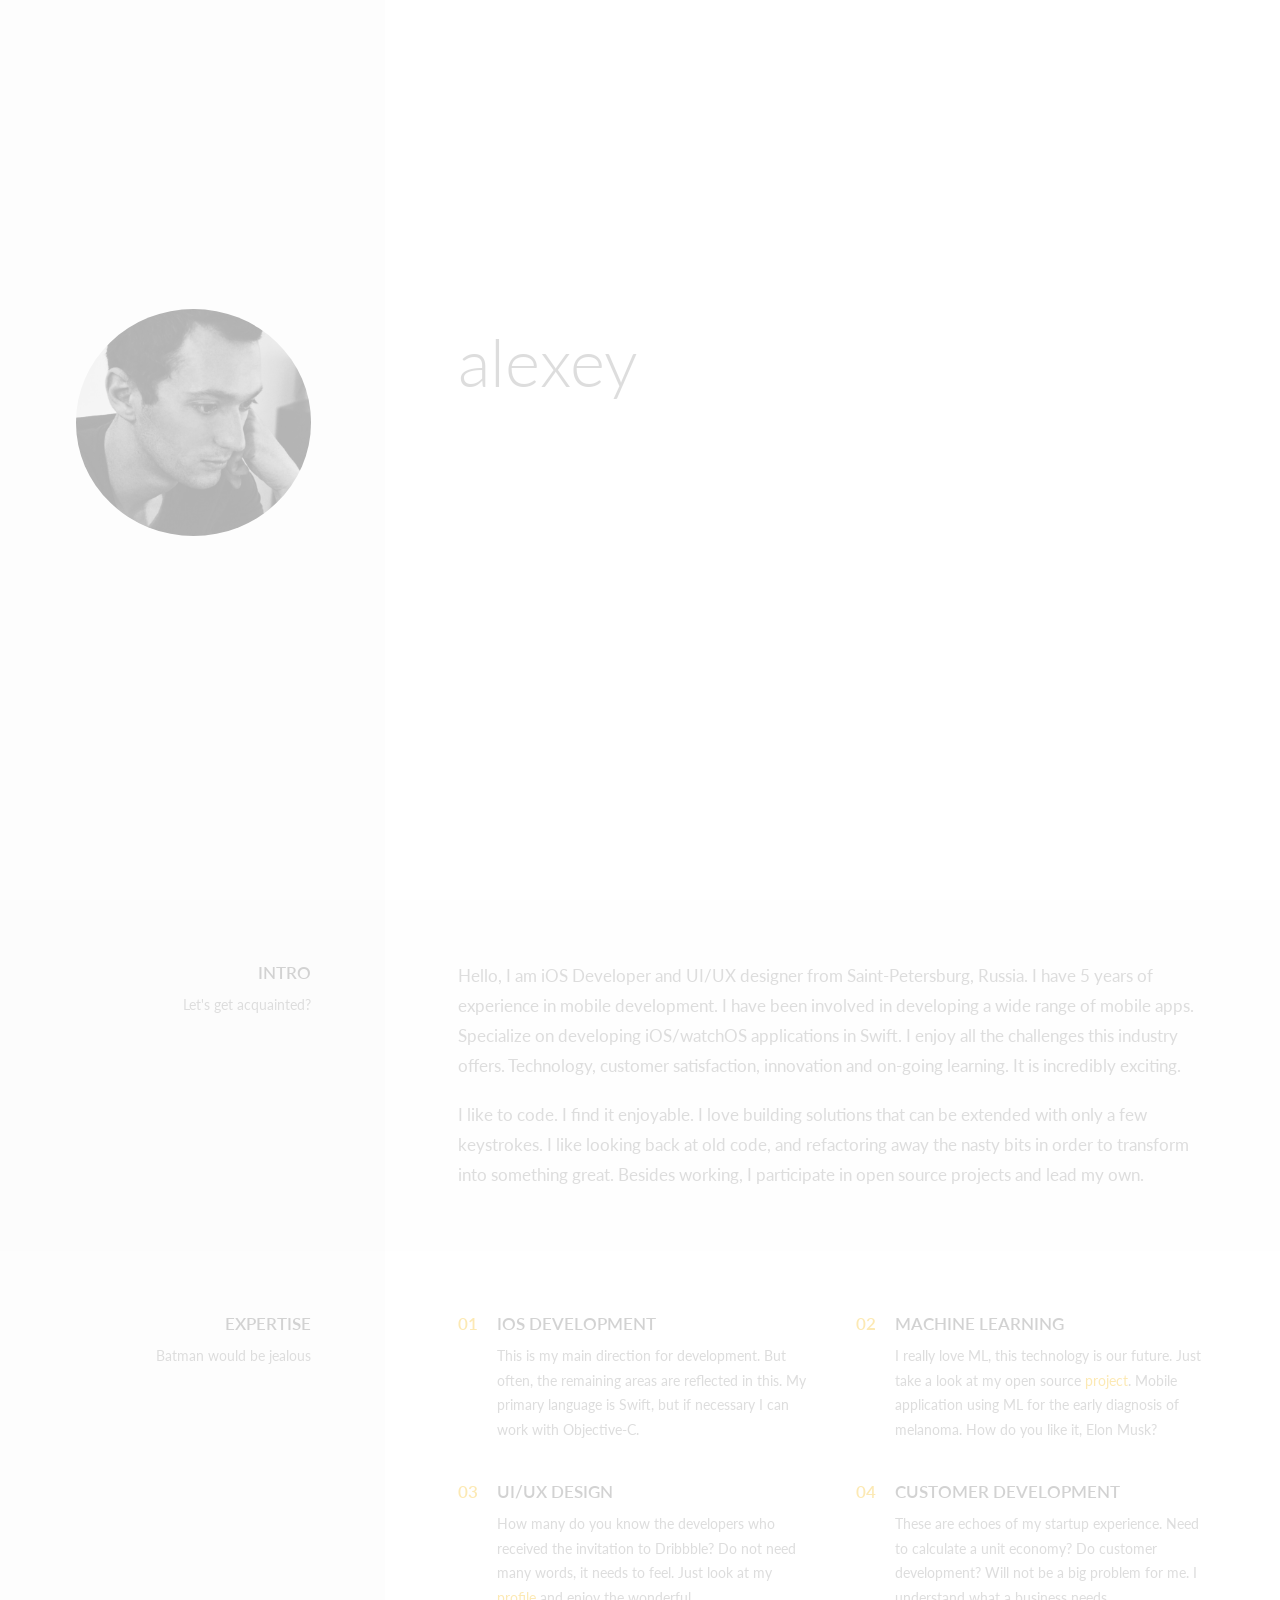
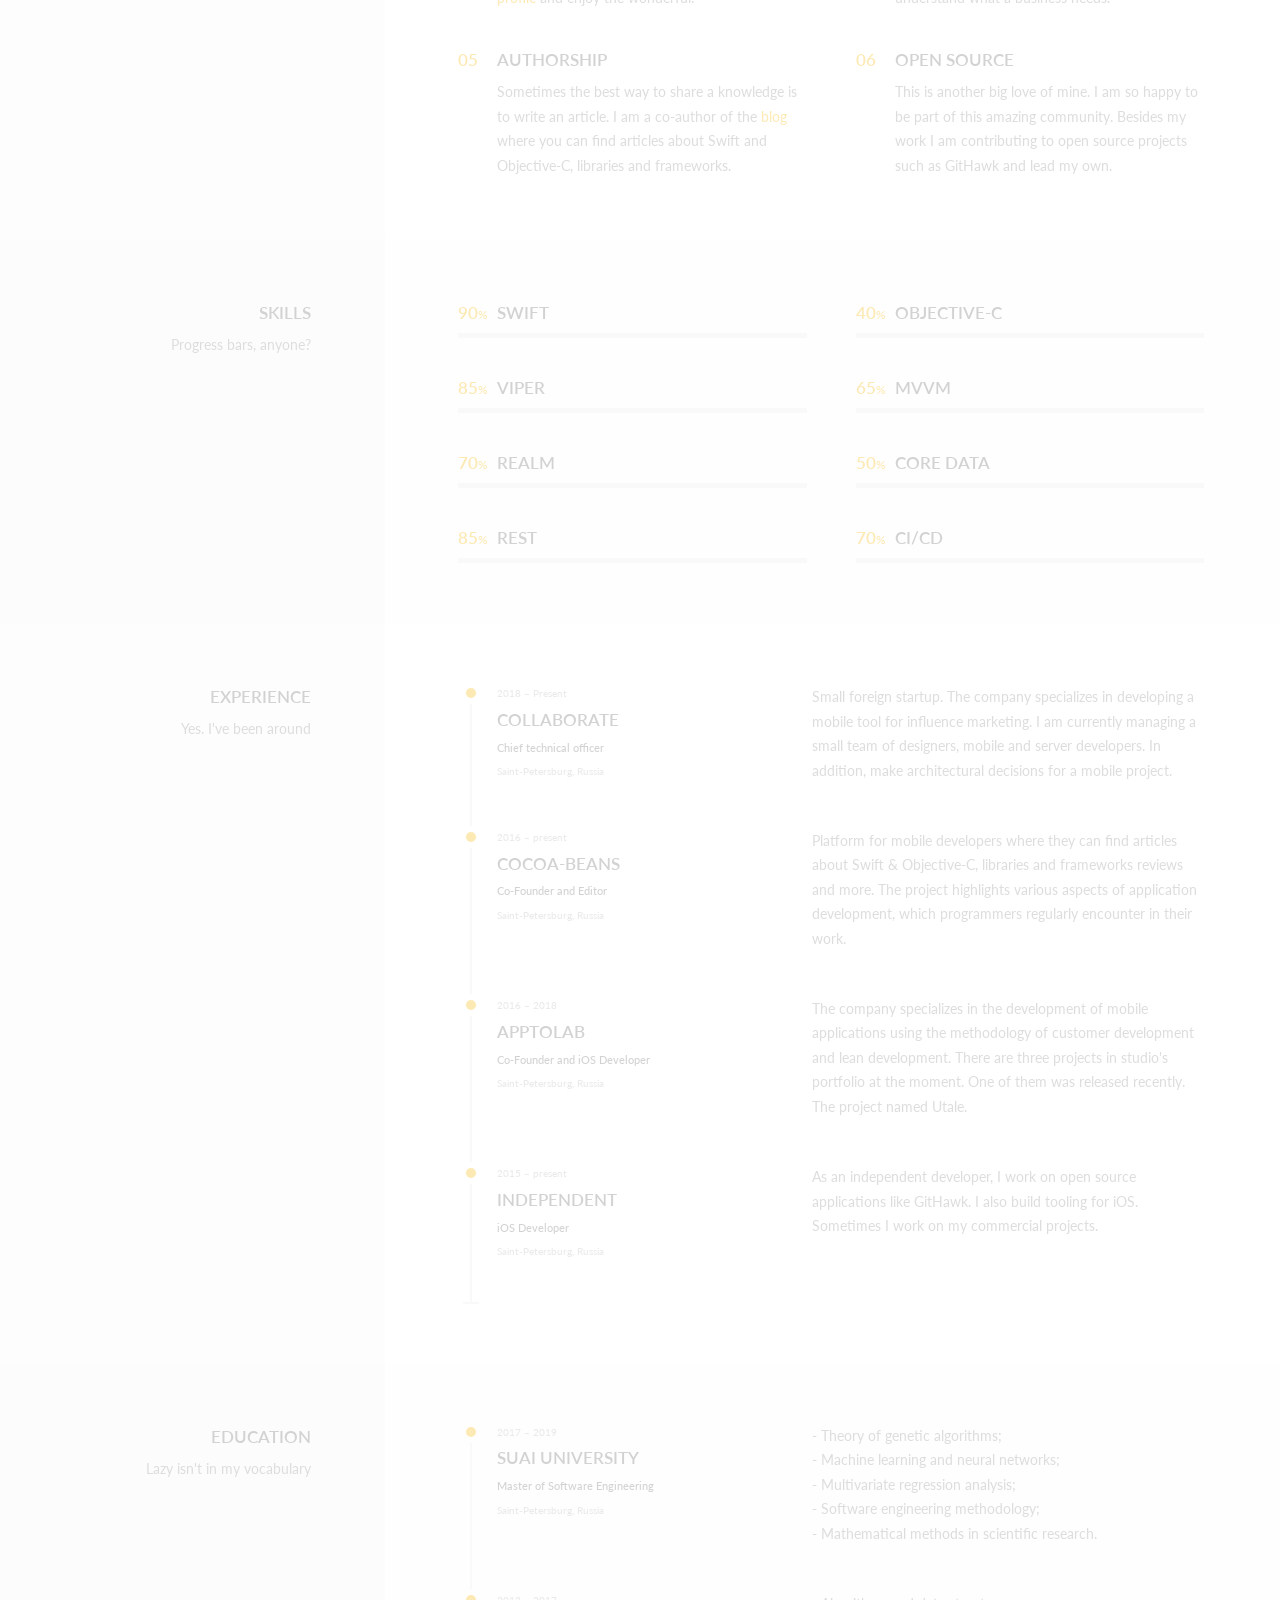
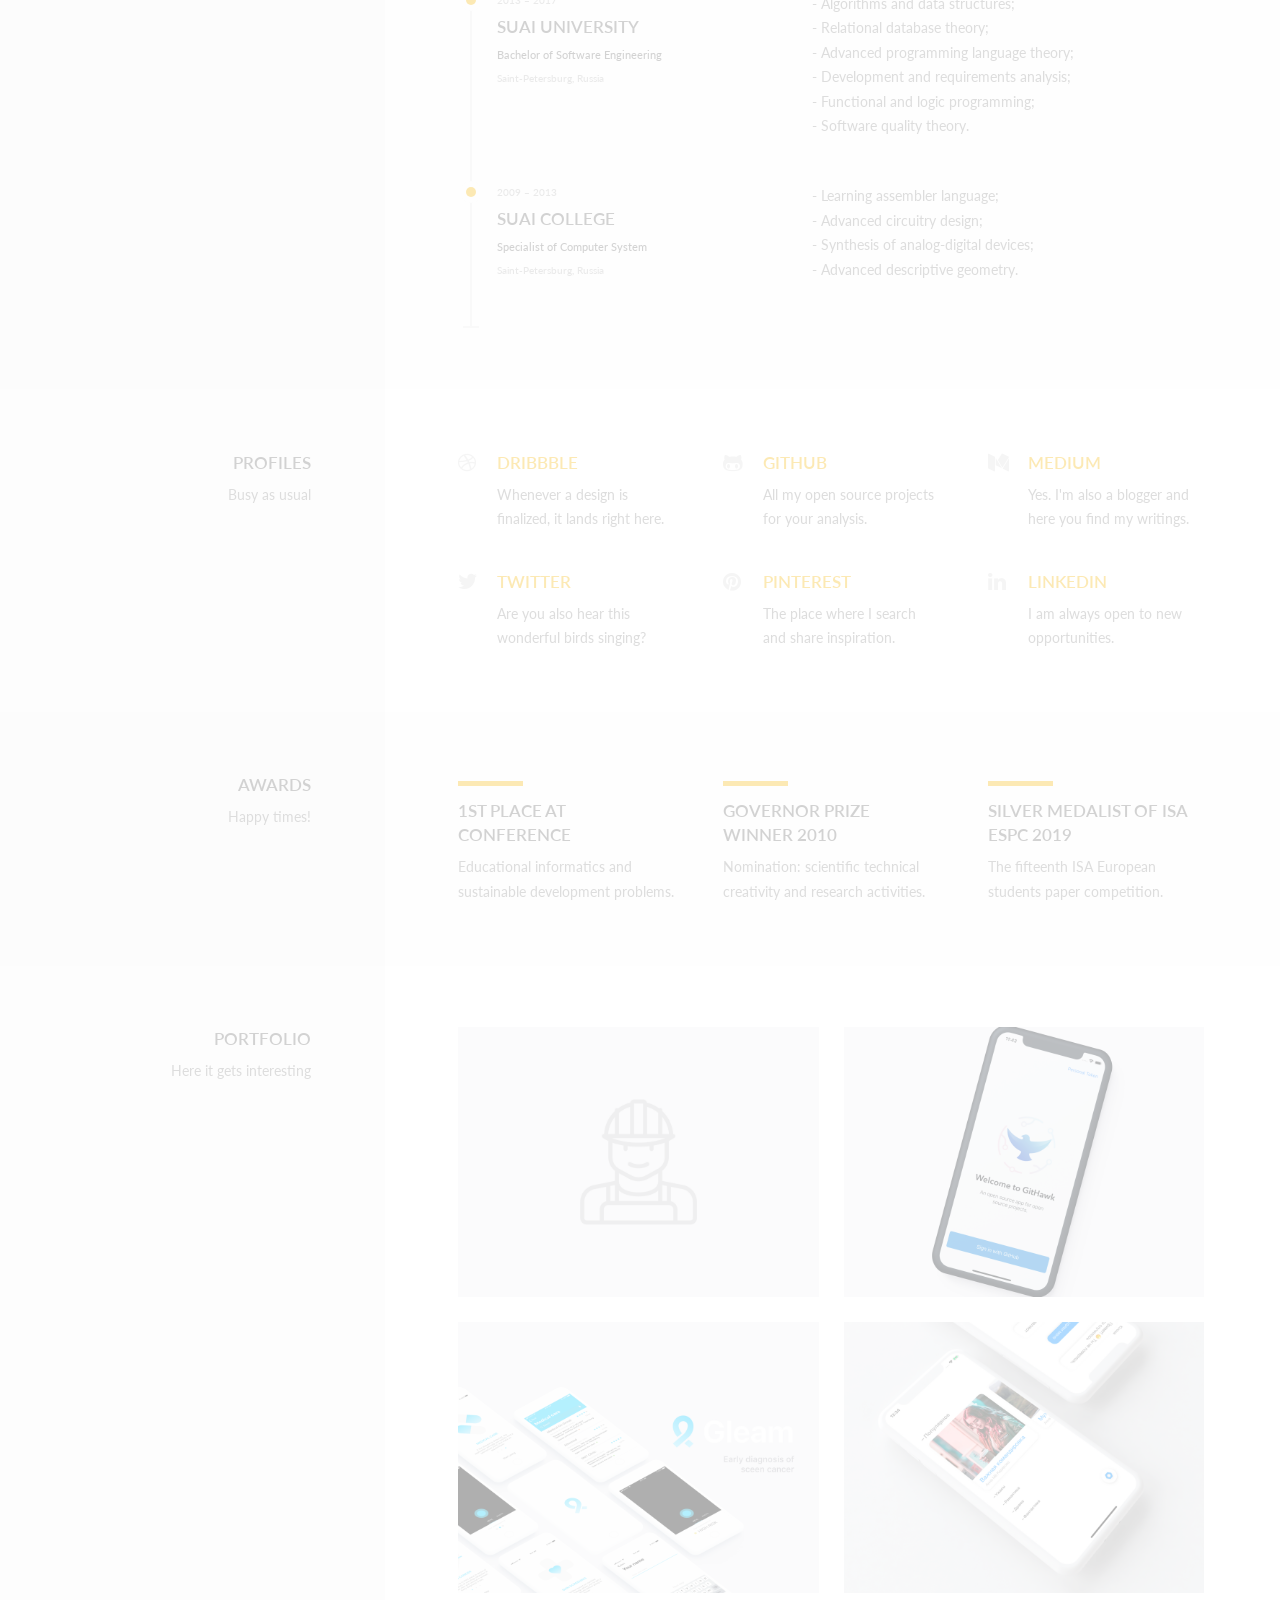
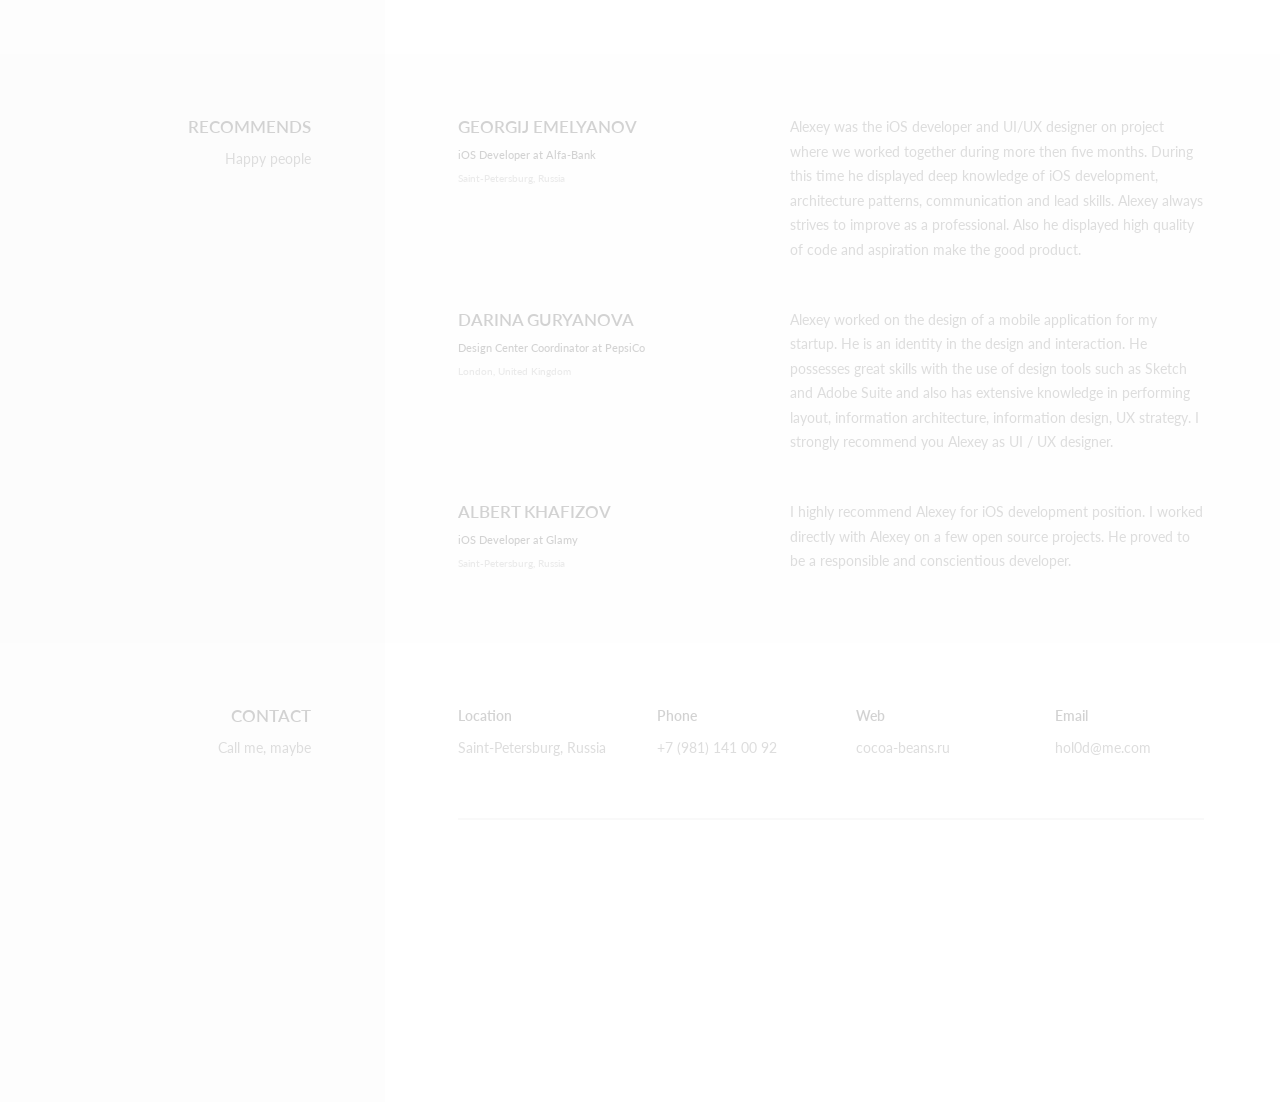
==== commit 66a0320e: "Added experience time" ====
--- a/index.html
+++ b/index.html
@@ -232,7 +232,7 @@
                                 <div class="c-intro">
                                     <div class="o-content__body">
                                         <p>
-                                          Hello, I am iOS Developer and UI/UX designer from Saint-Petersburg, Russia. I have 3 years of experience in mobile development. I have been involved in developing a wide range of mobile apps. Specialize on developing iOS/watchOS applications in Swift. I enjoy all the challenges this industry offers. Technology, customer satisfaction, innovation and on-going learning. It is incredibly exciting.
+                                          Hello, I am iOS Developer and UI/UX designer from Saint-Petersburg, Russia. I have 5 years of experience in mobile development. I have been involved in developing a wide range of mobile apps. Specialize on developing iOS/watchOS applications in Swift. I enjoy all the challenges this industry offers. Technology, customer satisfaction, innovation and on-going learning. It is incredibly exciting.
                                         </p>
                                         <p>
                                             I like to code. I find it enjoyable. I love building solutions that can be extended with only a few keystrokes. I like looking back at old code, and refactoring away the nasty bits in order to transform into something great. Besides working, I participate in open source projects and lead my own.
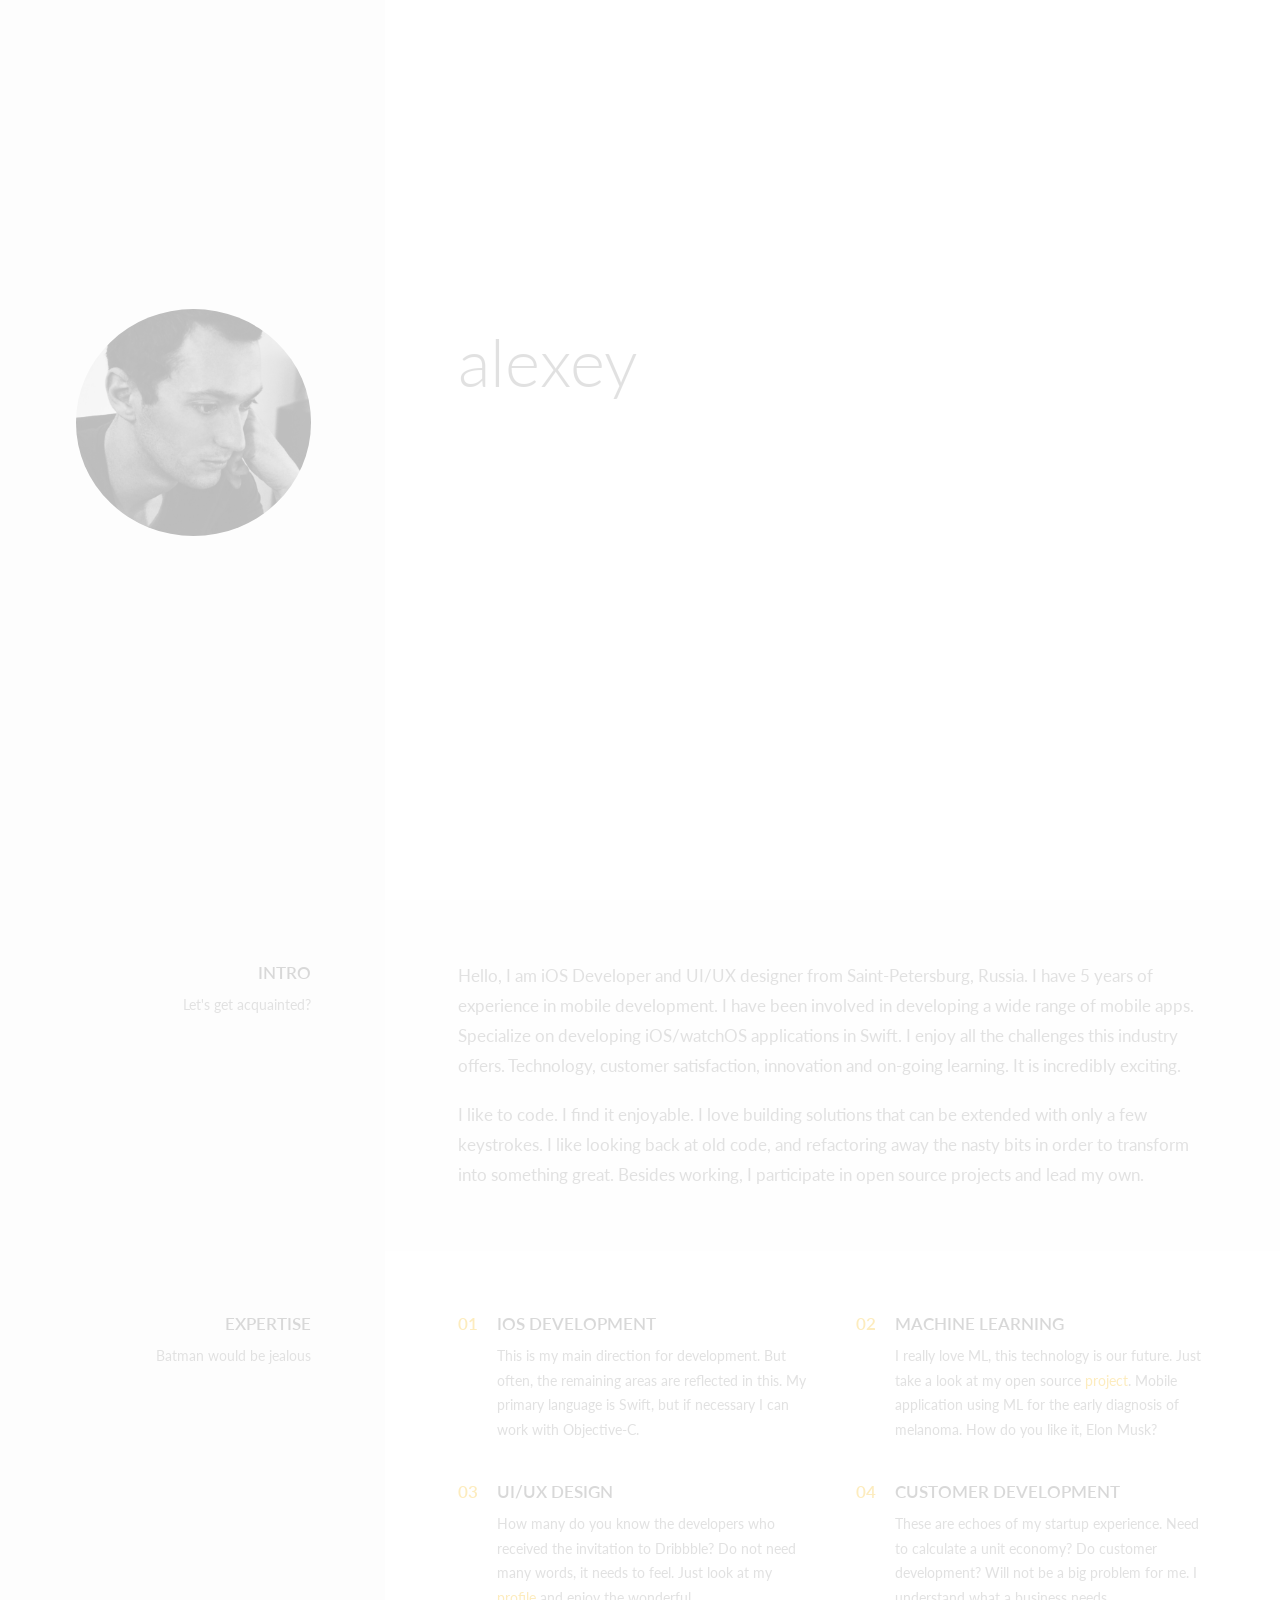
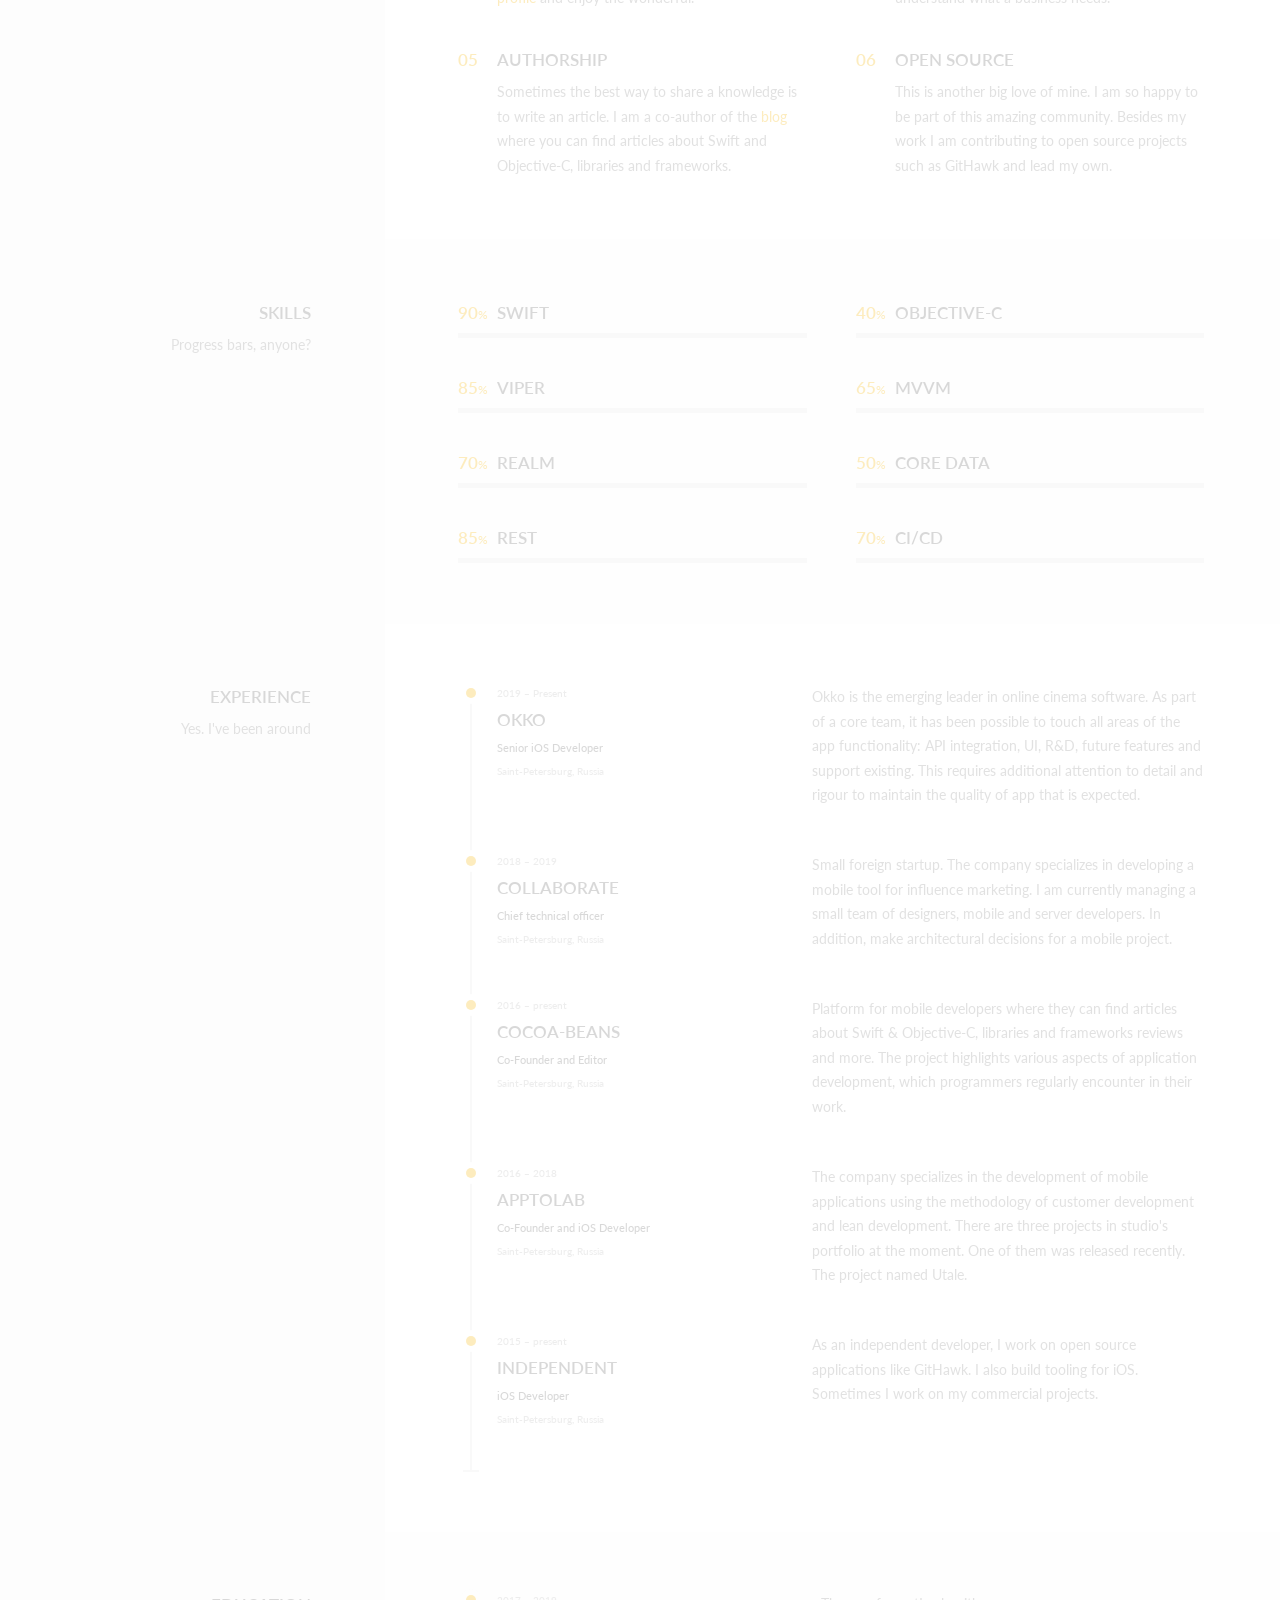
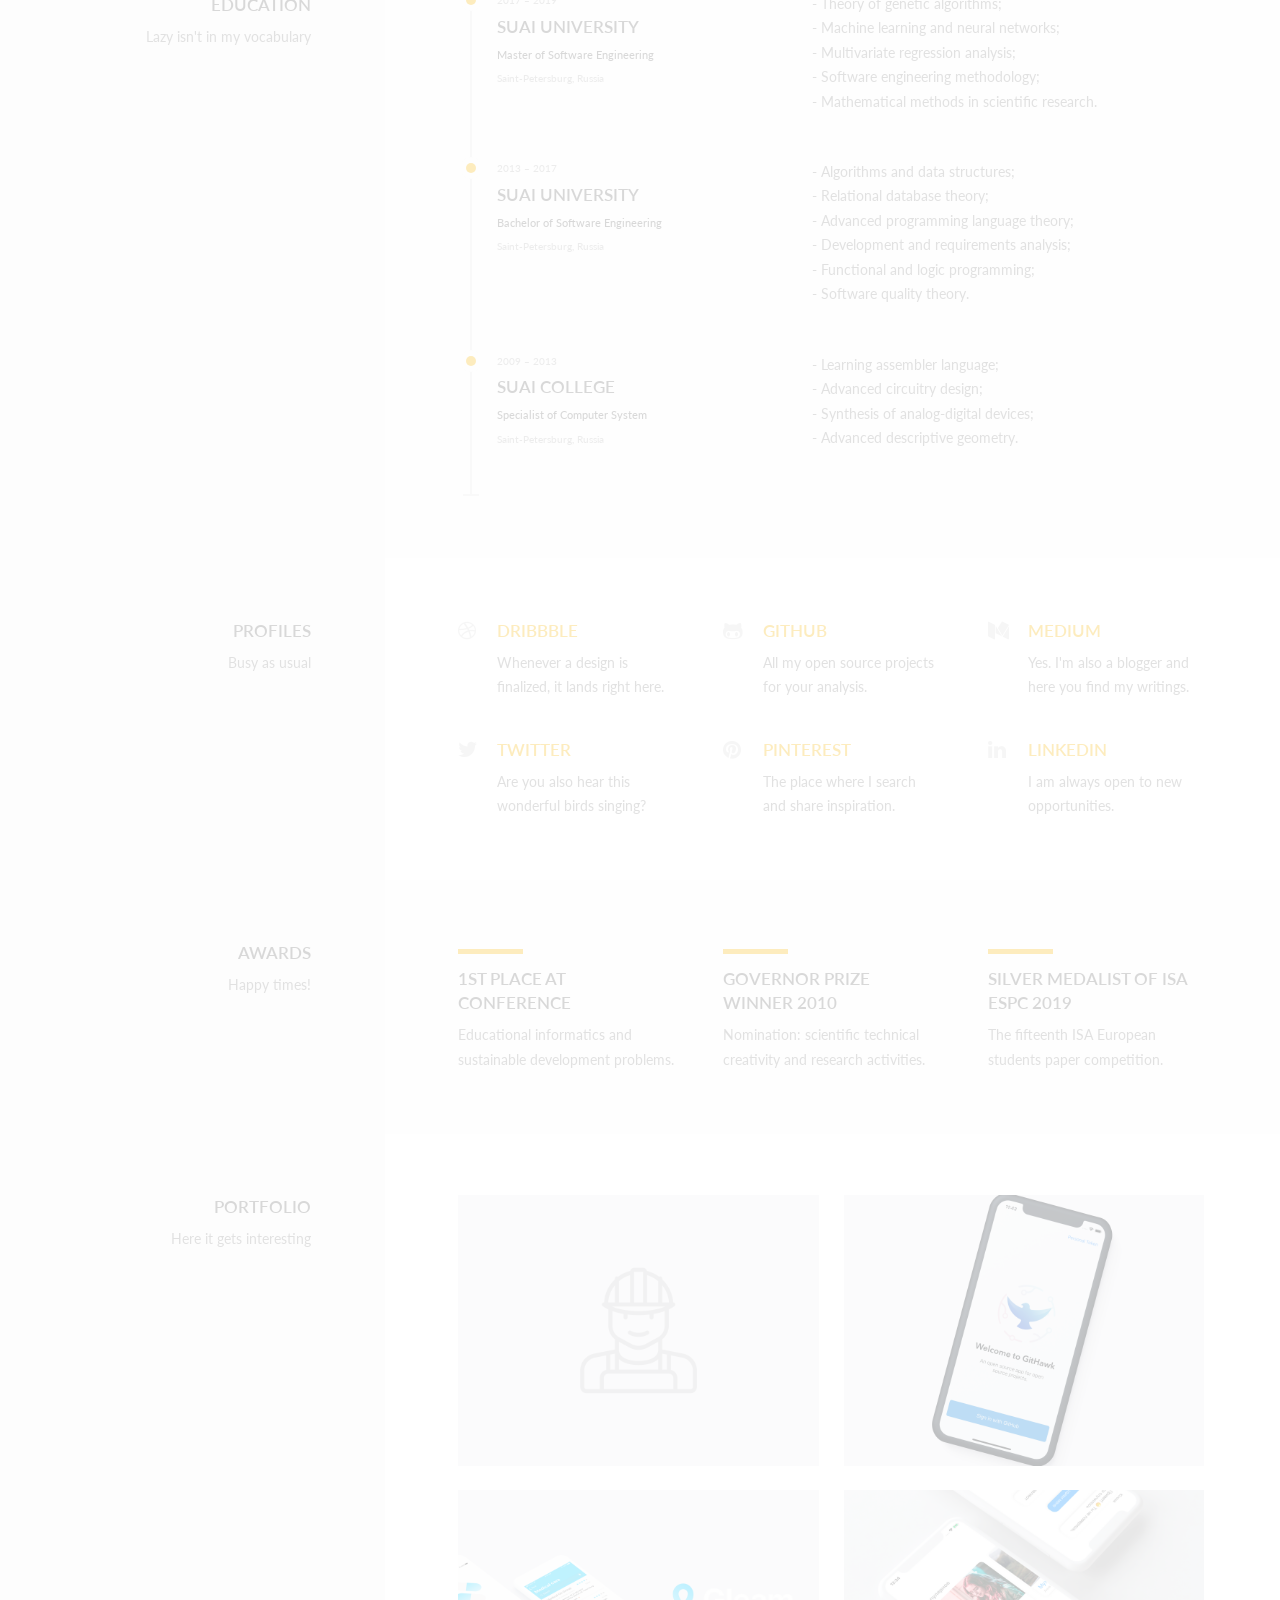
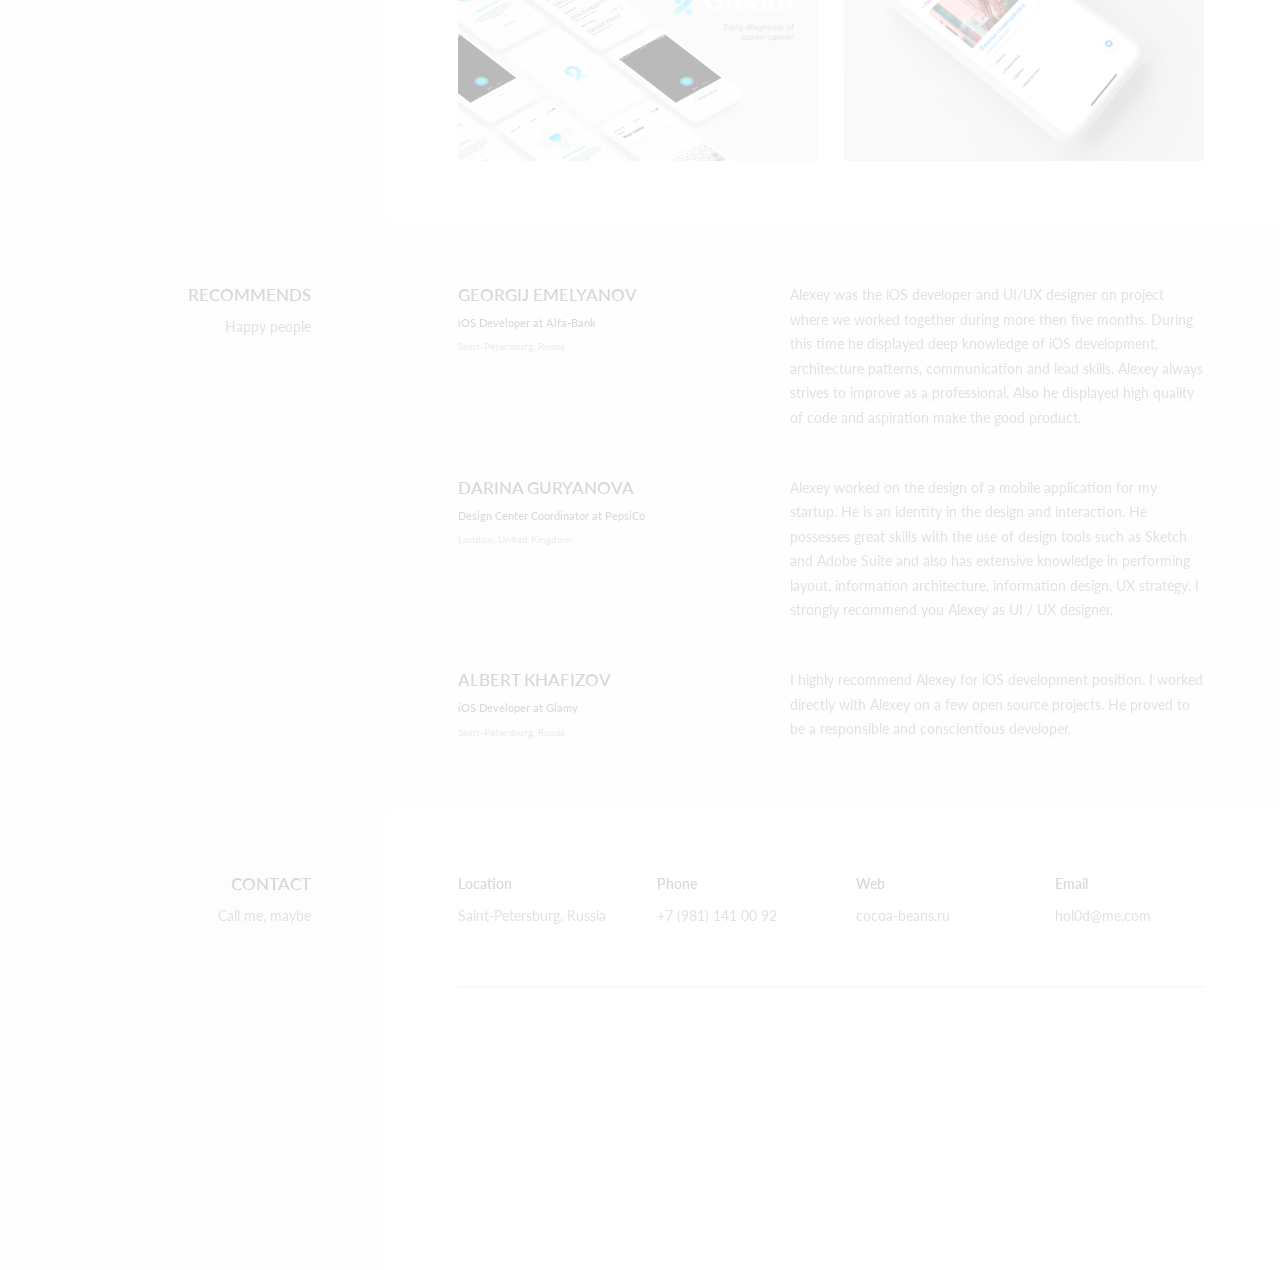
==== commit 1e585990: "Added new experience record" ====
--- a/index.html
+++ b/index.html
@@ -593,13 +593,41 @@
 
                             <div class="a-experience-timeline  c-timeline  t-border-color">
                                 <div class="c-timeline__end t-border-color"></div>
+
                                 <div class="c-timeline__item">
                                     <div class="c-timeline__point  t-timeline__point  t-primary-bg"></div>
                                     <div class="o-content">
                                         <div class="o-grid">
                                             <div class="o-grid__col-md-5">
                                                 <div class="c-work__timeframe">
-                                                    2018 &ndash; Present
+                                                    2019 &ndash; Present
+                                                </div>
+                                                <h3 class="c-work__heading">
+                                                    Okko
+                                                </h3>
+                                                <h4 class="c-work__title">
+                                                    Senior iOS Developer
+                                                </h4>
+                                                <div class="c-work__location">
+                                                    Saint-Petersburg, Russia
+                                                </div>
+                                            </div>
+                                            <div class="o-grid__col-md-7">
+                                                <p>
+                                                    Okko is the emerging leader in online cinema software. As part of a core team, it has been possible to touch all areas of the app functionality: API integration, UI, R&D, future features and support existing. This requires additional attention to detail and rigour to maintain the quality of app that is expected.
+                                                </p>
+                                            </div>
+                                        </div><!-- /o-grid -->
+                                    </div><!-- /o-content -->
+                                </div><!-- /c-timeline__item -->
+
+                                <div class="c-timeline__item">
+                                    <div class="c-timeline__point  t-timeline__point  t-primary-bg"></div>
+                                    <div class="o-content">
+                                        <div class="o-grid">
+                                            <div class="o-grid__col-md-5">
+                                                <div class="c-work__timeframe">
+                                                    2018 &ndash; 2019
                                                 </div>
                                                 <h3 class="c-work__heading">
                                                     Collaborate
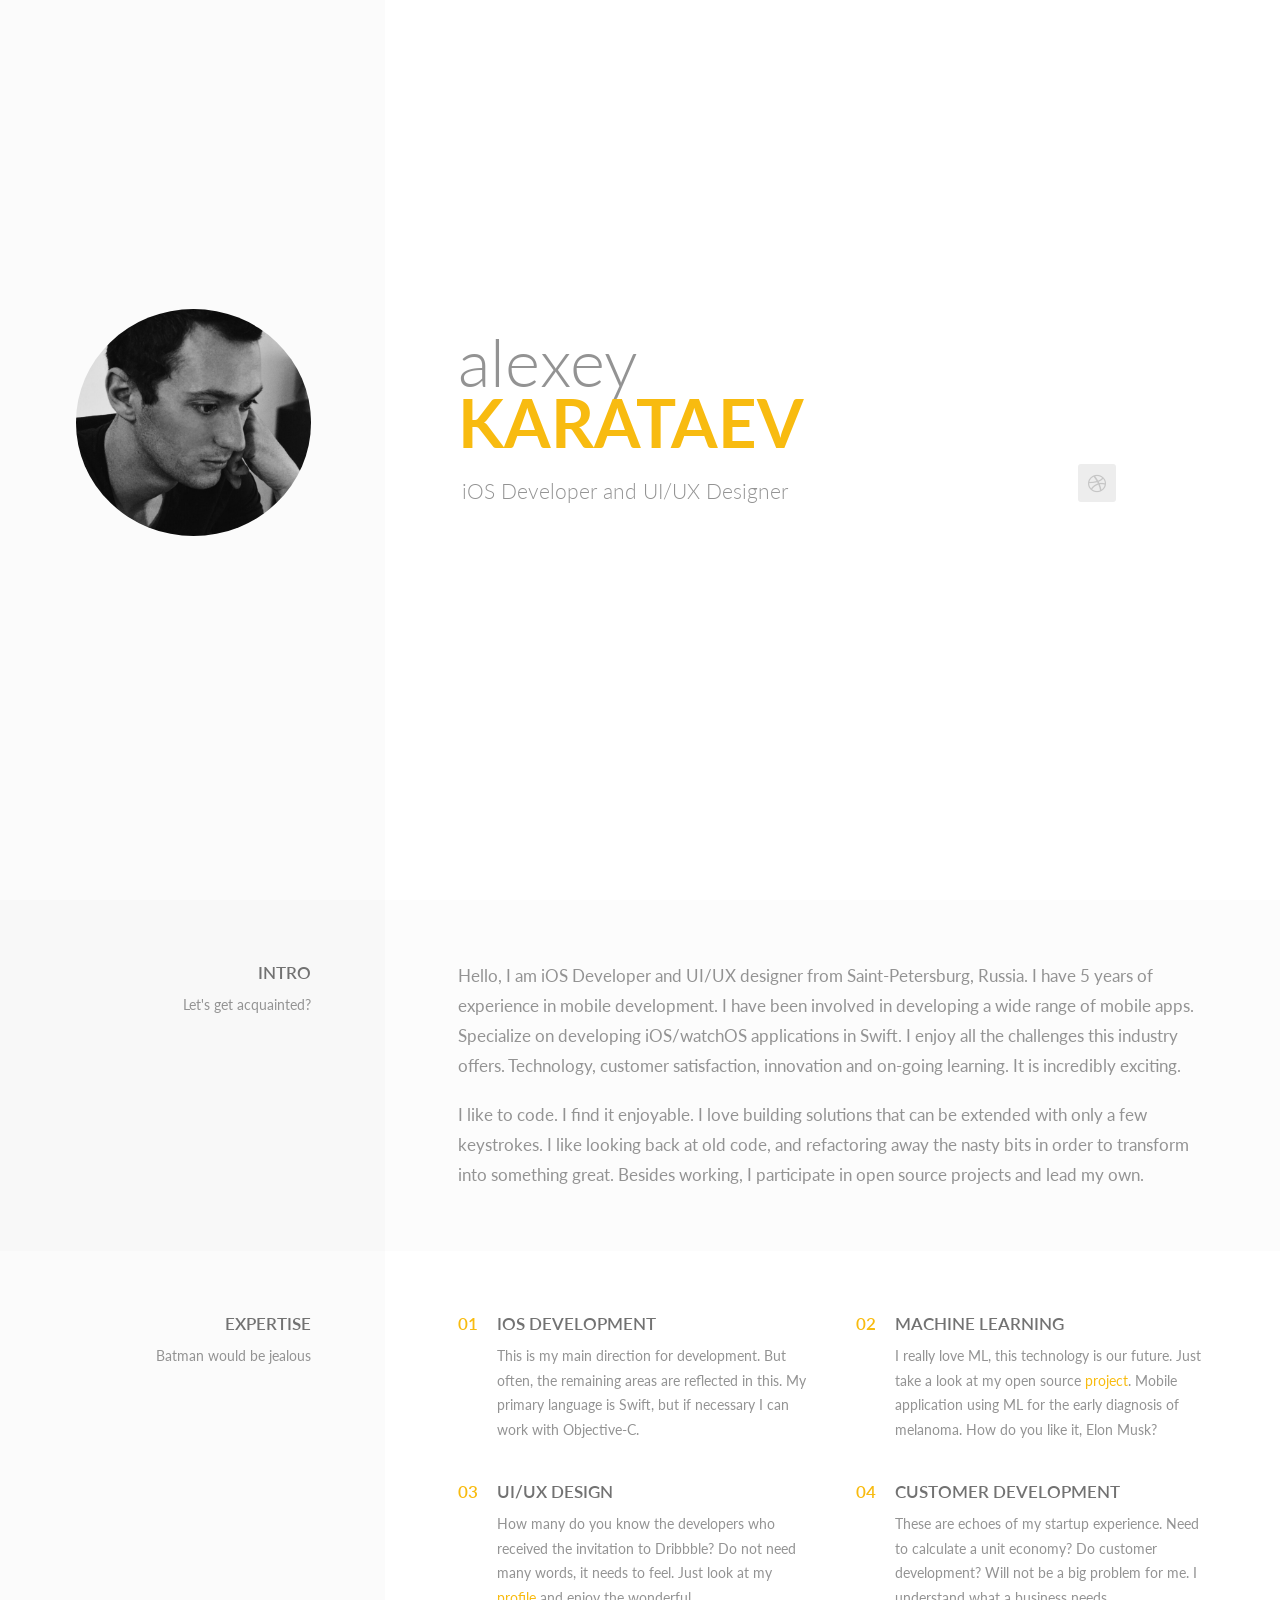
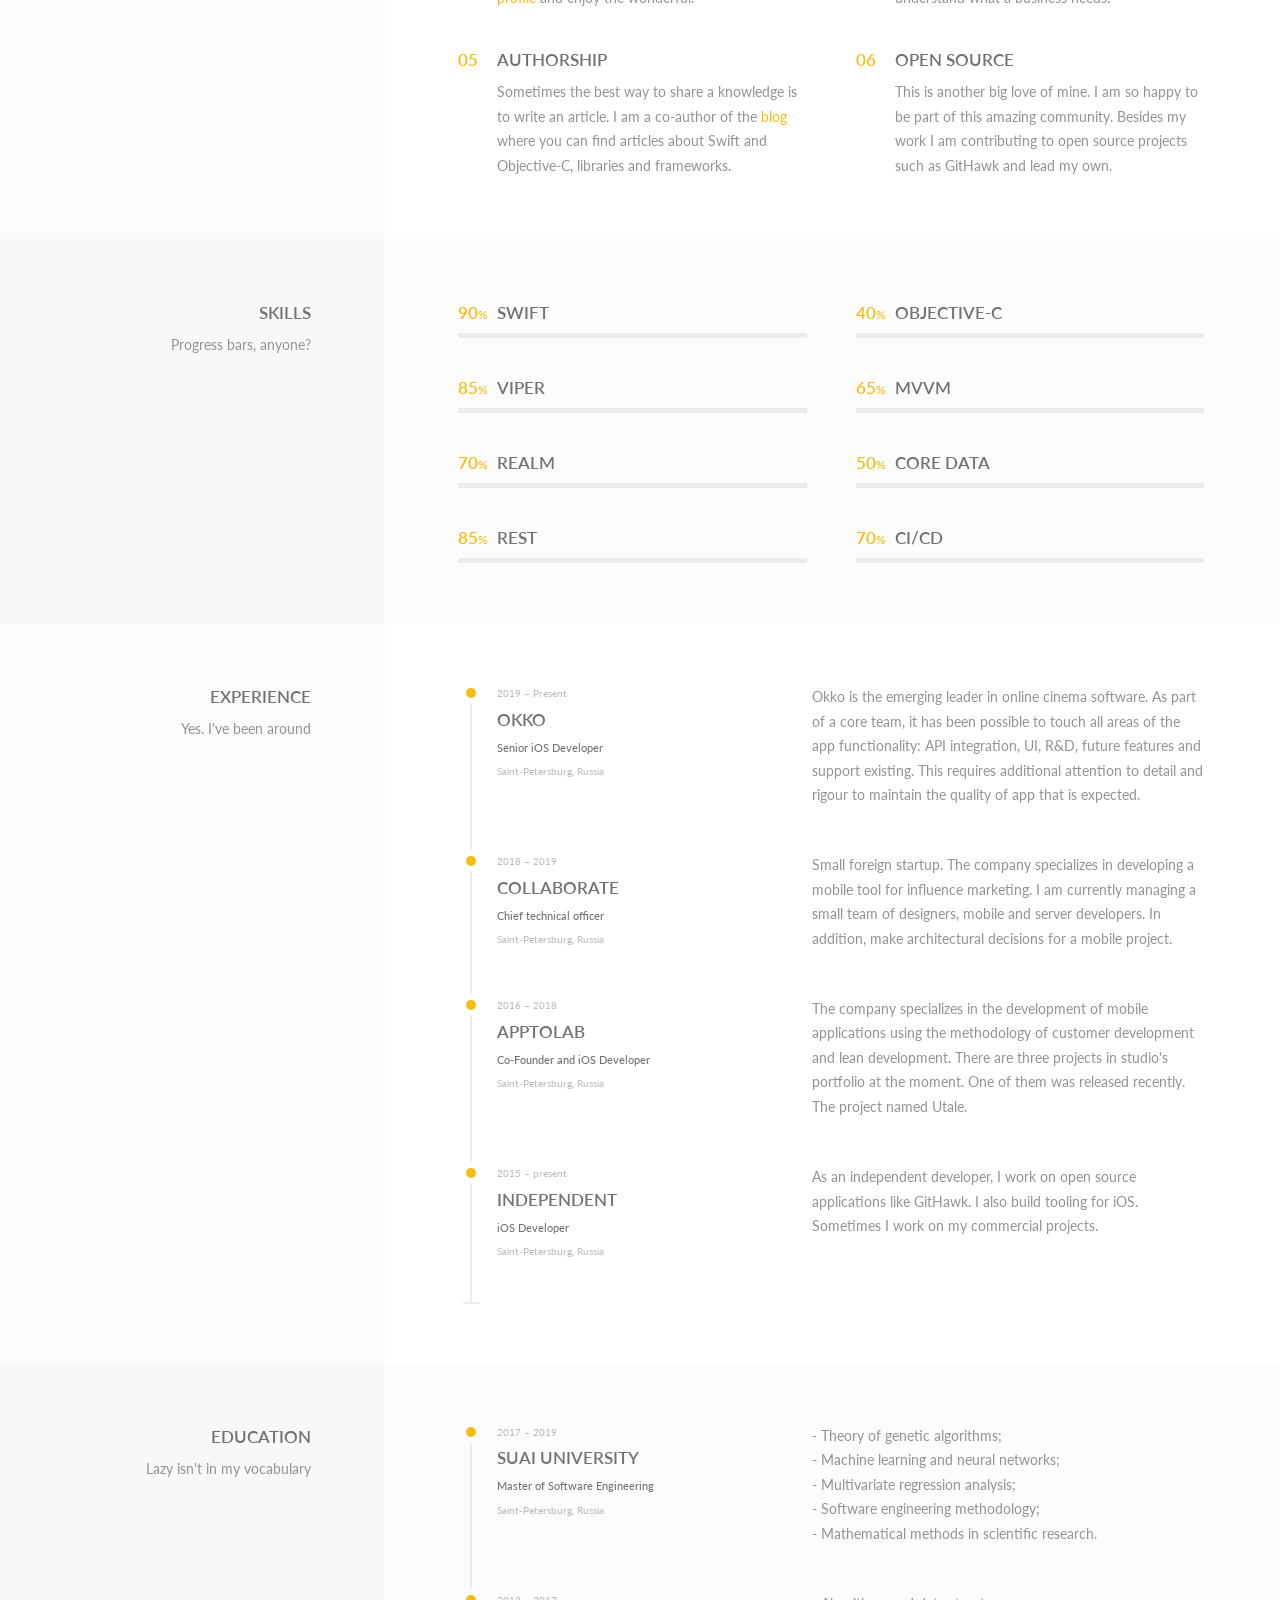
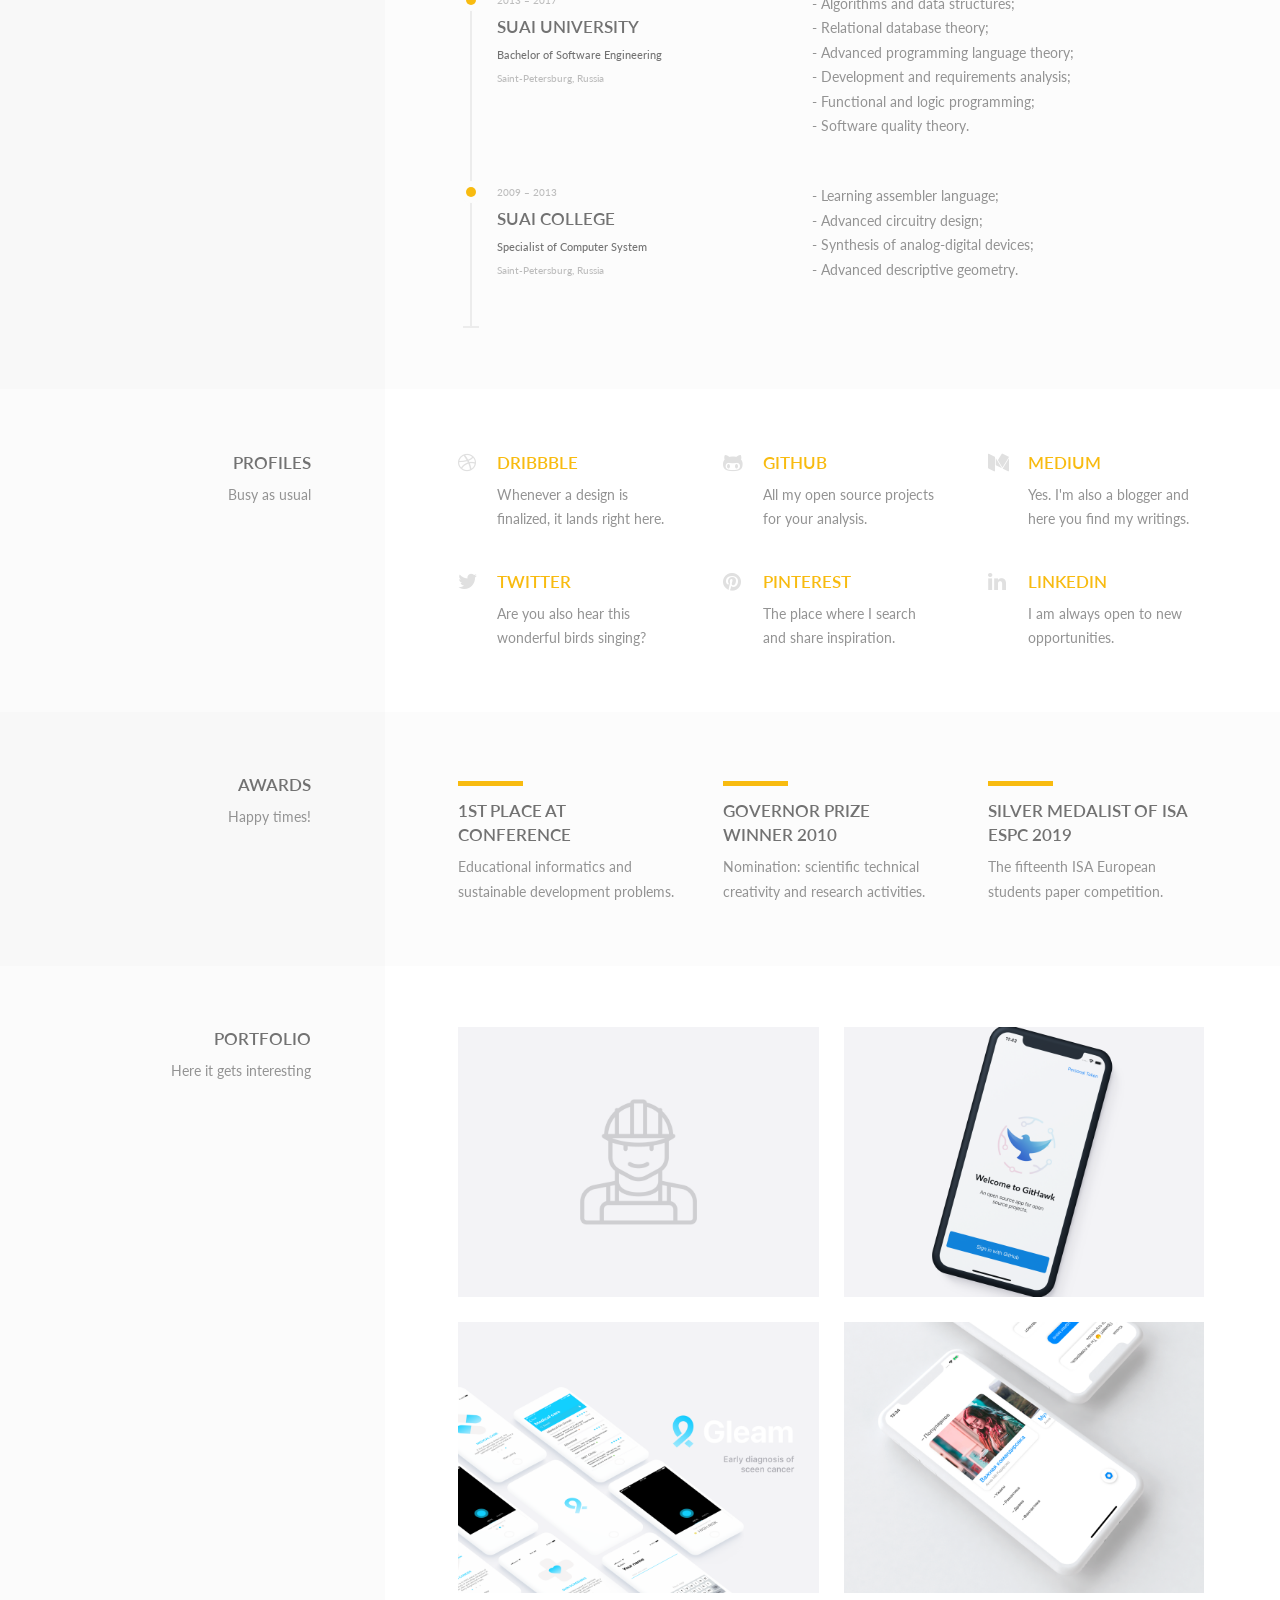
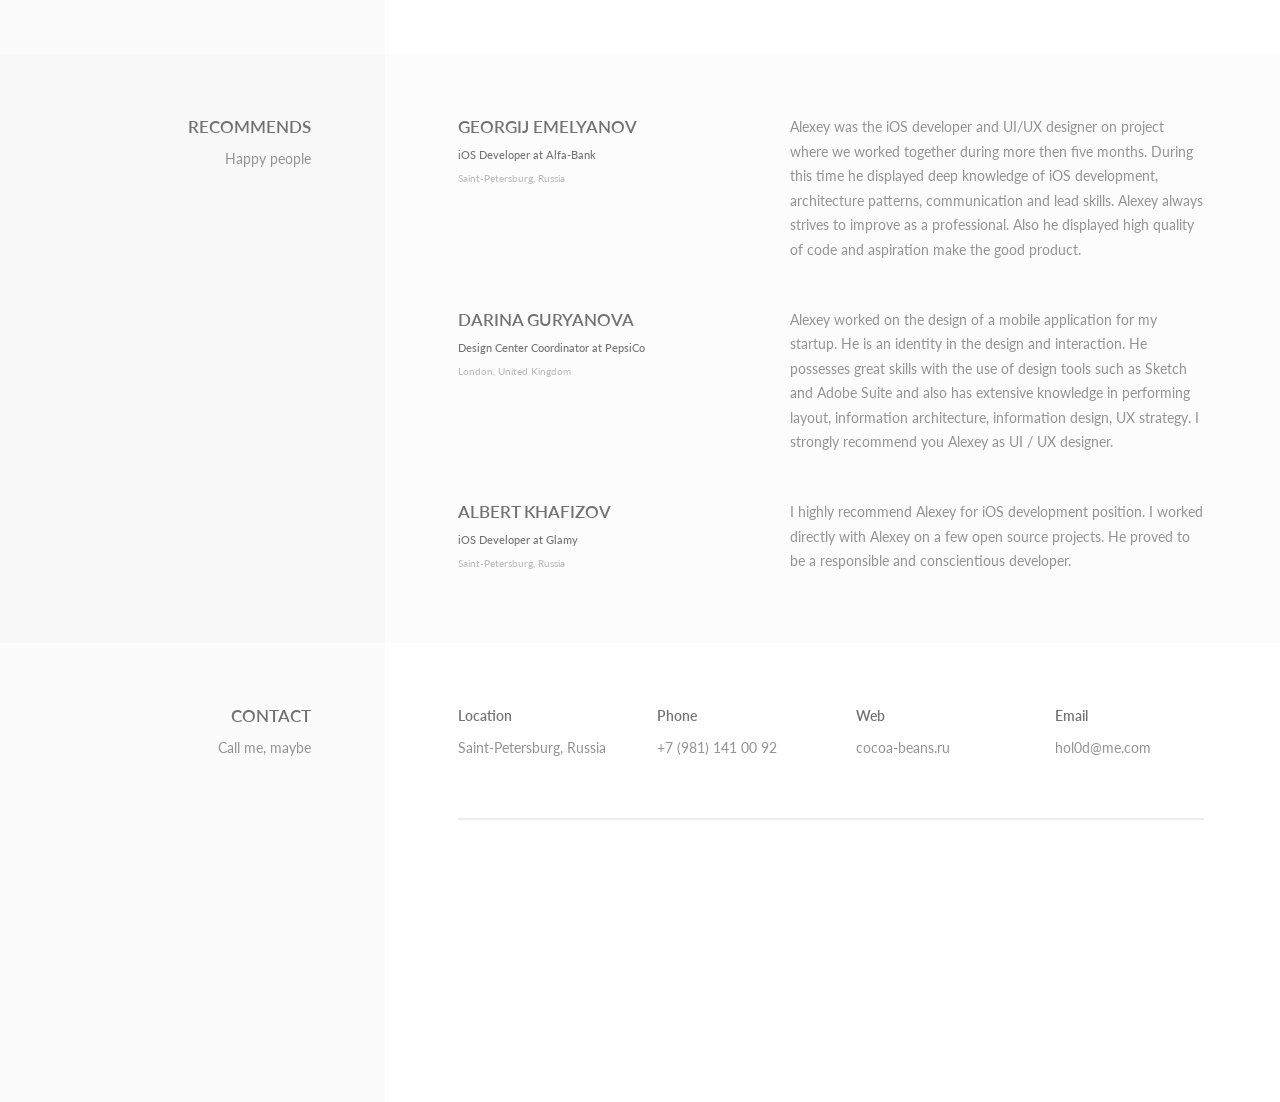
==== commit 7b859f99: "Remove  cocoa-beans record" ====
--- a/index.html
+++ b/index.html
@@ -642,33 +642,6 @@
                                             <div class="o-grid__col-md-7">
                                                 <p>
                                                     Small foreign startup. The company specializes in developing a mobile tool for influence marketing. I am currently managing a small team of designers, mobile and server developers. In addition, make architectural decisions for a mobile project.
-                                                </p>
-                                            </div>
-                                        </div><!-- /o-grid -->
-                                    </div><!-- /o-content -->
-                                </div><!-- /c-timeline__item -->
-
-                                <div class="c-timeline__item">
-                                    <div class="c-timeline__point  t-timeline__point  t-primary-bg"></div>
-                                    <div class="o-content">
-                                        <div class="o-grid">
-                                            <div class="o-grid__col-md-5">
-                                                <div class="c-work__timeframe">
-                                                    2016 &ndash; present
-                                                </div>
-                                                <h3 class="c-work__heading">
-                                                    Cocoa-Beans
-                                                </h3>
-                                                <h4 class="c-work__title">
-                                                    Co-Founder and Editor
-                                                </h4>
-                                                <div class="c-work__location">
-                                                    Saint-Petersburg, Russia
-                                                </div>
-                                            </div>
-                                            <div class="o-grid__col-md-7">
-                                                <p>
-                                                    Platform for mobile developers where they can find articles about Swift & Objective-C, libraries and frameworks reviews and more. The project highlights various aspects of application development, which programmers regularly encounter in their work.
                                                 </p>
                                             </div>
                                         </div><!-- /o-grid -->
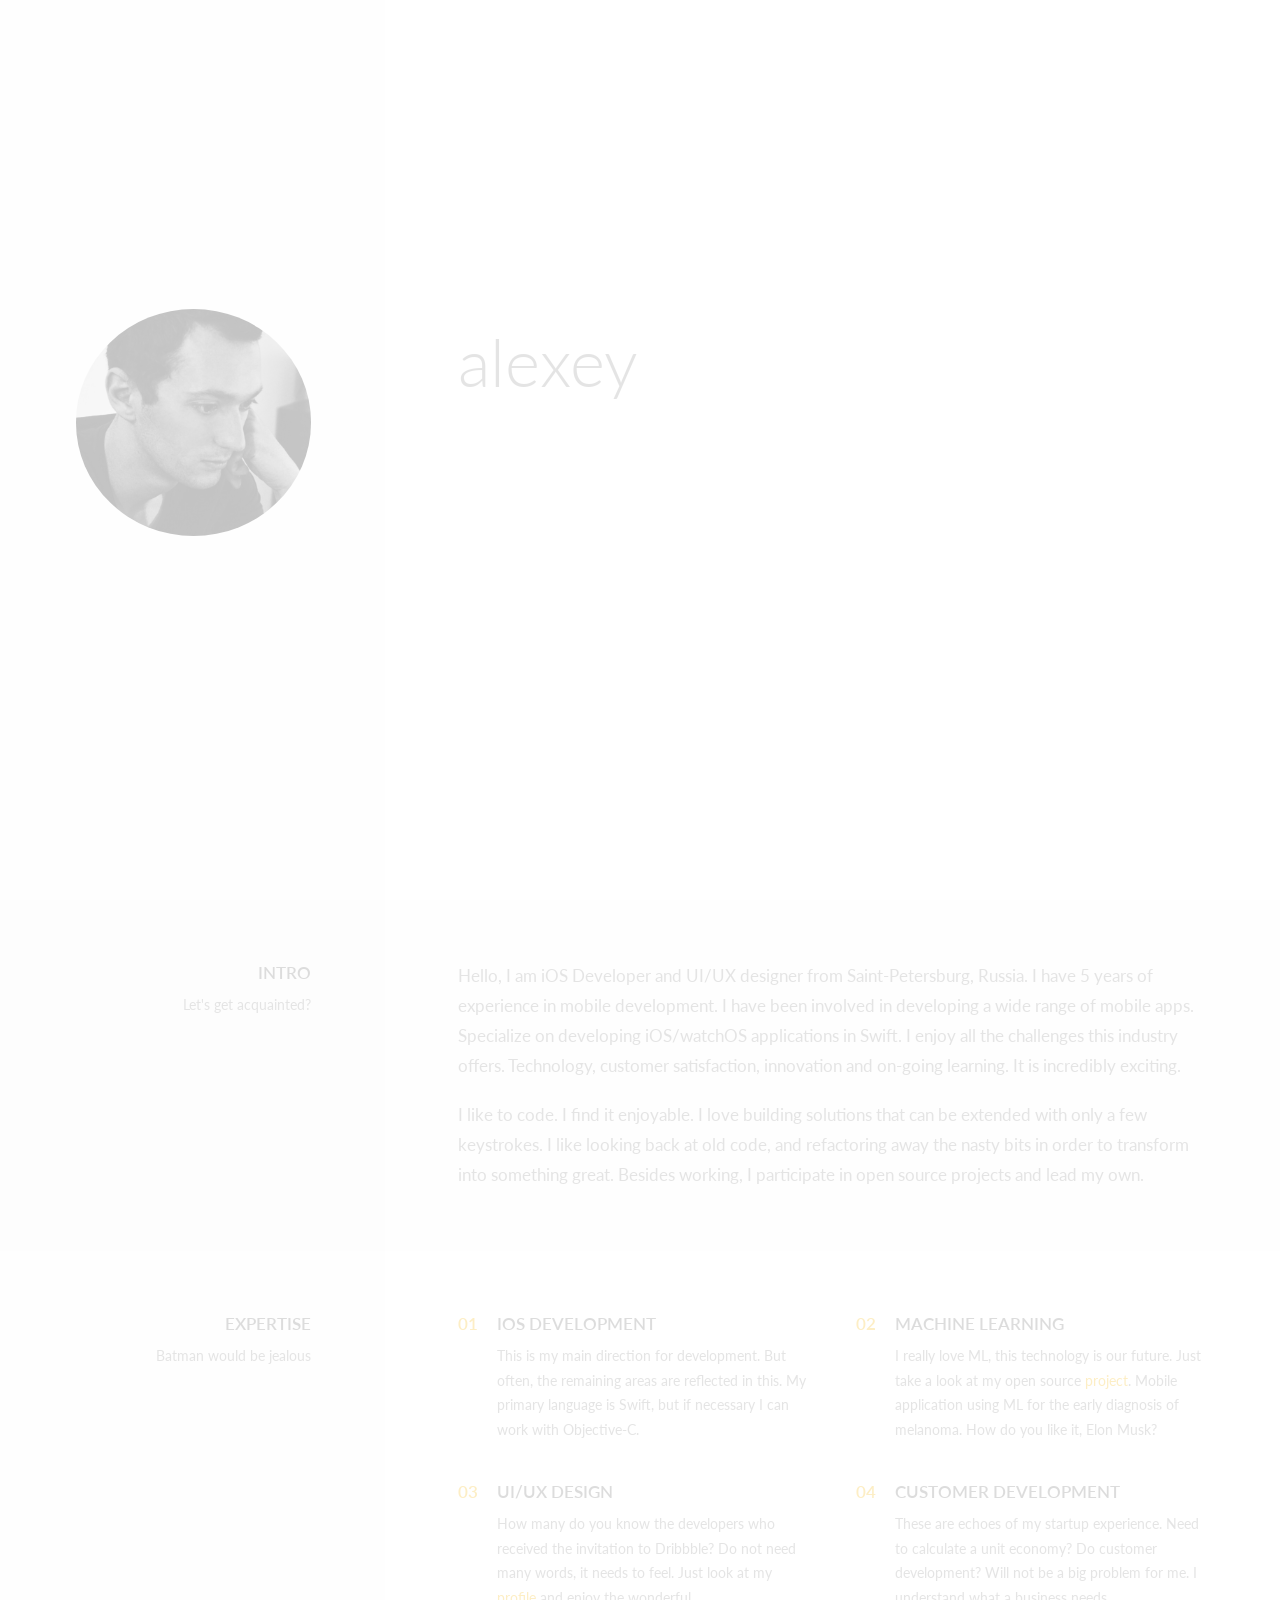
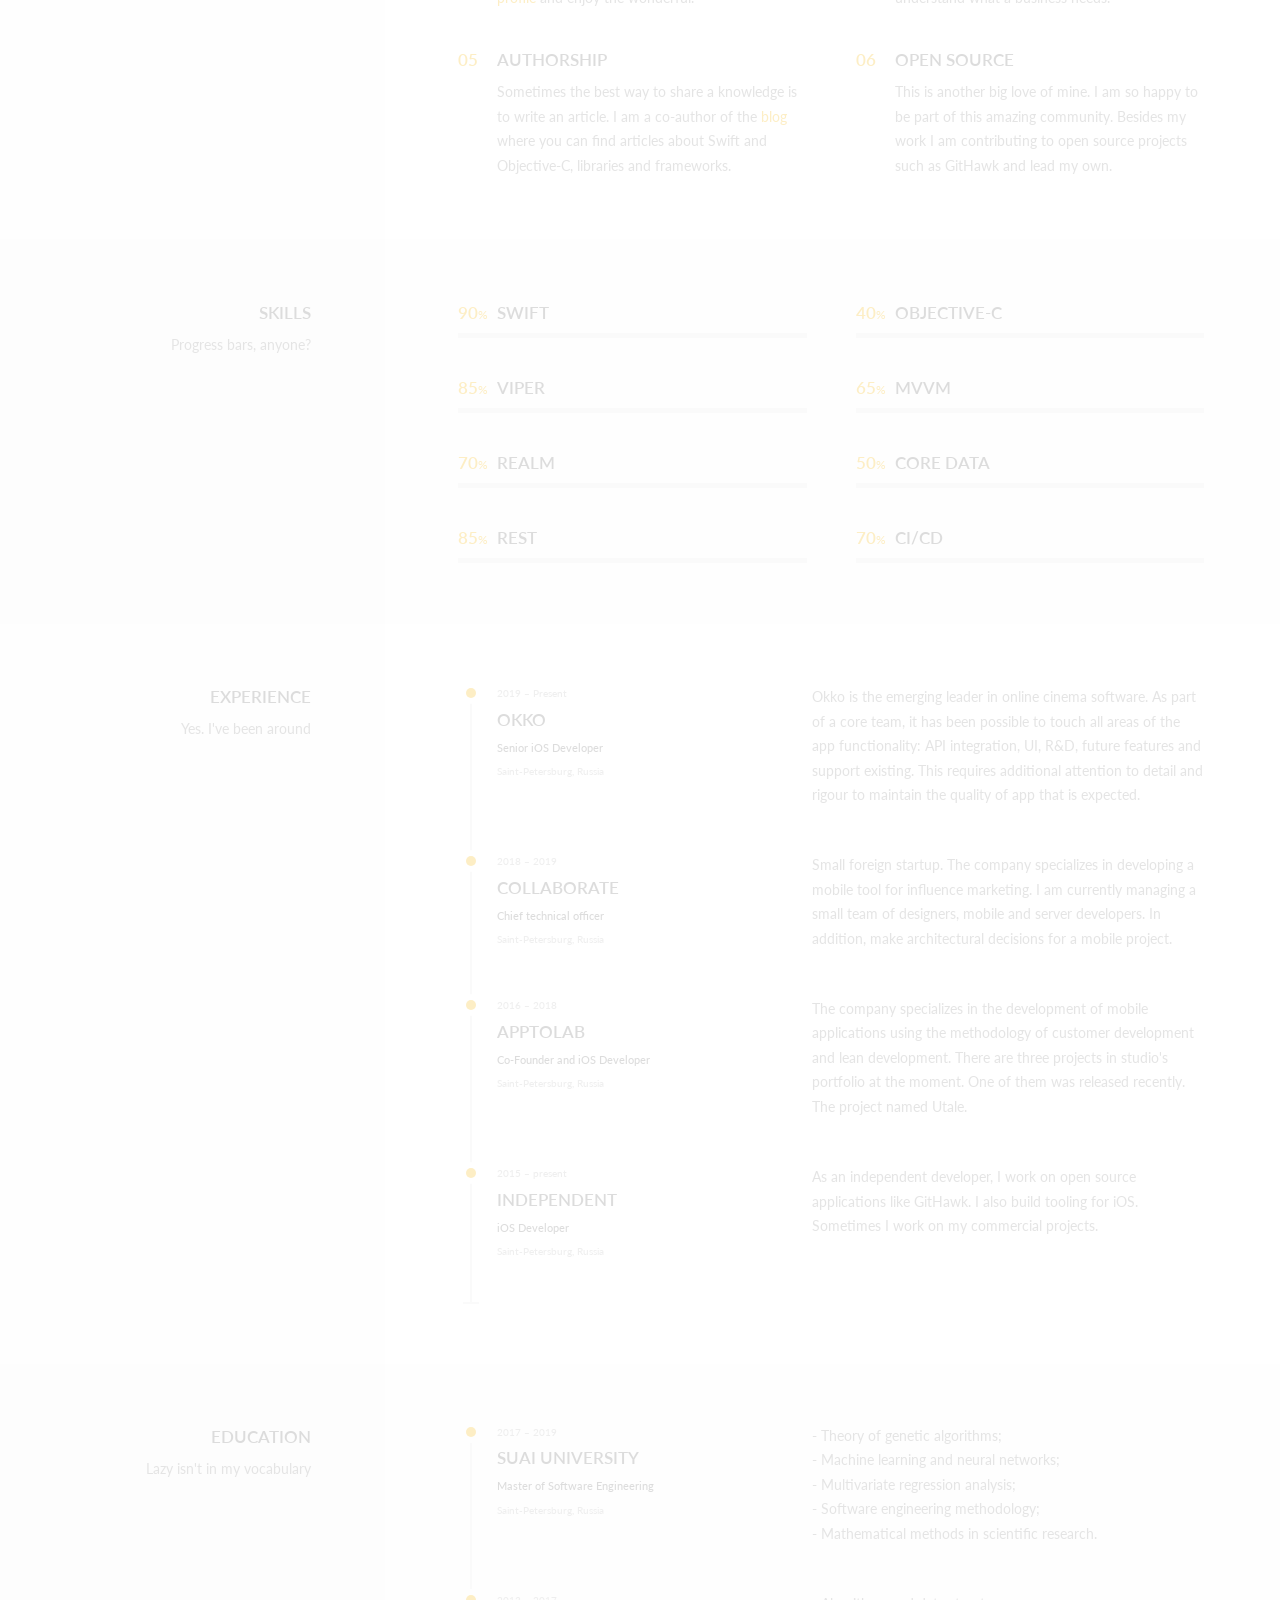
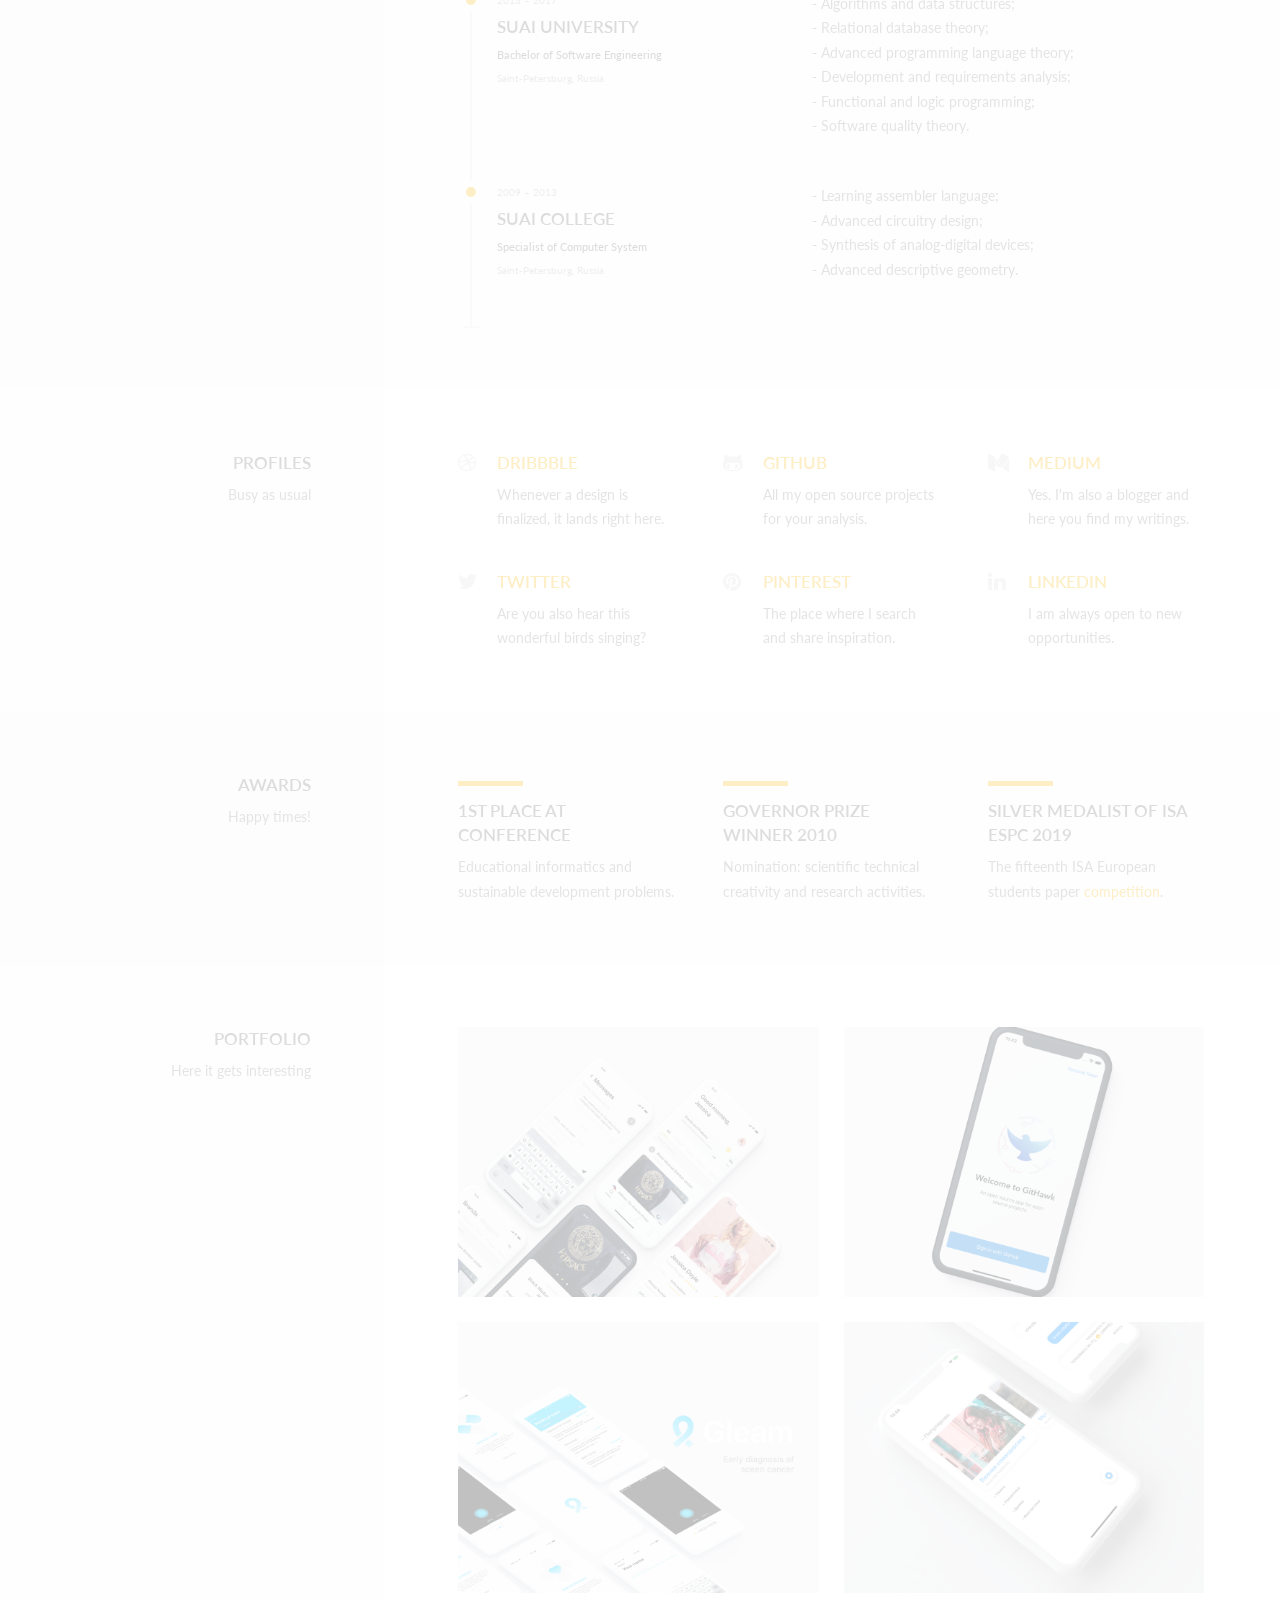
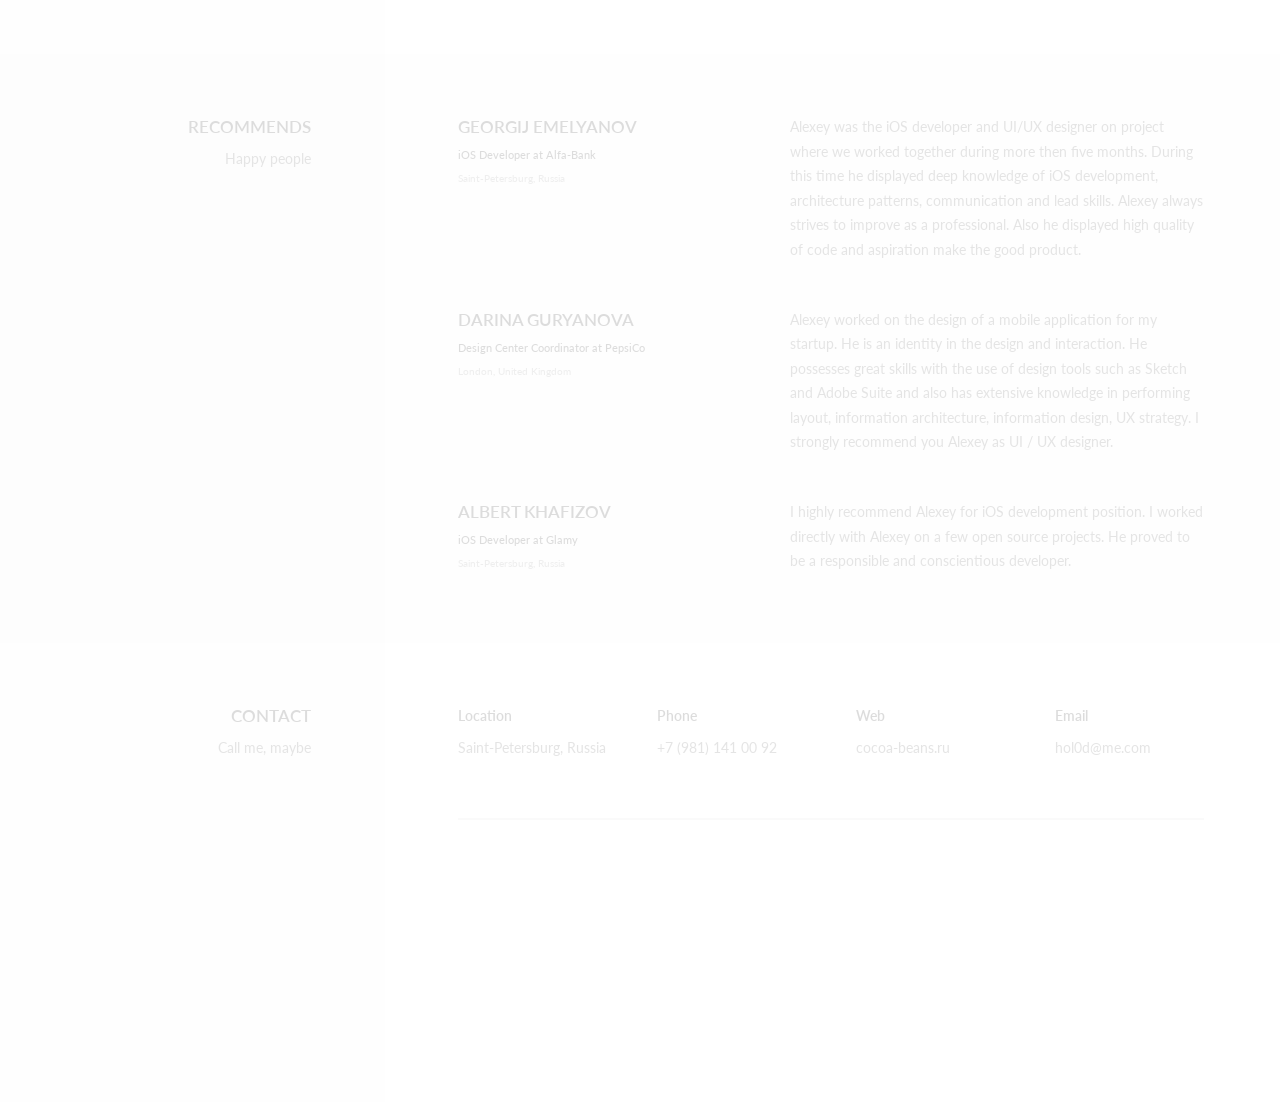
==== commit bd180e21: "Add link to ESPC-2019 publication" ====
--- a/index.html
+++ b/index.html
@@ -1075,7 +1075,7 @@
                                         <div class="o-content__body">
                                             <h3>Silver medalist of ISA ESPC 2019</h3>
                                             <p>
-                                                The fifteenth ISA European students paper competition.
+                                                The fifteenth ISA European students paper <a href="https://akarataev.com/publications/unesco_2019.pdf" target="_blank">competition</a>.
                                             </p>
                                         </div>
                                     </div><!-- /o-content -->
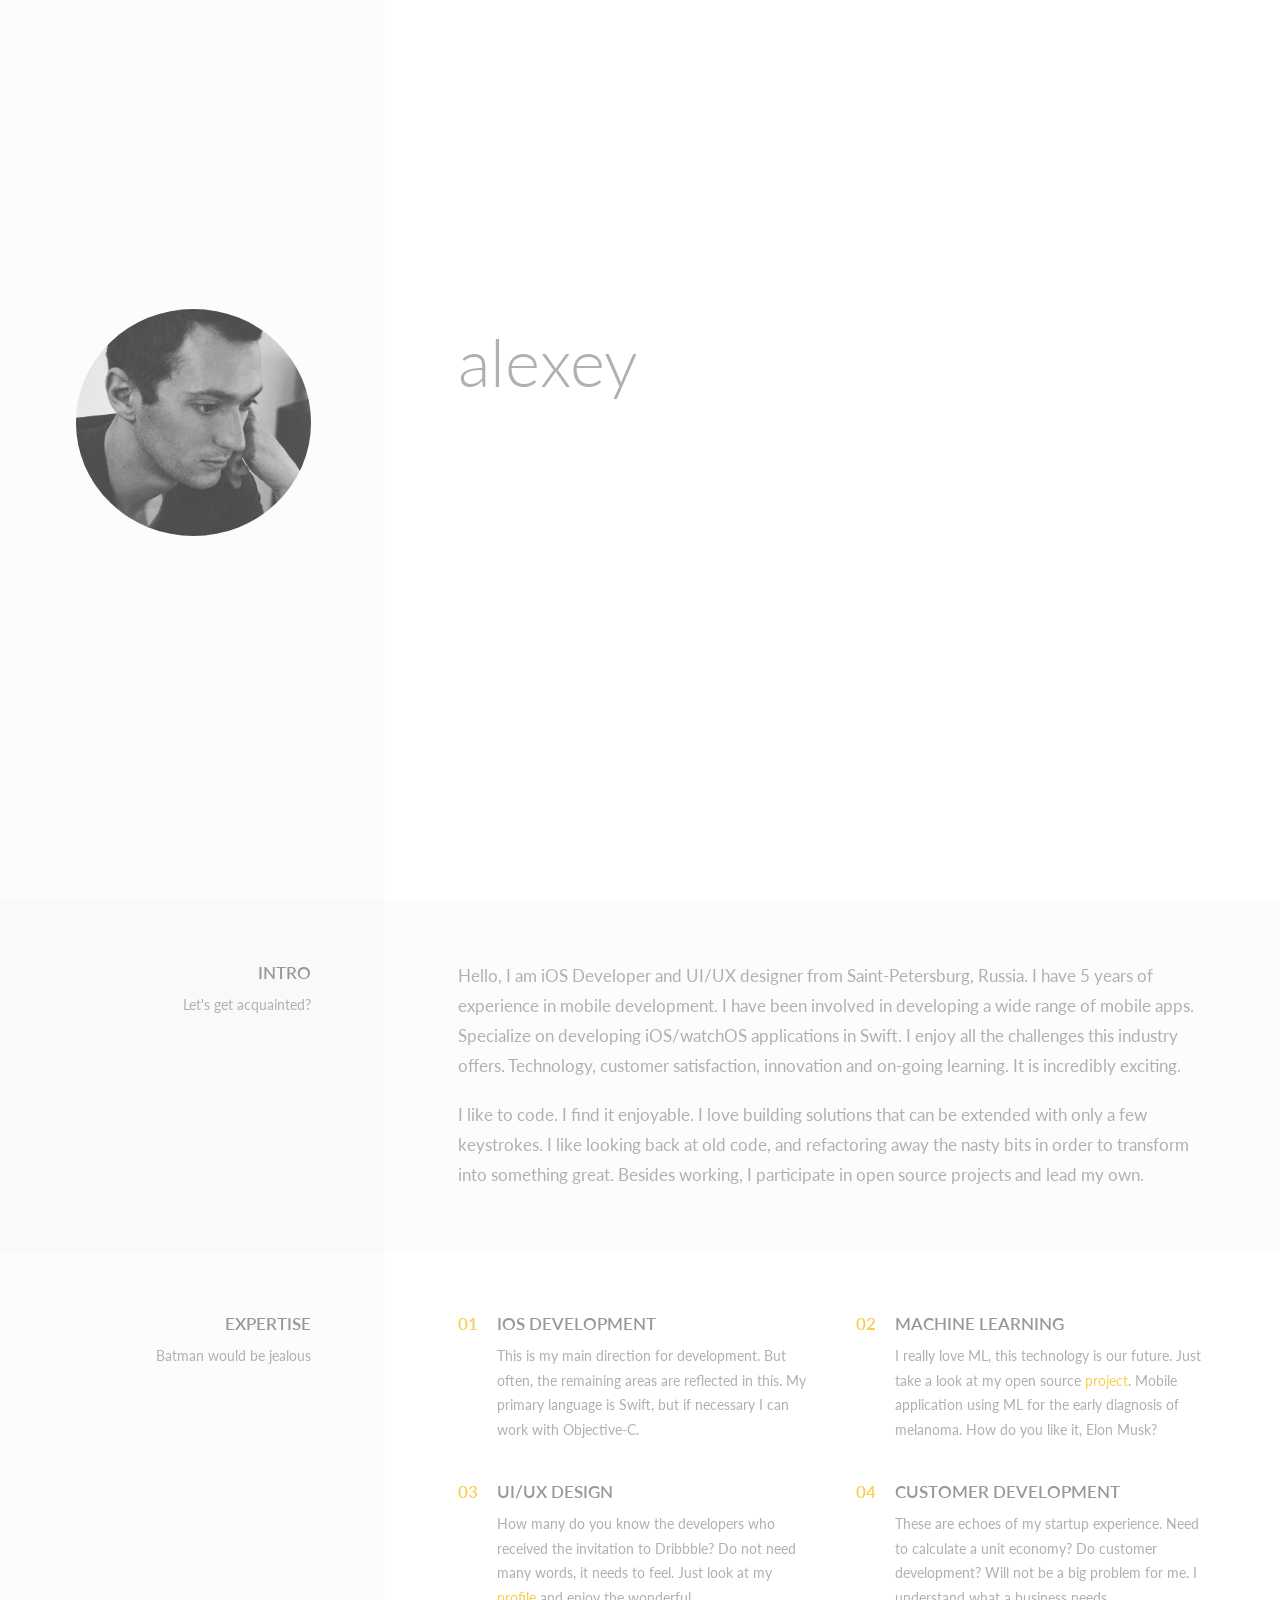
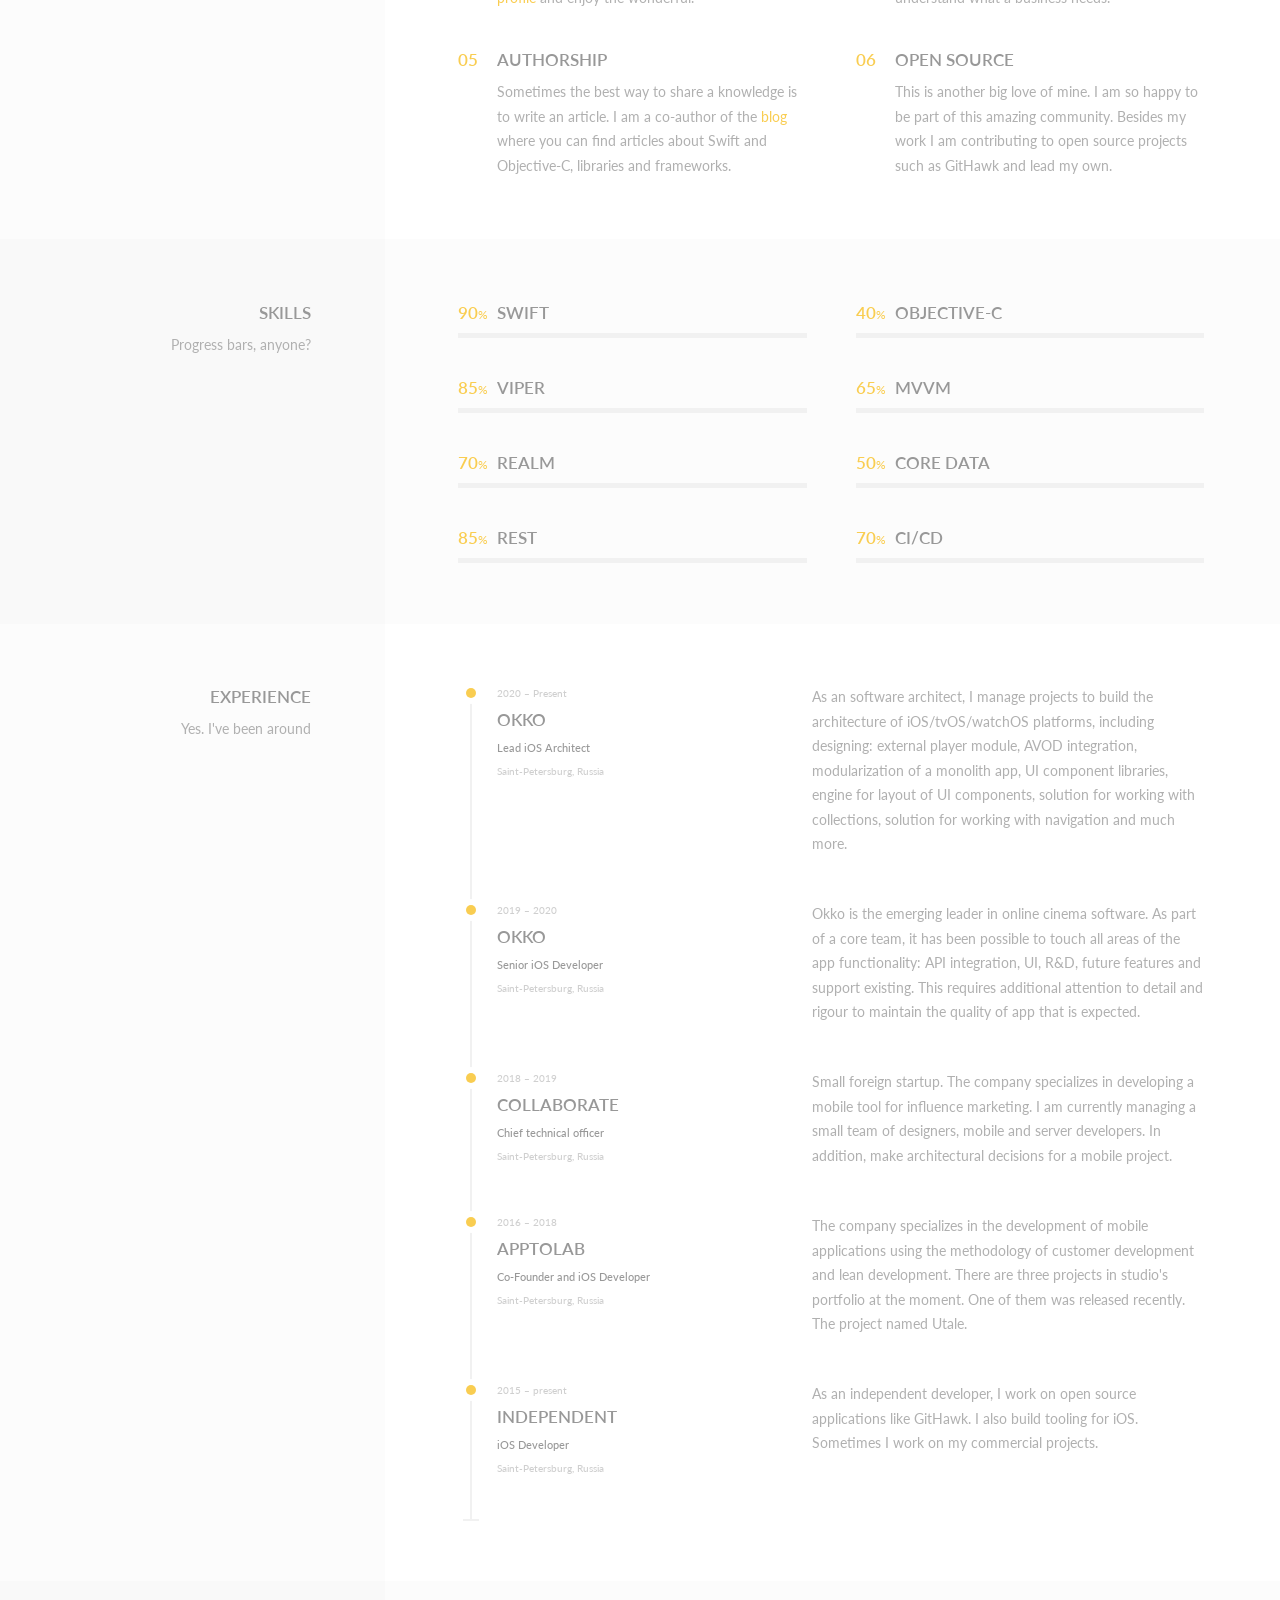
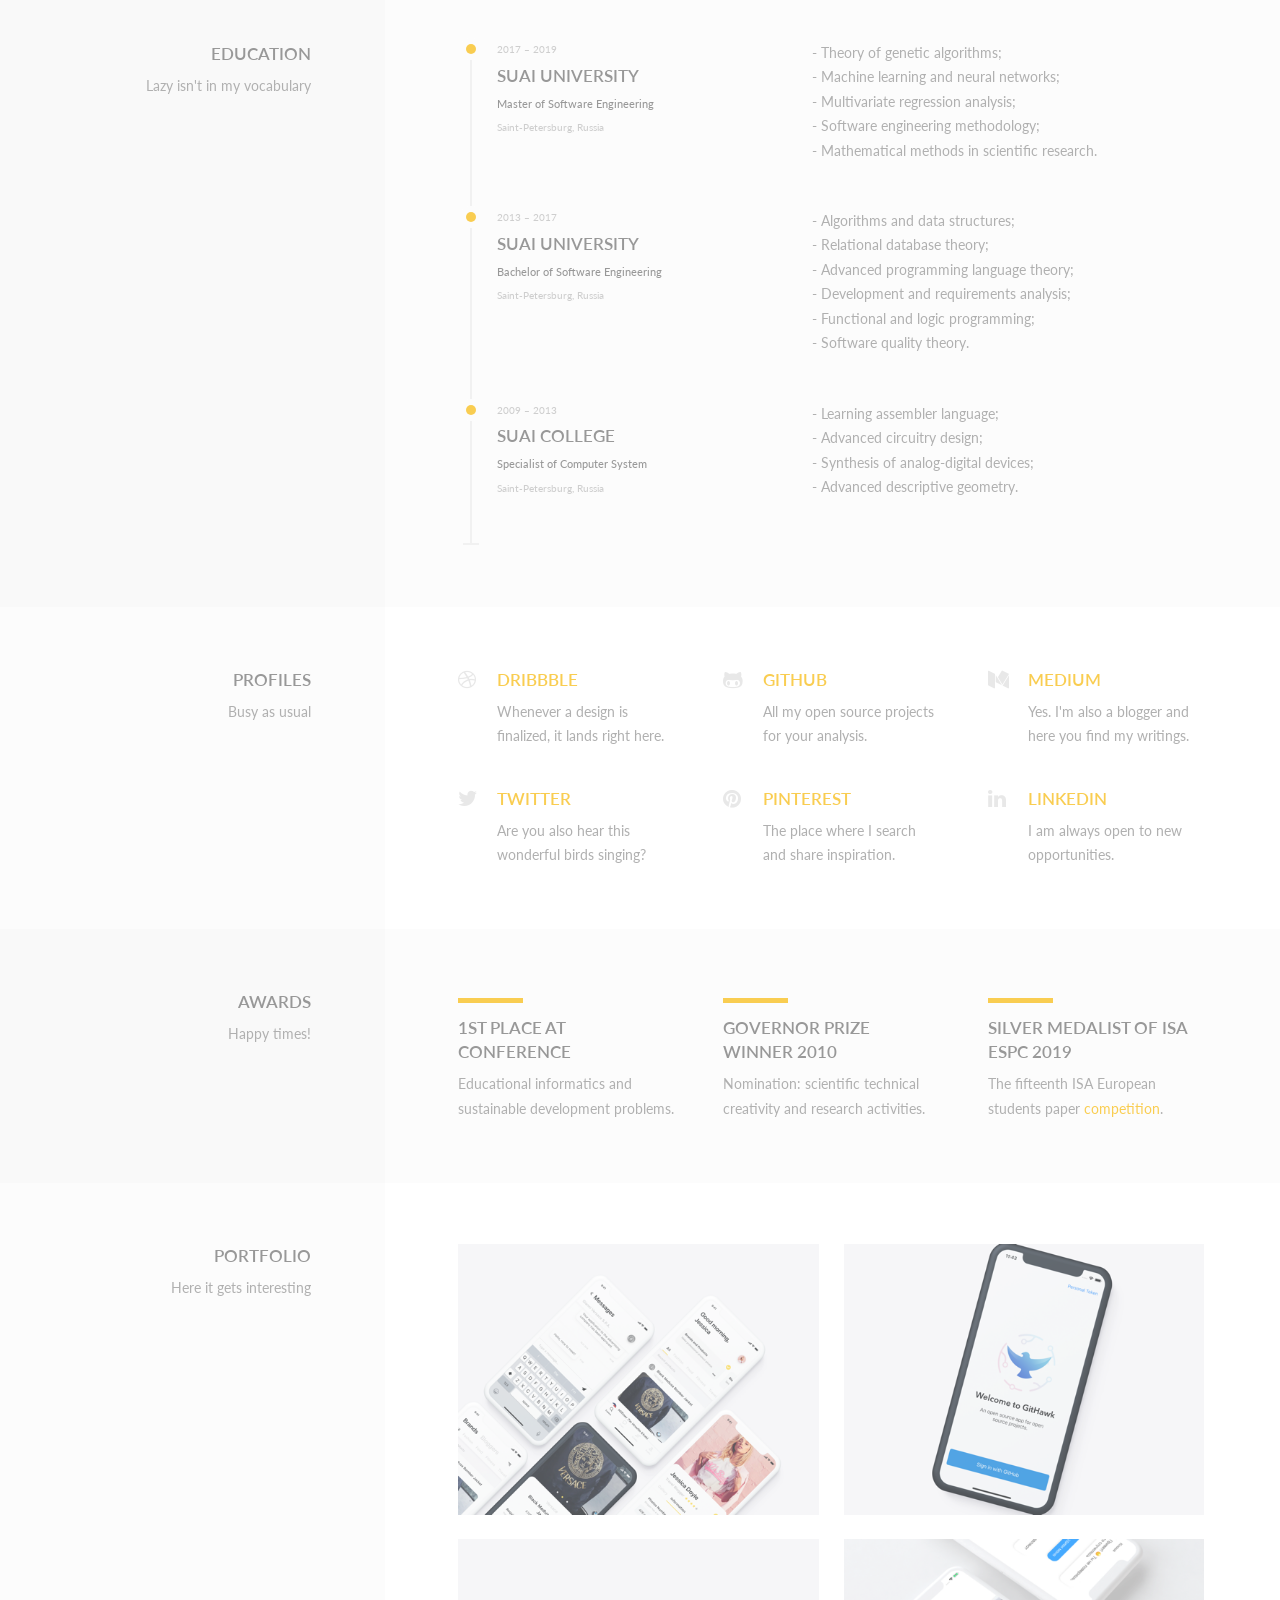
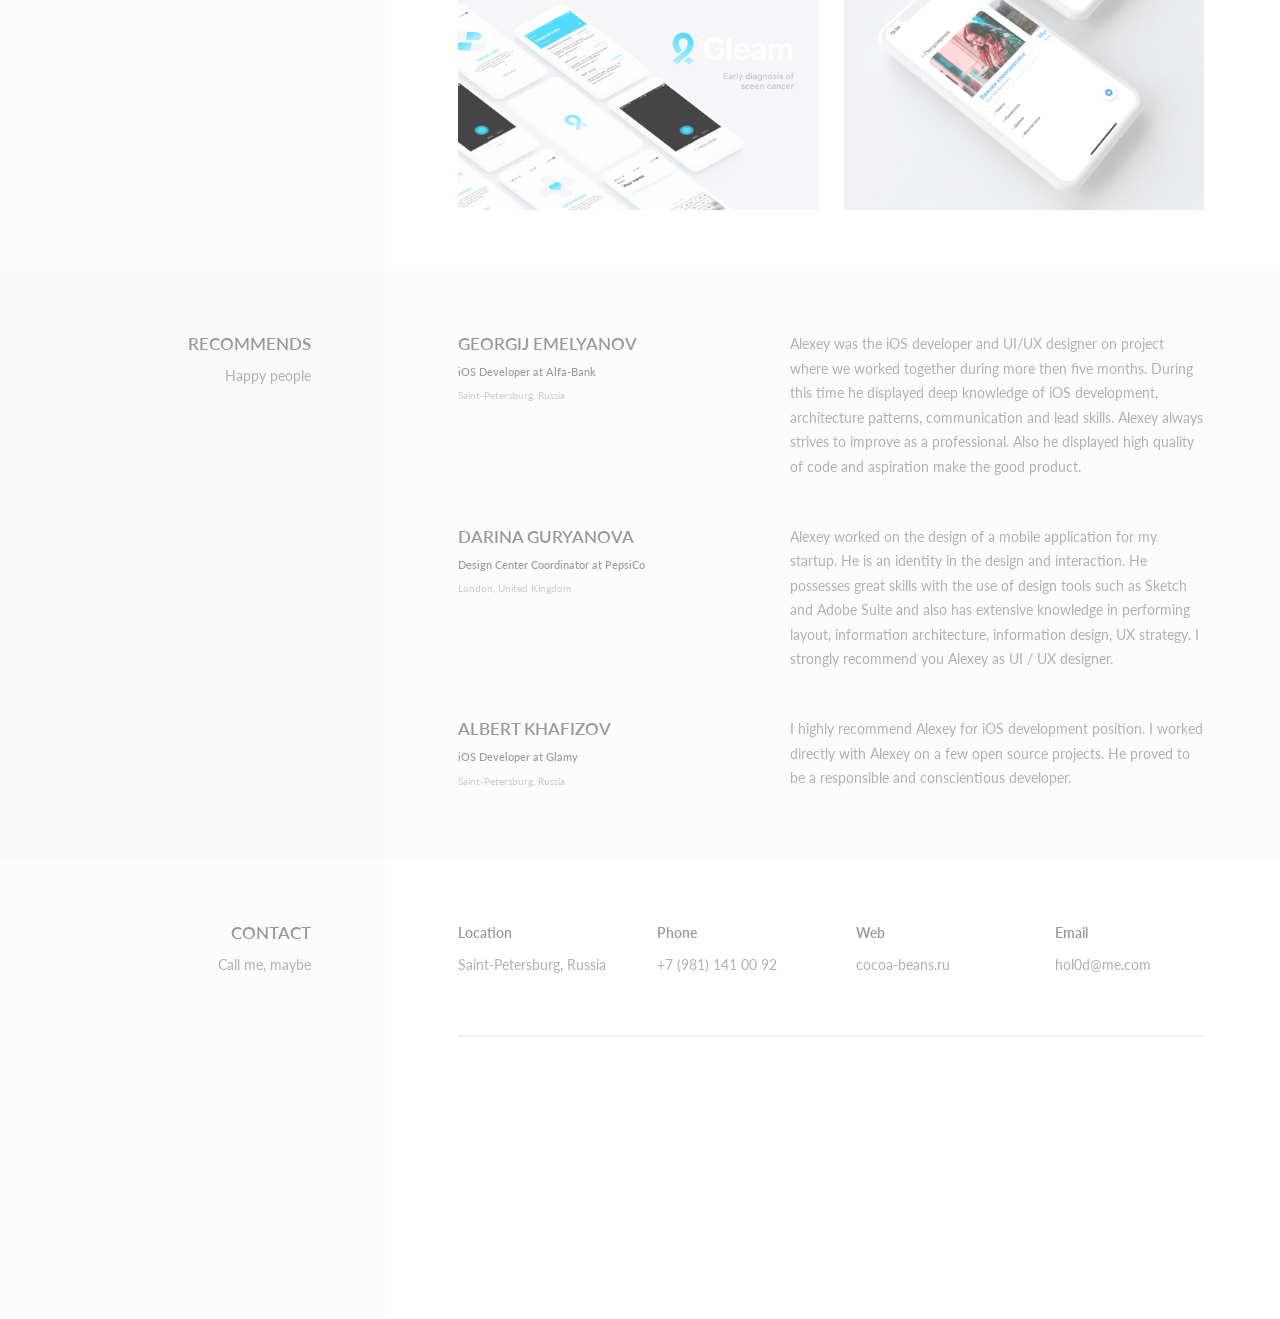
==== commit 6aac06f1: "Update CV" ====
--- a/index.html
+++ b/index.html
@@ -600,7 +600,34 @@
                                         <div class="o-grid">
                                             <div class="o-grid__col-md-5">
                                                 <div class="c-work__timeframe">
-                                                    2019 &ndash; Present
+                                                    2020 &ndash; Present
+                                                </div>
+                                                <h3 class="c-work__heading">
+                                                    Okko
+                                                </h3>
+                                                <h4 class="c-work__title">
+                                                    Lead iOS Architect
+                                                </h4>
+                                                <div class="c-work__location">
+                                                    Saint-Petersburg, Russia
+                                                </div>
+                                            </div>
+                                            <div class="o-grid__col-md-7">
+                                                <p>
+                                                    As an software architect, I manage projects to build the architecture of iOS/tvOS/watchOS platforms, including designing: external player module, AVOD integration, modularization of a monolith app, UI component libraries, engine for layout of UI components, solution for working with collections, solution for working with navigation and much more.
+                                                </p>
+                                            </div>
+                                        </div><!-- /o-grid -->
+                                    </div><!-- /o-content -->
+                                </div><!-- /c-timeline__item -->
+
+                                <div class="c-timeline__item">
+                                    <div class="c-timeline__point  t-timeline__point  t-primary-bg"></div>
+                                    <div class="o-content">
+                                        <div class="o-grid">
+                                            <div class="o-grid__col-md-5">
+                                                <div class="c-work__timeframe">
+                                                    2019 &ndash; 2020
                                                 </div>
                                                 <h3 class="c-work__heading">
                                                     Okko
@@ -1138,7 +1165,7 @@
                                 </div><!-- /o-grid__col -->
 
                                 <div class="o-grid__col-sm-6">
-                                    <a class="c-image-overlay  t-image-overlay js-lightbox" href="http://githawk.com" target="_blank" data-lightbox-hidpi="" data-lightbox-gallery="portfolio">
+                                    <a class="c-image-overlay  t-image-overlay js-lightbox" href="https://github.com/GitHawkApp/GitHawk" target="_blank" data-lightbox-hidpi="" data-lightbox-gallery="portfolio">
                                         <img src="assets/images/portfolio/3_thumb.png" alt="">
                                         <div class="c-image-overlay__content">
                                             <h3>
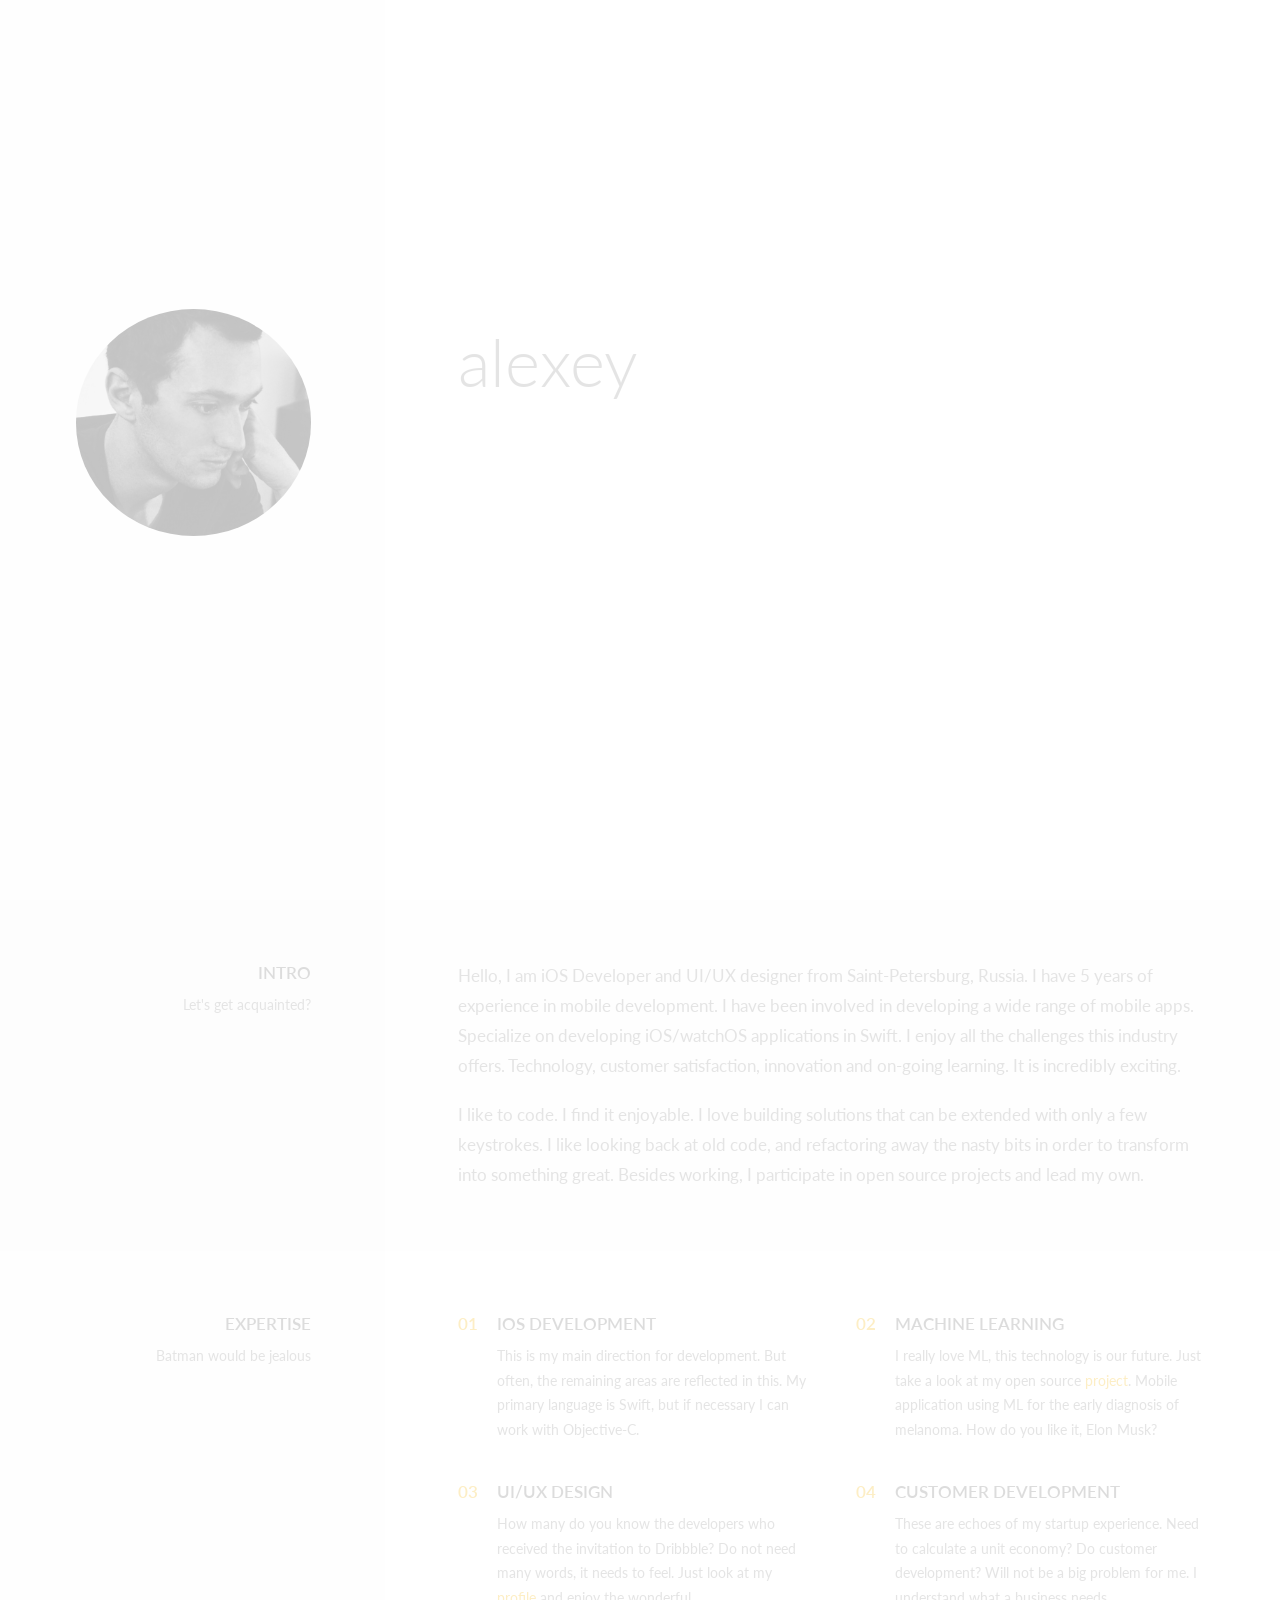
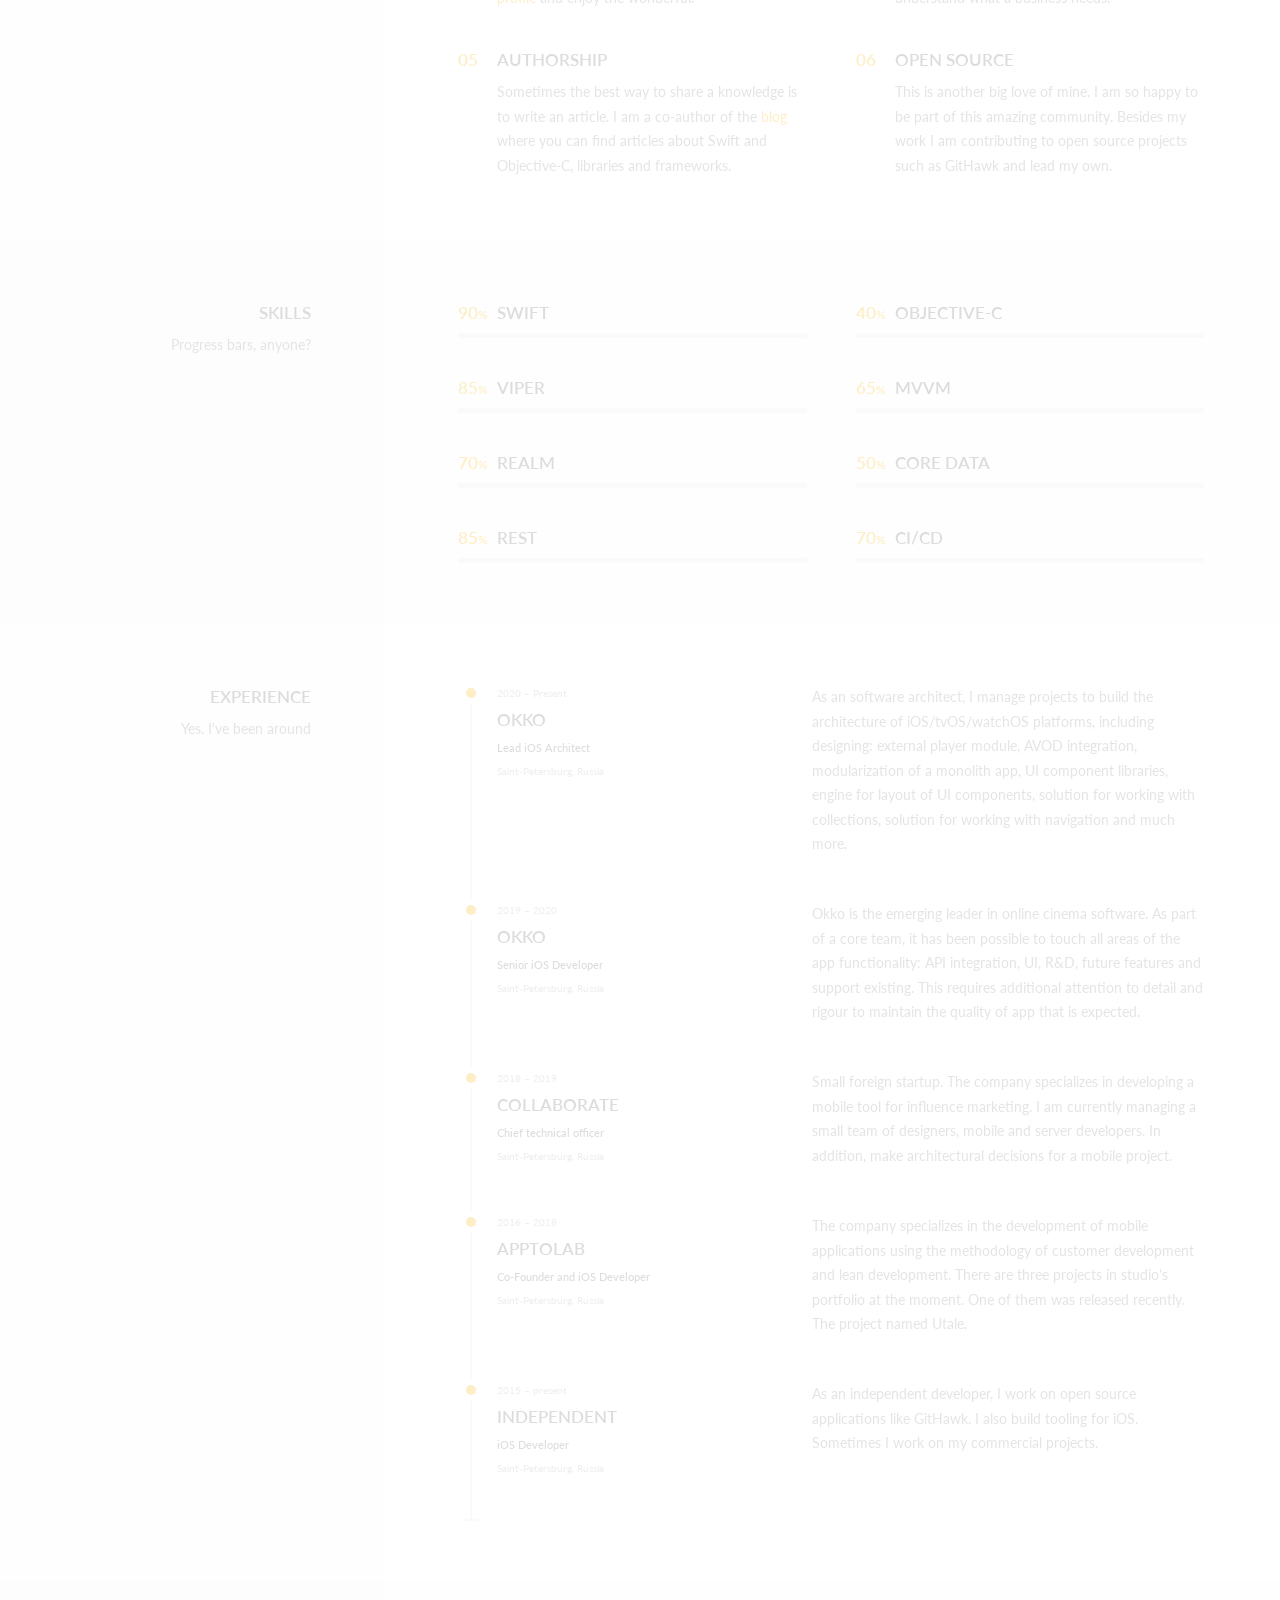
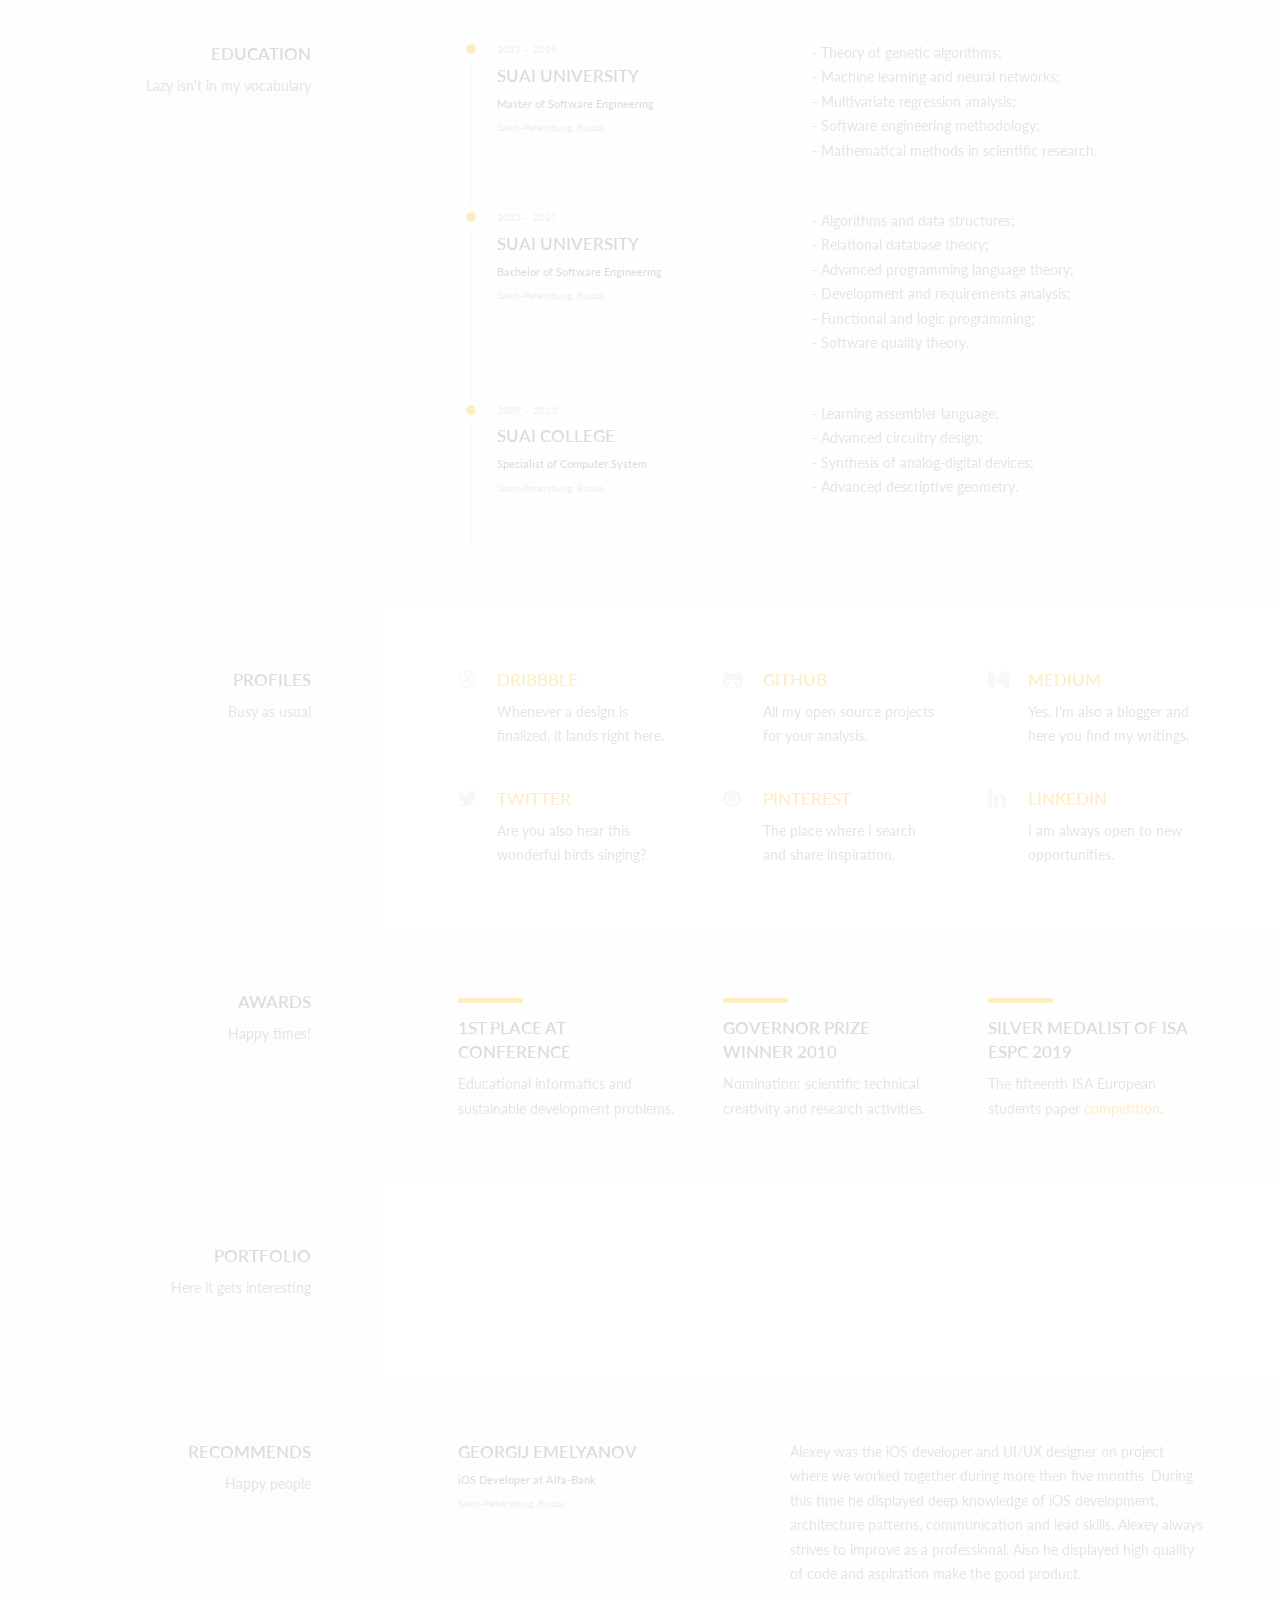
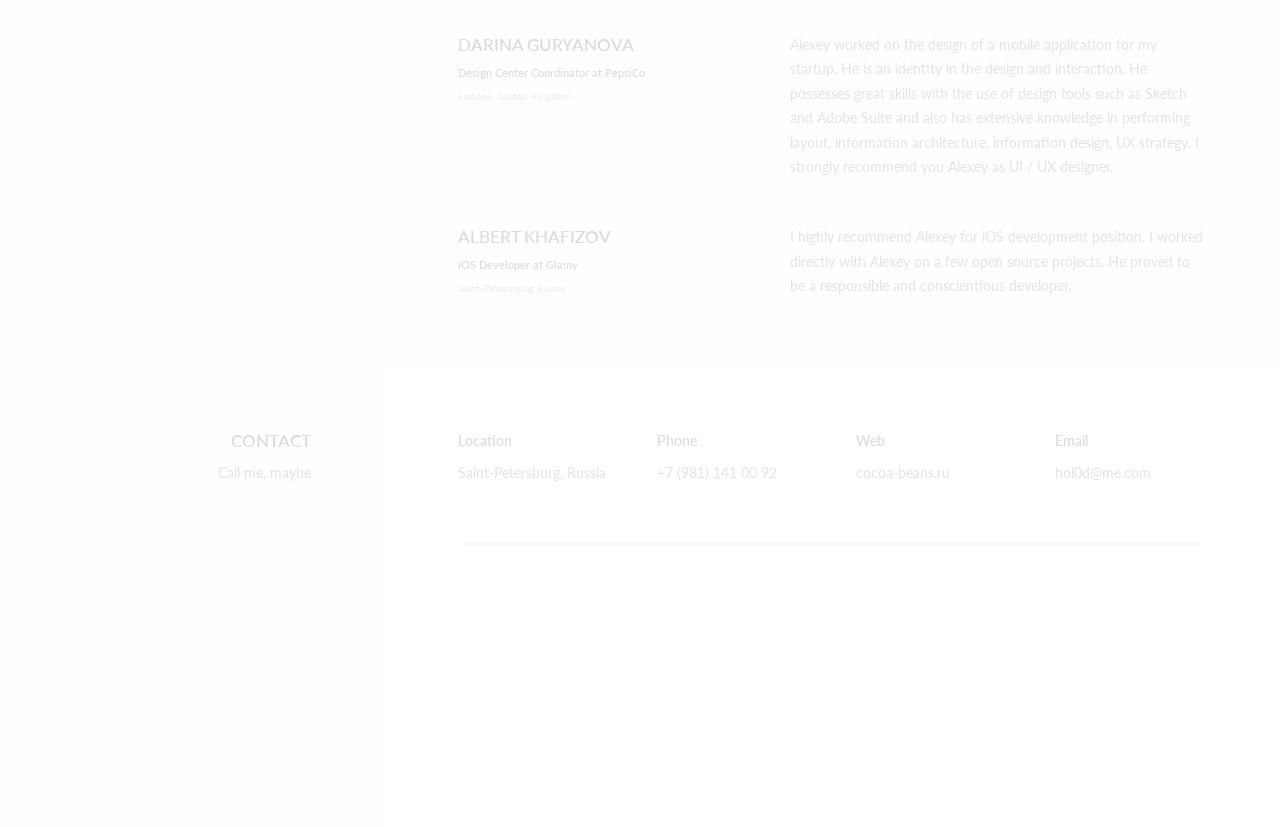
==== commit b9bdf8a5: "Added tone profiler static" ====
--- a/index.html
+++ b/index.html
@@ -1149,7 +1149,7 @@
                                 <div class="o-grid__col-sm-6">
 
                                     <a class="c-image-overlay  t-image-overlay js-lightbox" target="_blank" data-lightbox-hidpi="" data-lightbox-gallery="portfolio">
-                                        <img src="assets/images/portfolio/1_thumb.png" alt="">
+                                        <img src="assets/images/portfolio/1_thumb.jpg" loading="lazy" decoding="async" alt="">
 
                                         <div class="c-image-overlay__content">
 
@@ -1166,7 +1166,7 @@
 
                                 <div class="o-grid__col-sm-6">
                                     <a class="c-image-overlay  t-image-overlay js-lightbox" href="https://github.com/GitHawkApp/GitHawk" target="_blank" data-lightbox-hidpi="" data-lightbox-gallery="portfolio">
-                                        <img src="assets/images/portfolio/3_thumb.png" alt="">
+                                        <img src="assets/images/portfolio/3_thumb.jpg" loading="lazy" decoding="async" alt="">
                                         <div class="c-image-overlay__content">
                                             <h3>
                                                 GitHawk
@@ -1181,7 +1181,7 @@
 
                                 <div class="o-grid__col-sm-6">
                                     <a class="c-image-overlay  t-image-overlay js-lightbox" href="https://github.com/akarataev/gleam-ios" target="_blank" data-lightbox-hidpi="" data-lightbox-gallery="portfolio">
-                                        <img src="assets/images/portfolio/2_thumb.png" alt="">
+                                        <img src="assets/images/portfolio/2_thumb.jpg" loading="lazy" decoding="async" alt="">
                                         <div class="c-image-overlay__content">
                                             <h3>
                                                 Gleam
@@ -1196,7 +1196,7 @@
 
                                 <div class="o-grid__col-sm-6">
                                     <a class="c-image-overlay  t-image-overlay  js-lightbox" href="https://itunes.apple.com/ru/app/utale-истории-в-чатах/id1273426533?mt=8" target="_blank" data-lightbox-hidpi="" data-lightbox-gallery="portfolio">
-                                        <img src="assets/images/portfolio/4_thumb.png" alt="">
+                                        <img src="assets/images/portfolio/4_thumb.jpg" loading="lazy" decoding="async" alt="">
                                         <div class="c-image-overlay__content">
                                             <h3>
                                                 Utale
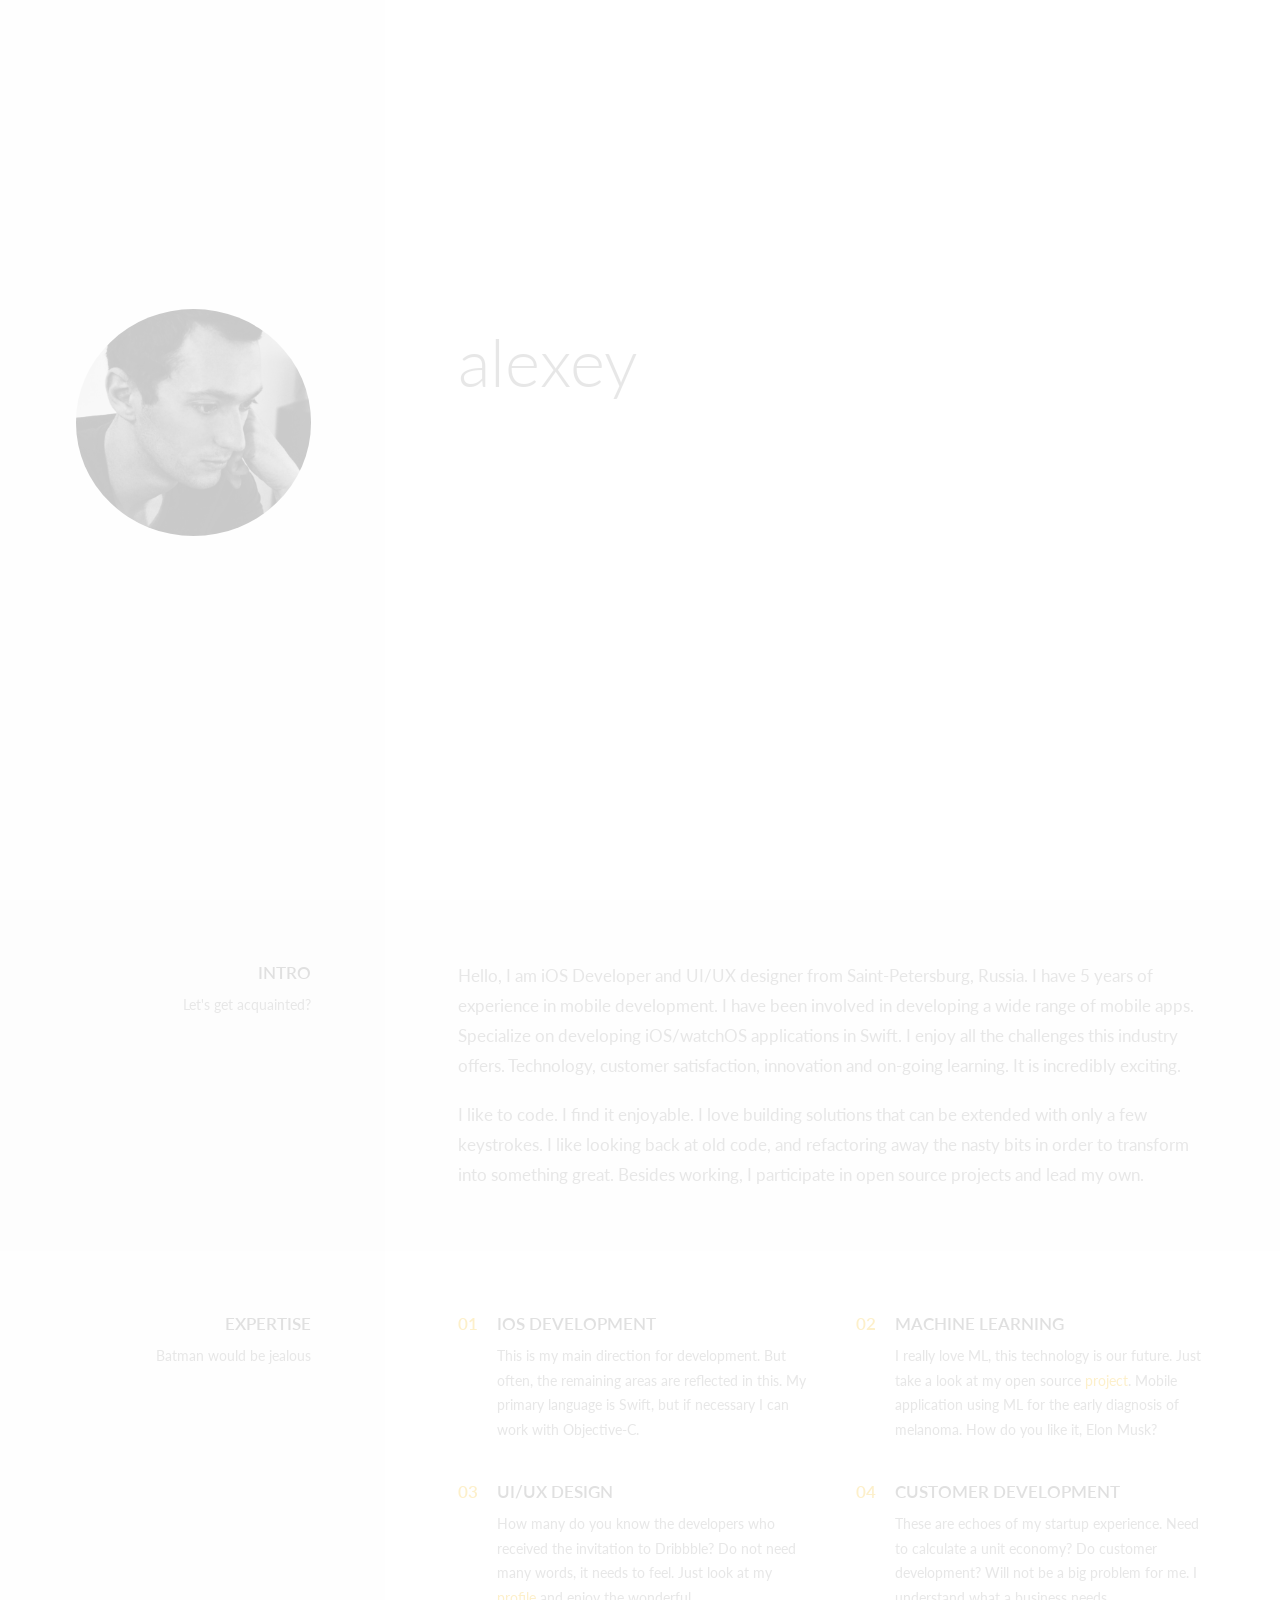
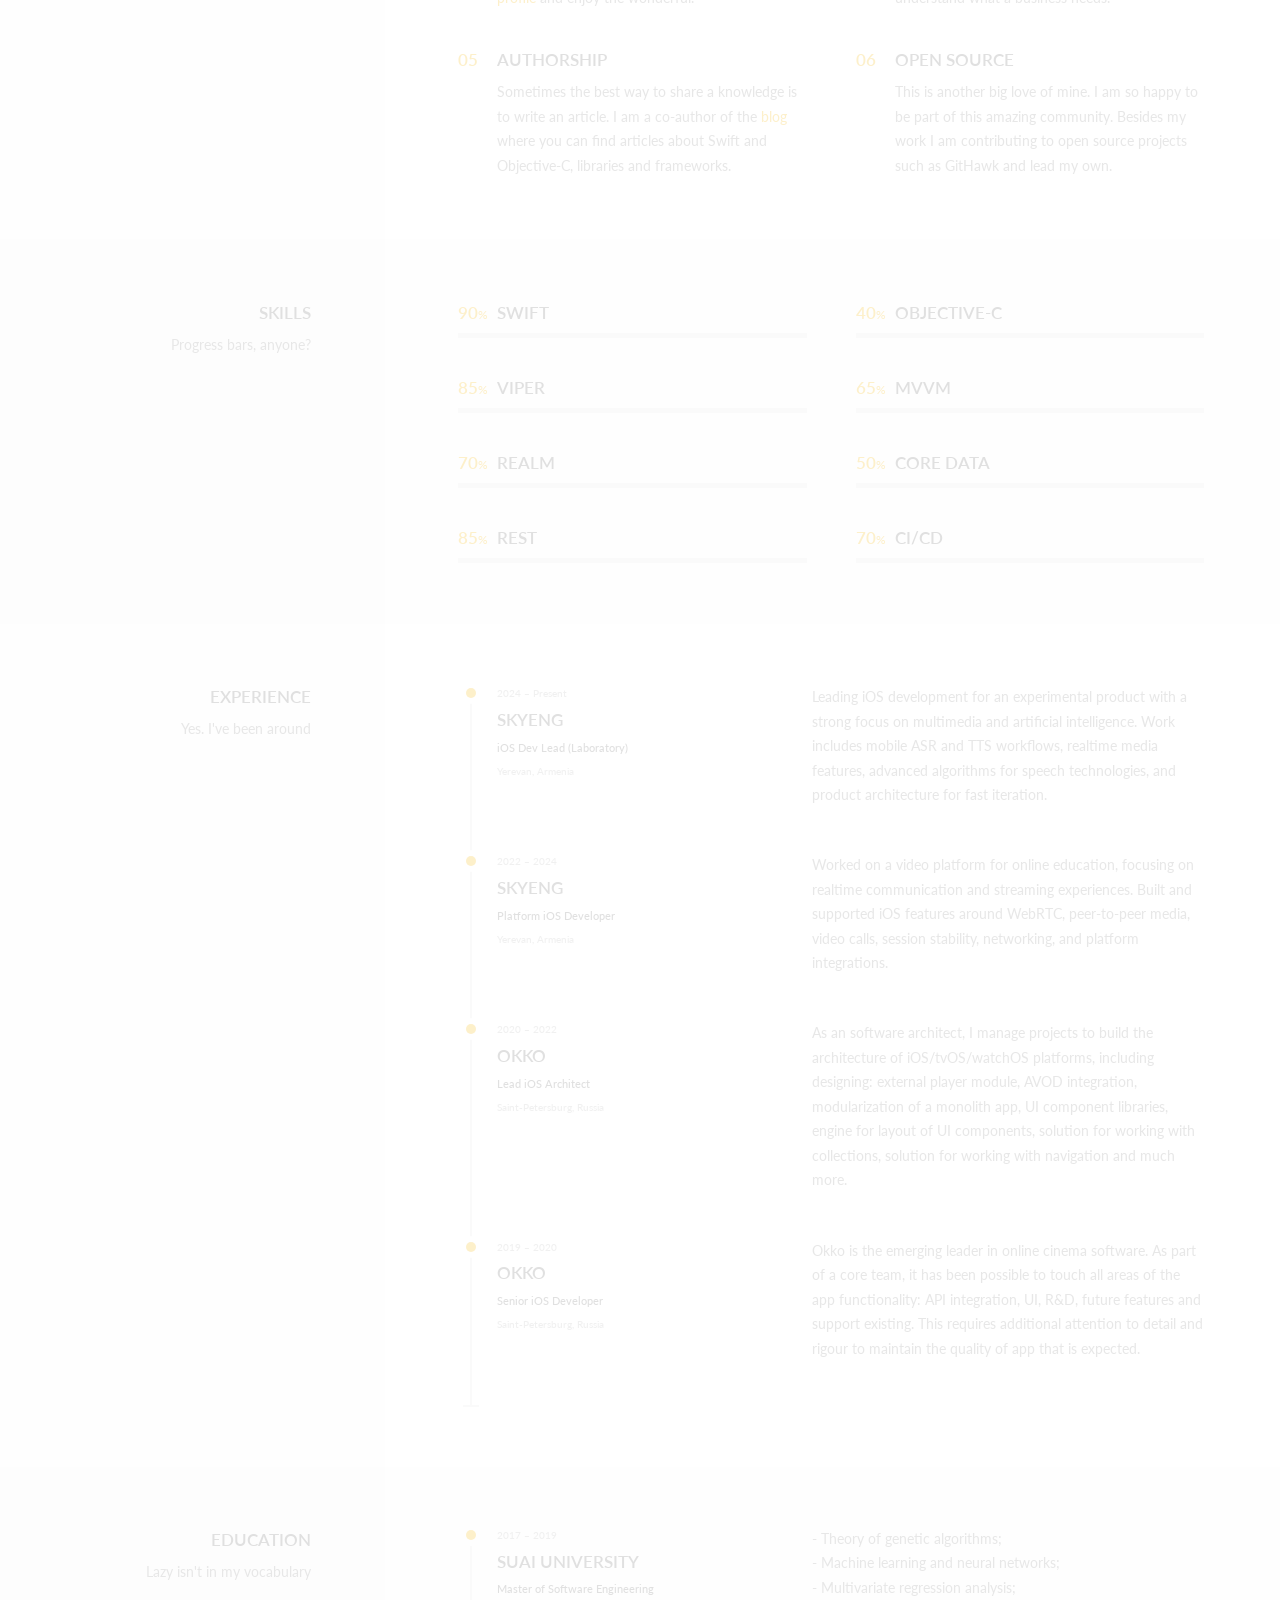
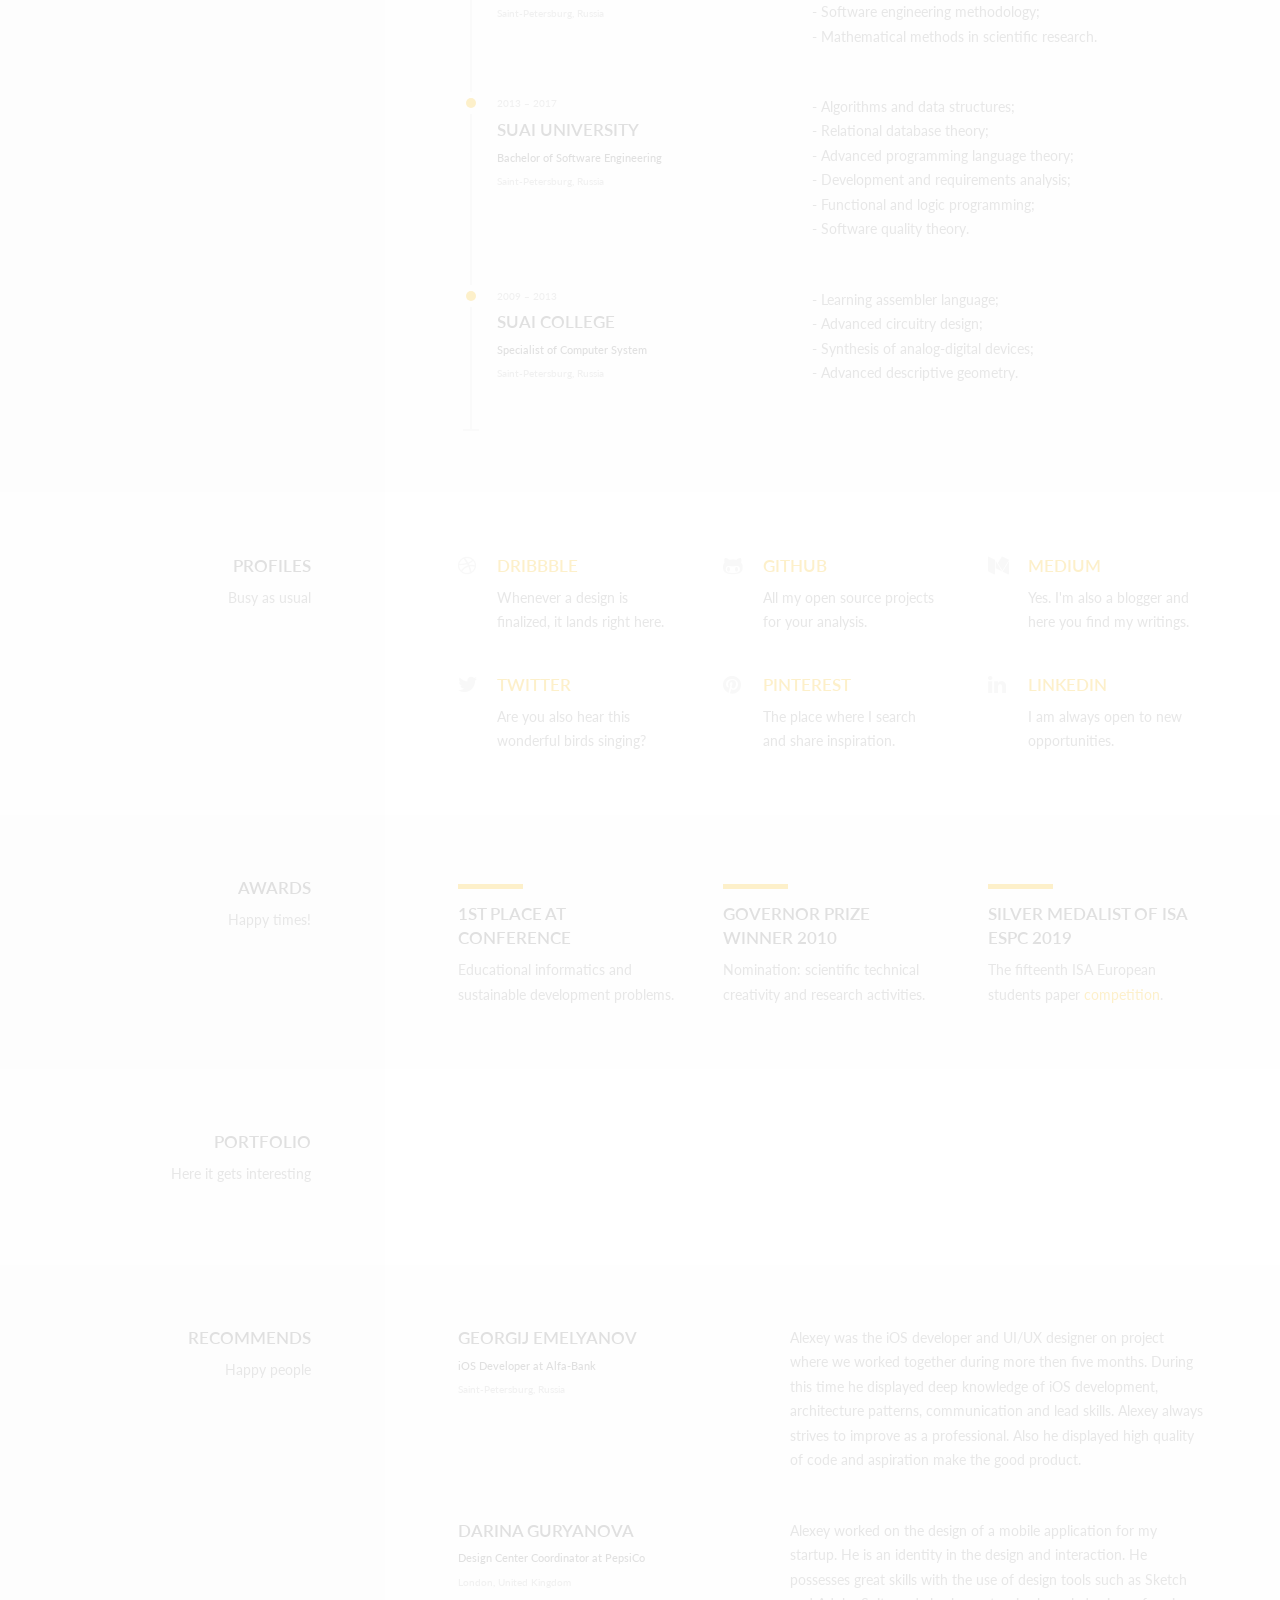
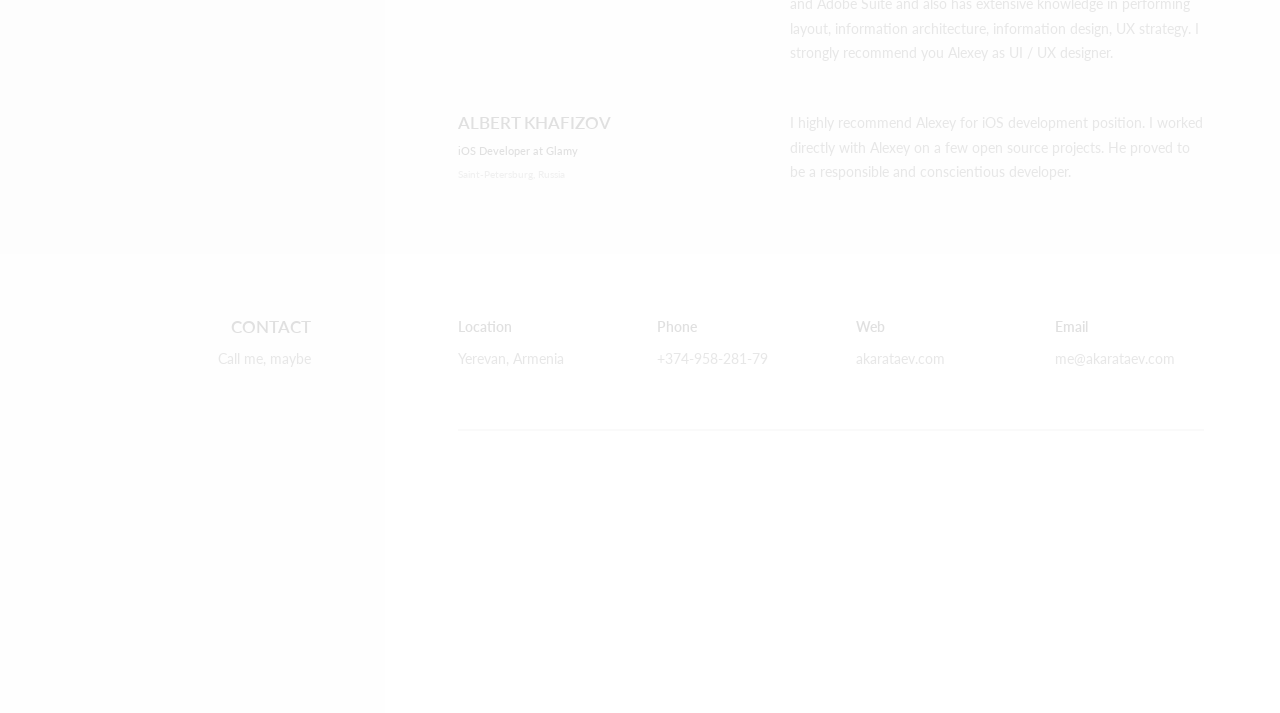
==== commit a3b03188: "Site update" ====
--- a/index.html
+++ b/index.html
@@ -141,7 +141,7 @@
                                                     <div class="o-content__body">
                                                         <h4>Location</h4>
                                                         <address>
-                                                            Saint-Petersburg, Russia
+                                                            Yerevan, Armenia
                                                         </address>
                                                     </div>
                                                 </div><!-- /o-content -->
@@ -152,7 +152,7 @@
                                                     <div class="o-content__body">
                                                         <h4>Phone</h4>
                                                         <p>
-                                                            +7 (981) 141 00 92
+                                                            +374-958-281-79
                                                         </p>
                                                     </div>
                                                 </div><!-- /o-content -->
@@ -161,11 +161,11 @@
                                             <div class="o-grid__col-md-3  o-grid__col-sm-6">
                                                 <div class="a-header  o-content">
                                                     <div class="o-content__body">
-                                                        <a href="http://cocoa-beans.ru" target="_blank" class="t-link-container">
+                                                        <a href="https://akarataev.com" target="_blank" class="t-link-container">
                                                             <h4>Web</h4>
                                                             <p>
                                                                 <span class="t-link-container__item--blended">
-                                                                    cocoa-beans.ru
+                                                                    akarataev.com
                                                                 </span>
                                                             </p>
                                                         </a><!-- /o-link-container -->
@@ -176,11 +176,11 @@
                                             <div class="o-grid__col-md-3  o-grid__col-sm-6">
                                                 <div class="a-header  o-content">
                                                     <div class="o-content__body">
-                                                        <a href="mailto: hol0d@me.com" target="_blank" class="t-link-container">
+                                                        <a href="mailto:me@akarataev.com" target="_blank" class="t-link-container">
                                                             <h4>Email</h4>
                                                             <p>
                                                                 <span class="t-link-container__item--blended">
-                                                                    hol0d@me.com
+                                                                    me@akarataev.com
                                                                 </span>
                                                             </p>
                                                         </a><!-- /o-link-container -->
@@ -600,7 +600,61 @@
                                         <div class="o-grid">
                                             <div class="o-grid__col-md-5">
                                                 <div class="c-work__timeframe">
-                                                    2020 &ndash; Present
+                                                    2024 &ndash; Present
+                                                </div>
+                                                <h3 class="c-work__heading">
+                                                    Skyeng
+                                                </h3>
+                                                <h4 class="c-work__title">
+                                                    iOS Dev Lead (Laboratory)
+                                                </h4>
+                                                <div class="c-work__location">
+                                                    Yerevan, Armenia
+                                                </div>
+                                            </div>
+                                            <div class="o-grid__col-md-7">
+                                                <p>
+                                                    Leading iOS development for an experimental product with a strong focus on multimedia and artificial intelligence. Work includes mobile ASR and TTS workflows, realtime media features, advanced algorithms for speech technologies, and product architecture for fast iteration.
+                                                </p>
+                                            </div>
+                                        </div><!-- /o-grid -->
+                                    </div><!-- /o-content -->
+                                </div><!-- /c-timeline__item -->
+
+                                <div class="c-timeline__item">
+                                    <div class="c-timeline__point  t-timeline__point  t-primary-bg"></div>
+                                    <div class="o-content">
+                                        <div class="o-grid">
+                                            <div class="o-grid__col-md-5">
+                                                <div class="c-work__timeframe">
+                                                    2022 &ndash; 2024
+                                                </div>
+                                                <h3 class="c-work__heading">
+                                                    Skyeng
+                                                </h3>
+                                                <h4 class="c-work__title">
+                                                    Platform iOS Developer
+                                                </h4>
+                                                <div class="c-work__location">
+                                                    Yerevan, Armenia
+                                                </div>
+                                            </div>
+                                            <div class="o-grid__col-md-7">
+                                                <p>
+                                                    Worked on a video platform for online education, focusing on realtime communication and streaming experiences. Built and supported iOS features around WebRTC, peer-to-peer media, video calls, session stability, networking, and platform integrations.
+                                                </p>
+                                            </div>
+                                        </div><!-- /o-grid -->
+                                    </div><!-- /o-content -->
+                                </div><!-- /c-timeline__item -->
+
+                                <div class="c-timeline__item">
+                                    <div class="c-timeline__point  t-timeline__point  t-primary-bg"></div>
+                                    <div class="o-content">
+                                        <div class="o-grid">
+                                            <div class="o-grid__col-md-5">
+                                                <div class="c-work__timeframe">
+                                                    2020 &ndash; 2022
                                                 </div>
                                                 <h3 class="c-work__heading">
                                                     Okko
@@ -642,87 +696,6 @@
                                             <div class="o-grid__col-md-7">
                                                 <p>
                                                     Okko is the emerging leader in online cinema software. As part of a core team, it has been possible to touch all areas of the app functionality: API integration, UI, R&D, future features and support existing. This requires additional attention to detail and rigour to maintain the quality of app that is expected.
-                                                </p>
-                                            </div>
-                                        </div><!-- /o-grid -->
-                                    </div><!-- /o-content -->
-                                </div><!-- /c-timeline__item -->
-
-                                <div class="c-timeline__item">
-                                    <div class="c-timeline__point  t-timeline__point  t-primary-bg"></div>
-                                    <div class="o-content">
-                                        <div class="o-grid">
-                                            <div class="o-grid__col-md-5">
-                                                <div class="c-work__timeframe">
-                                                    2018 &ndash; 2019
-                                                </div>
-                                                <h3 class="c-work__heading">
-                                                    Collaborate
-                                                </h3>
-                                                <h4 class="c-work__title">
-                                                    Chief technical officer
-                                                </h4>
-                                                <div class="c-work__location">
-                                                    Saint-Petersburg, Russia
-                                                </div>
-                                            </div>
-                                            <div class="o-grid__col-md-7">
-                                                <p>
-                                                    Small foreign startup. The company specializes in developing a mobile tool for influence marketing. I am currently managing a small team of designers, mobile and server developers. In addition, make architectural decisions for a mobile project.
-                                                </p>
-                                            </div>
-                                        </div><!-- /o-grid -->
-                                    </div><!-- /o-content -->
-                                </div><!-- /c-timeline__item -->
-
-                                <div class="c-timeline__item">
-                                    <div class="c-timeline__point  t-timeline__point  t-primary-bg"></div>
-                                    <div class="o-content">
-                                        <div class="o-grid">
-                                            <div class="o-grid__col-md-5">
-                                                <div class="c-work__timeframe">
-                                                    2016 &ndash; 2018
-                                                </div>
-                                                <h3 class="c-work__heading">
-                                                    Apptolab
-                                                </h3>
-                                                <h4 class="c-work__title">
-                                                    Co-Founder and iOS Developer
-                                                </h4>
-                                                <div class="c-work__location">
-                                                    Saint-Petersburg, Russia
-                                                </div>
-                                            </div>
-                                            <div class="o-grid__col-md-7">
-                                                <p>
-                                                    The company specializes in the development of mobile applications using the methodology of customer development and lean development. There are three projects in studio's portfolio at the moment. One of them was released recently. The project named Utale.
-                                                </p>
-                                            </div>
-                                        </div><!-- /o-grid -->
-                                    </div><!-- /o-content -->
-                                </div><!-- /c-timeline__item -->
-
-                                <div class="c-timeline__item">
-                                    <div class="c-timeline__point  t-timeline__point  t-primary-bg"></div>
-                                    <div class="o-content">
-                                        <div class="o-grid">
-                                            <div class="o-grid__col-md-5">
-                                                <div class="c-work__timeframe">
-                                                    2015 &ndash; present
-                                                </div>
-                                                <h3 class="c-work__heading">
-                                                    Independent
-                                                </h3>
-                                                <h4 class="c-work__title">
-                                                    iOS Developer
-                                                </h4>
-                                                <div class="c-work__location">
-                                                    Saint-Petersburg, Russia
-                                                </div>
-                                            </div>
-                                            <div class="o-grid__col-md-7">
-                                                <p>
-                                                    As an independent developer, I work on open source applications like GitHawk. I also build tooling for iOS. Sometimes I work on my commercial projects.
                                                 </p>
                                             </div>
                                         </div><!-- /o-grid -->
@@ -1352,7 +1325,7 @@
                                             <div class="o-content__body">
                                                 <h4>Location</h4>
                                                 <address>
-                                                    Saint-Petersburg, Russia
+                                                    Yerevan, Armenia
                                                 </address>
                                             </div>
                                         </div><!-- /o-content -->
@@ -1363,7 +1336,7 @@
                                             <div class="o-content__body">
                                                 <h4>Phone</h4>
                                                 <p>
-                                                    +7 (981) 141 00 92
+                                                    +374-958-281-79
                                                 </p>
                                             </div>
                                         </div><!-- /o-content -->
@@ -1372,11 +1345,11 @@
                                     <div class="o-grid__col-md-3  o-grid__col-sm-6">
                                         <div class="o-content">
                                             <div class="o-content__body">
-                                                <a href="http://cocoa-beans.ru" target="_blank" class="t-link-container">
+                                                <a href="https://akarataev.com" target="_blank" class="t-link-container">
                                                     <h4>Web</h4>
                                                     <p>
                                                         <span class="t-link-container__item--blended">
-                                                            cocoa-beans.ru
+                                                            akarataev.com
                                                         </span>
                                                     </p>
                                                 </a><!-- /o-link-container -->
@@ -1387,11 +1360,11 @@
                                     <div class="o-grid__col-md-3  o-grid__col-sm-6">
                                         <div class="o-content">
                                             <div class="o-content__body">
-                                                <a href="mailto: hol0d@me.com" target="_blank" class="t-link-container">
+                                                <a href="mailto:me@akarataev.com" target="_blank" class="t-link-container">
                                                     <h4>Email</h4>
                                                     <p>
                                                         <span class="t-link-container__item--blended">
-                                                            hol0d@me.com
+                                                            me@akarataev.com
                                                         </span>
                                                     </p>
                                                 </a><!-- /o-link-container -->
